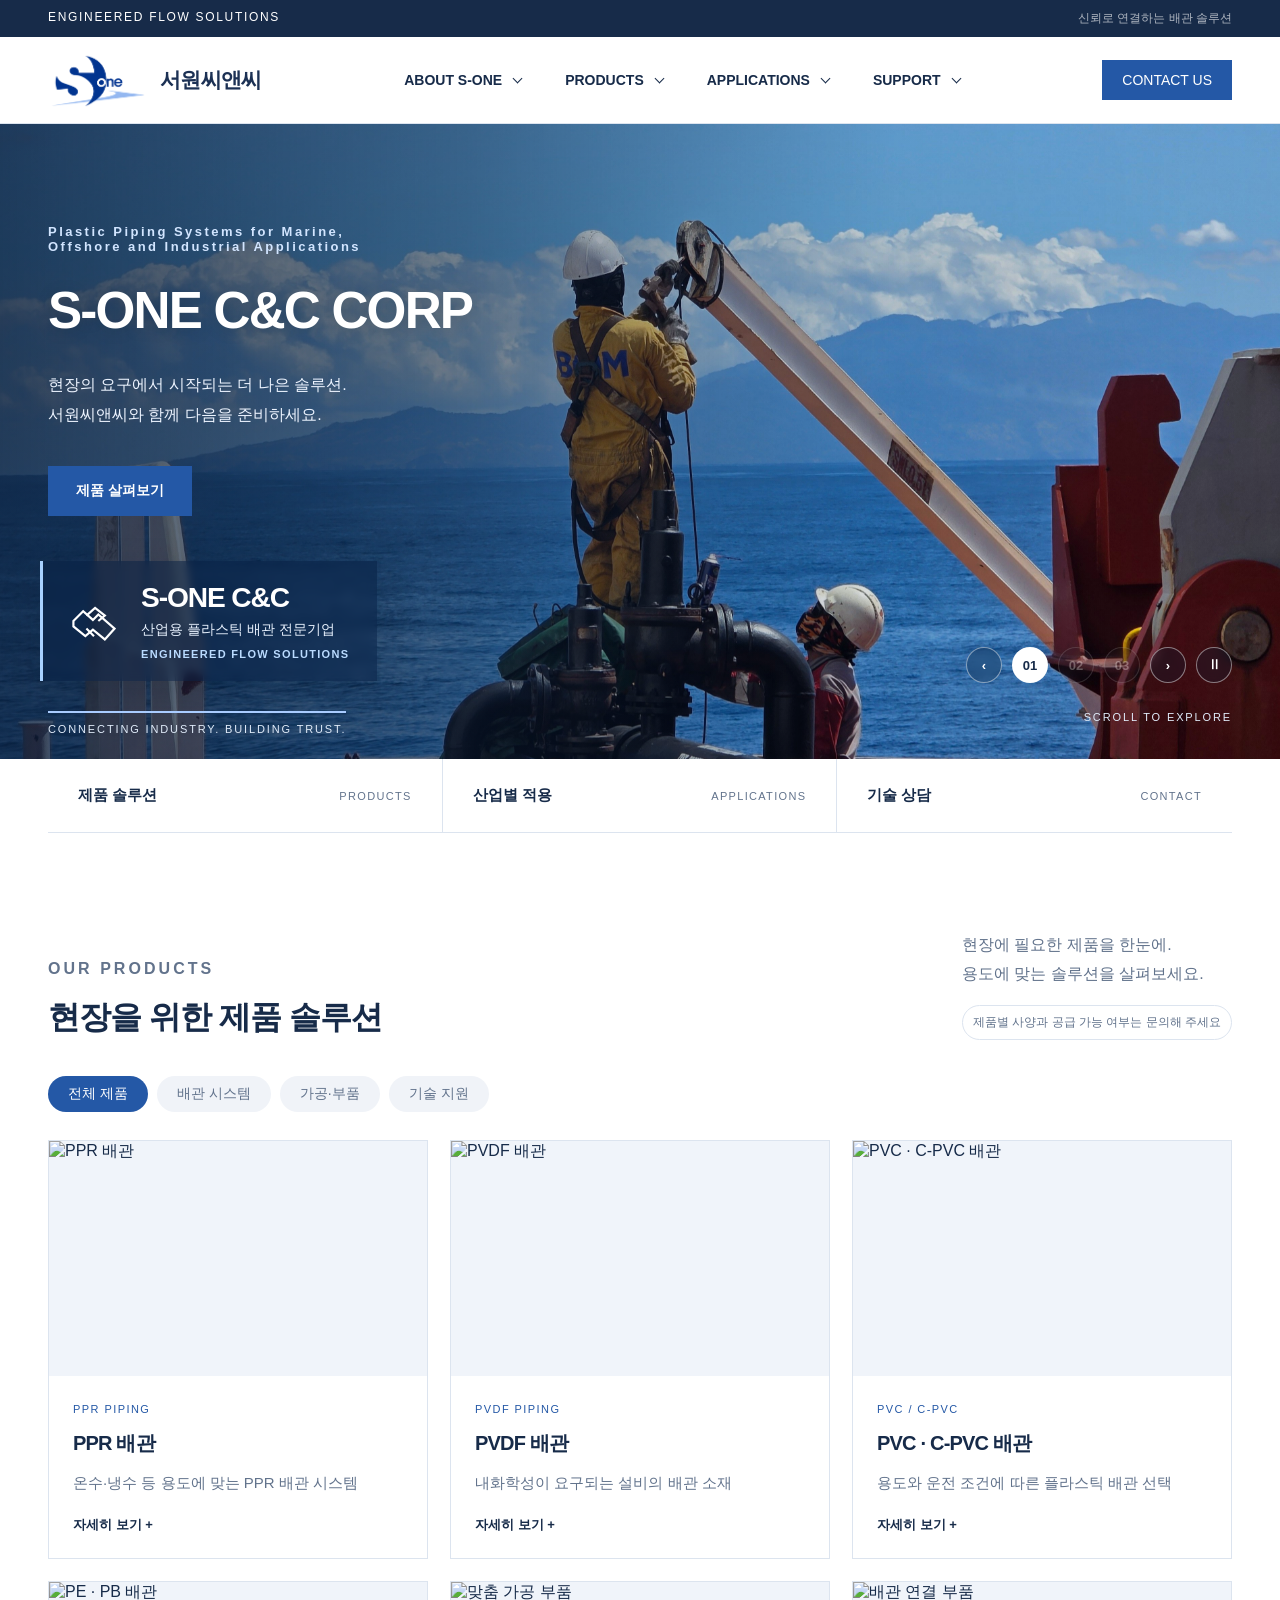
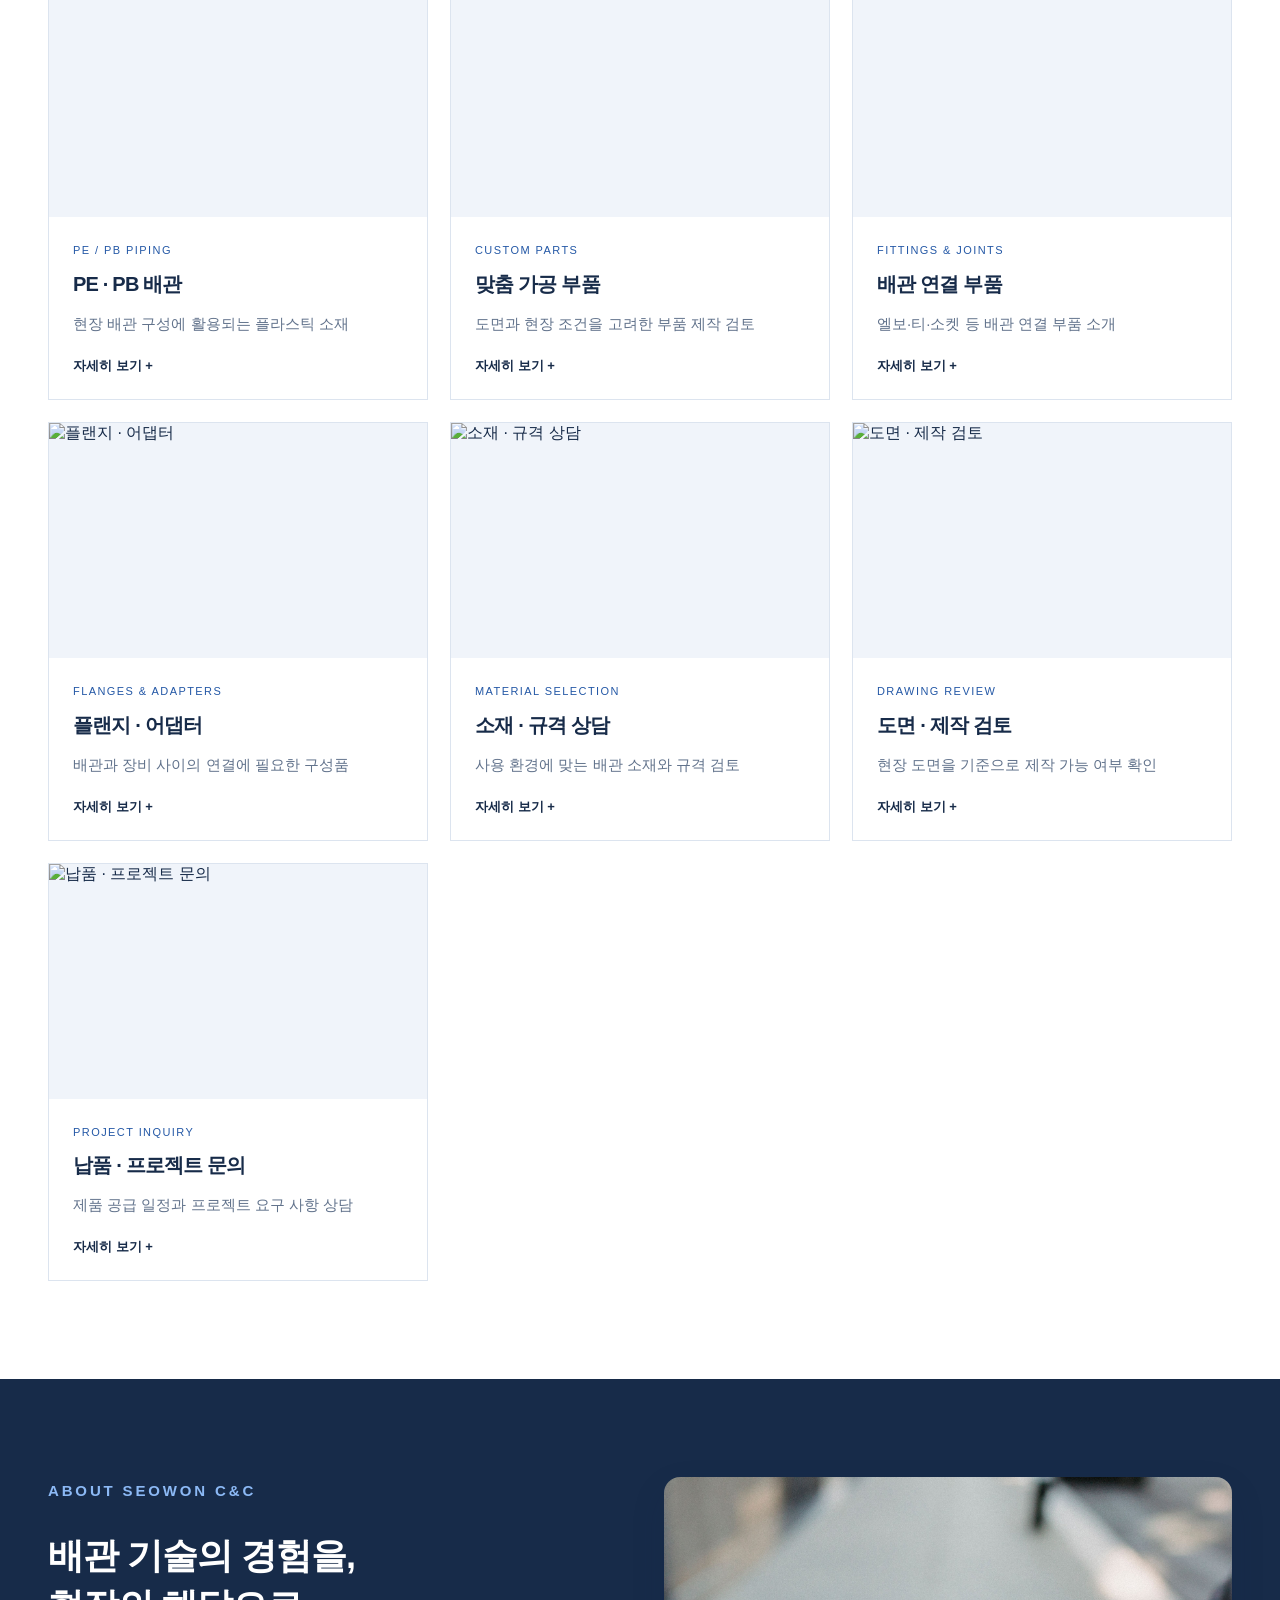
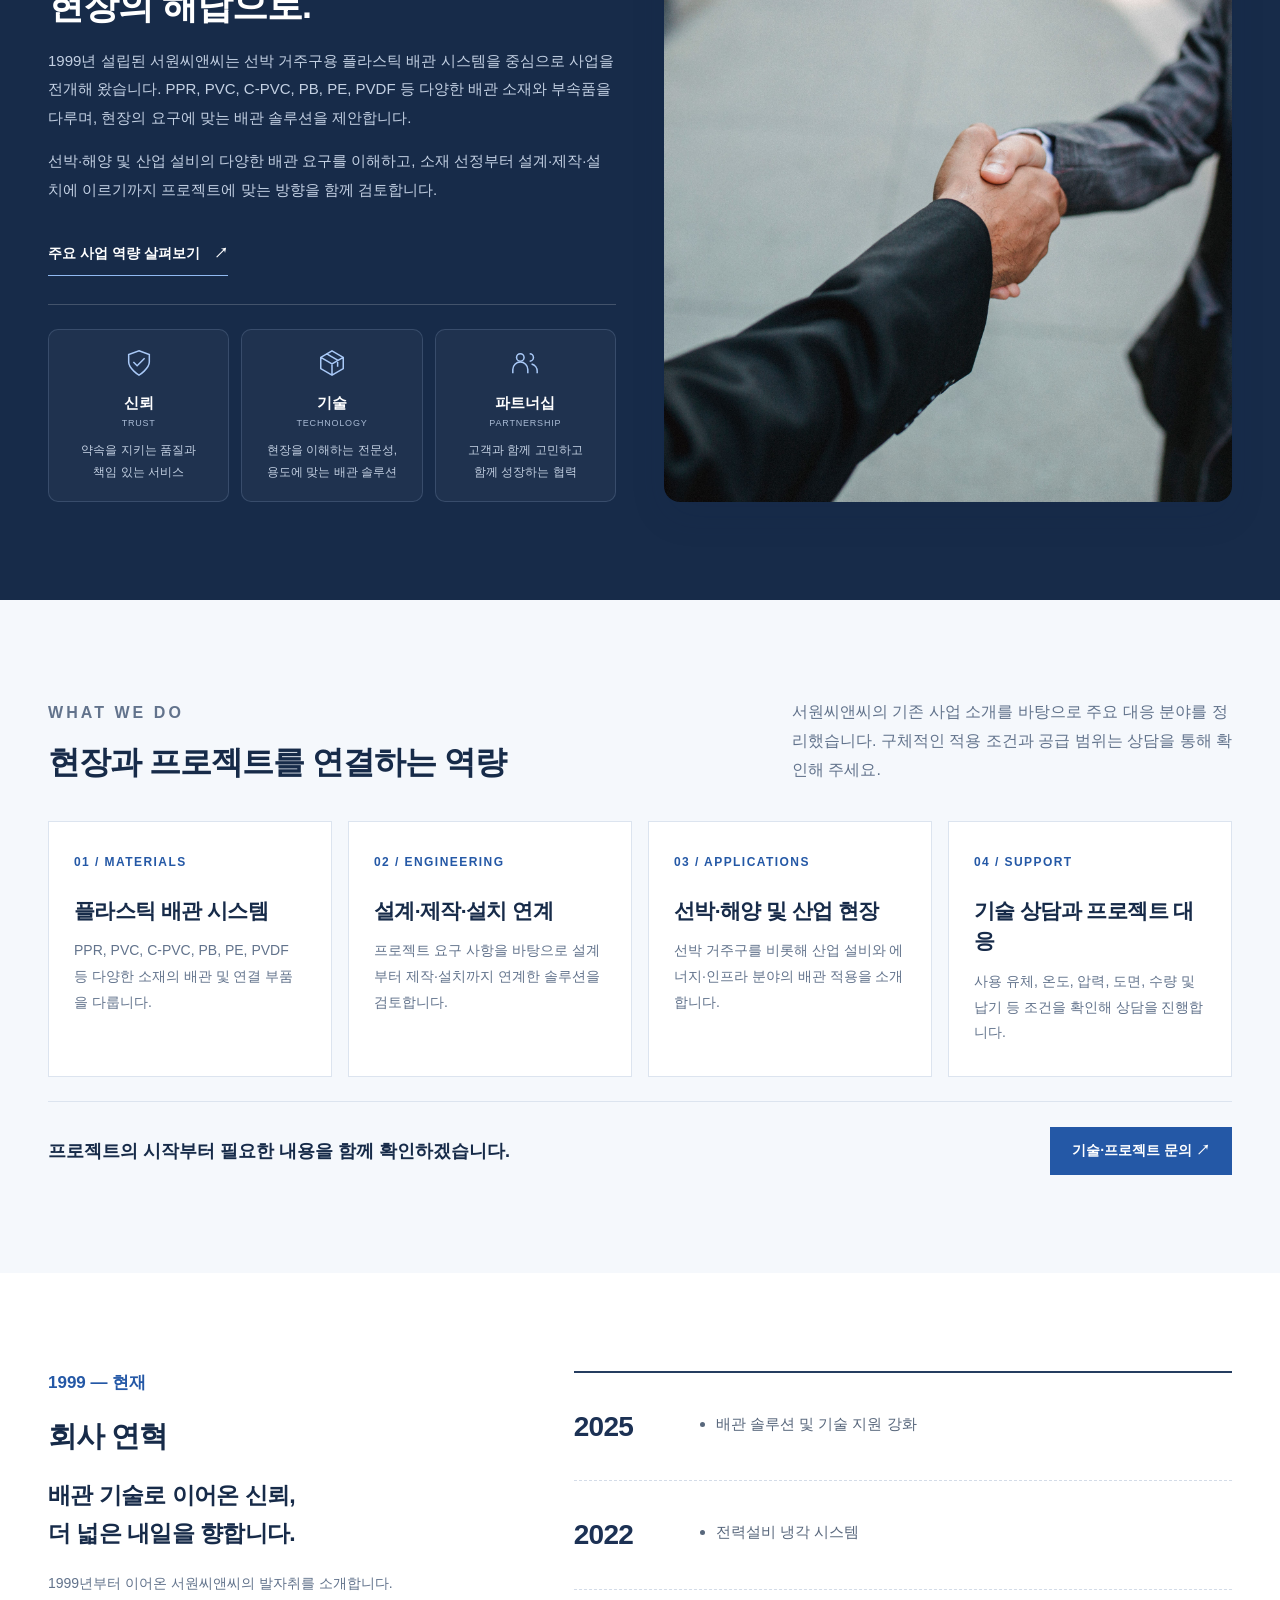
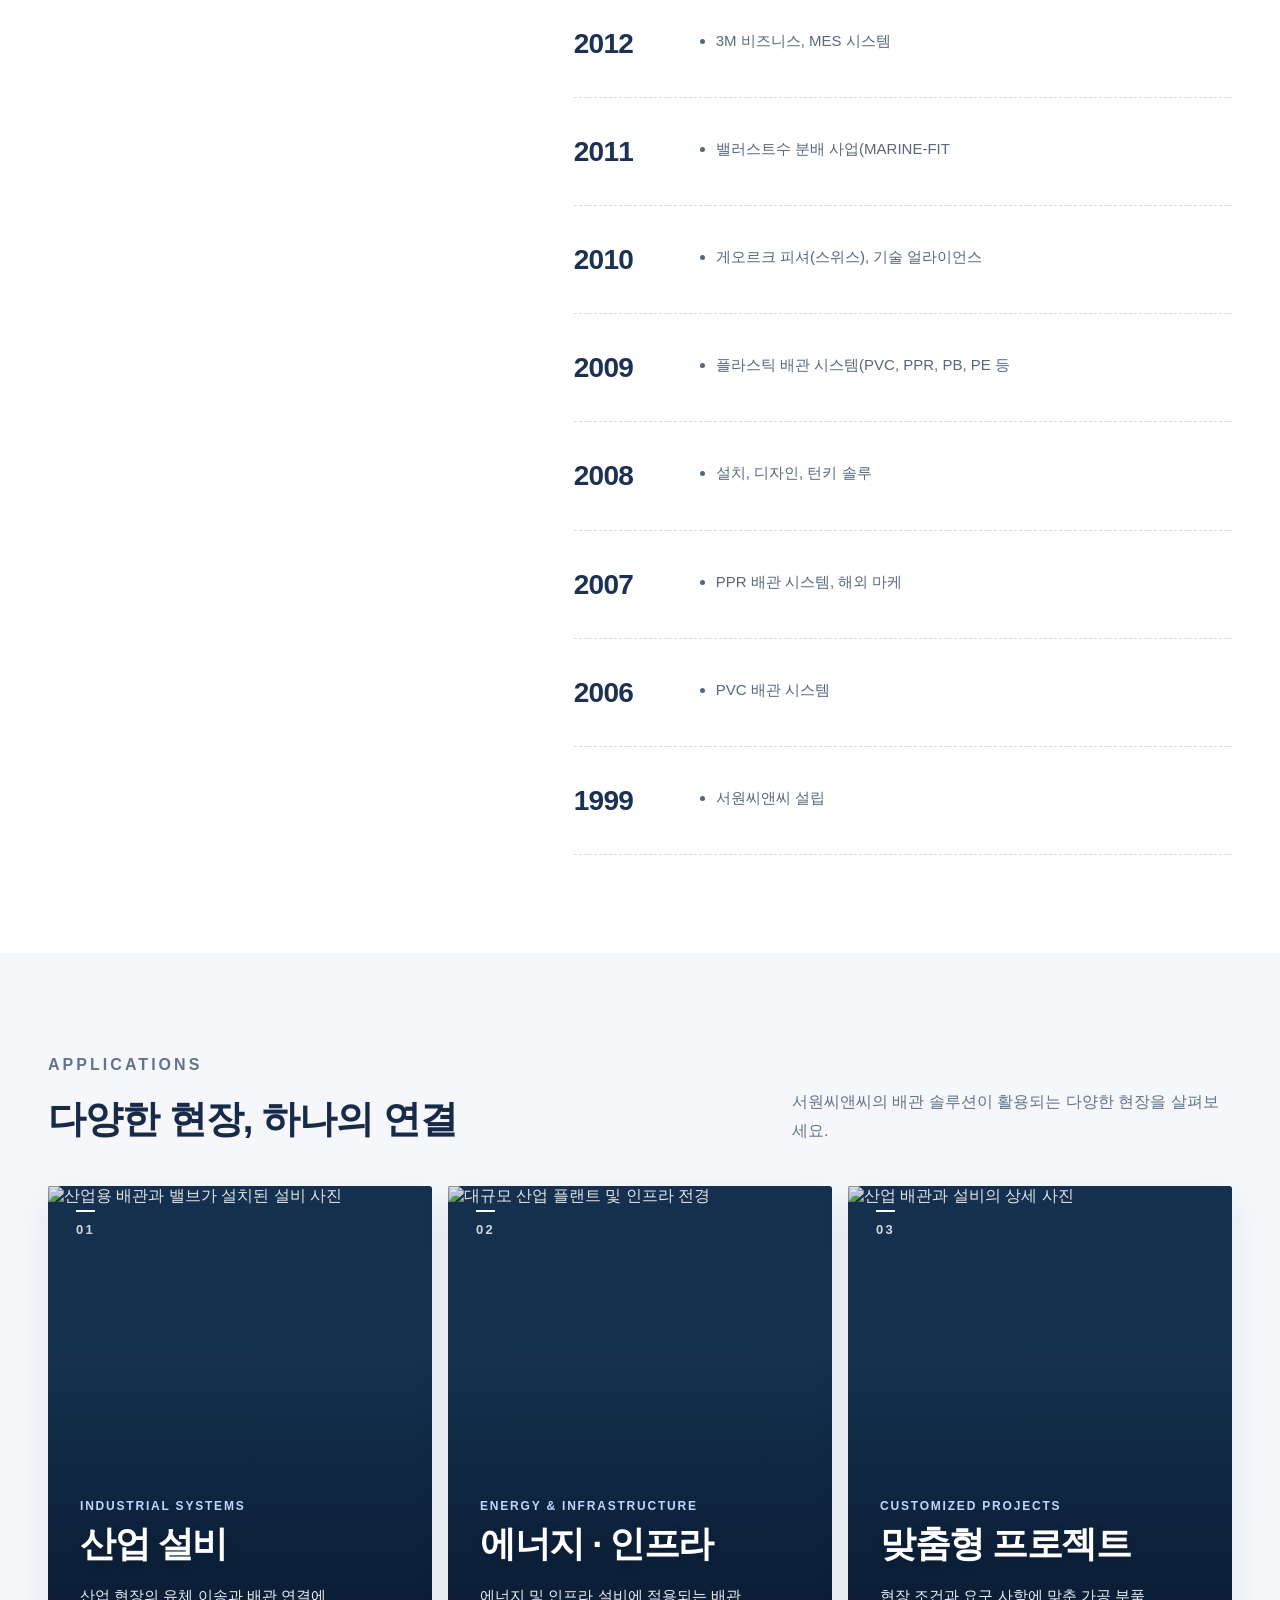
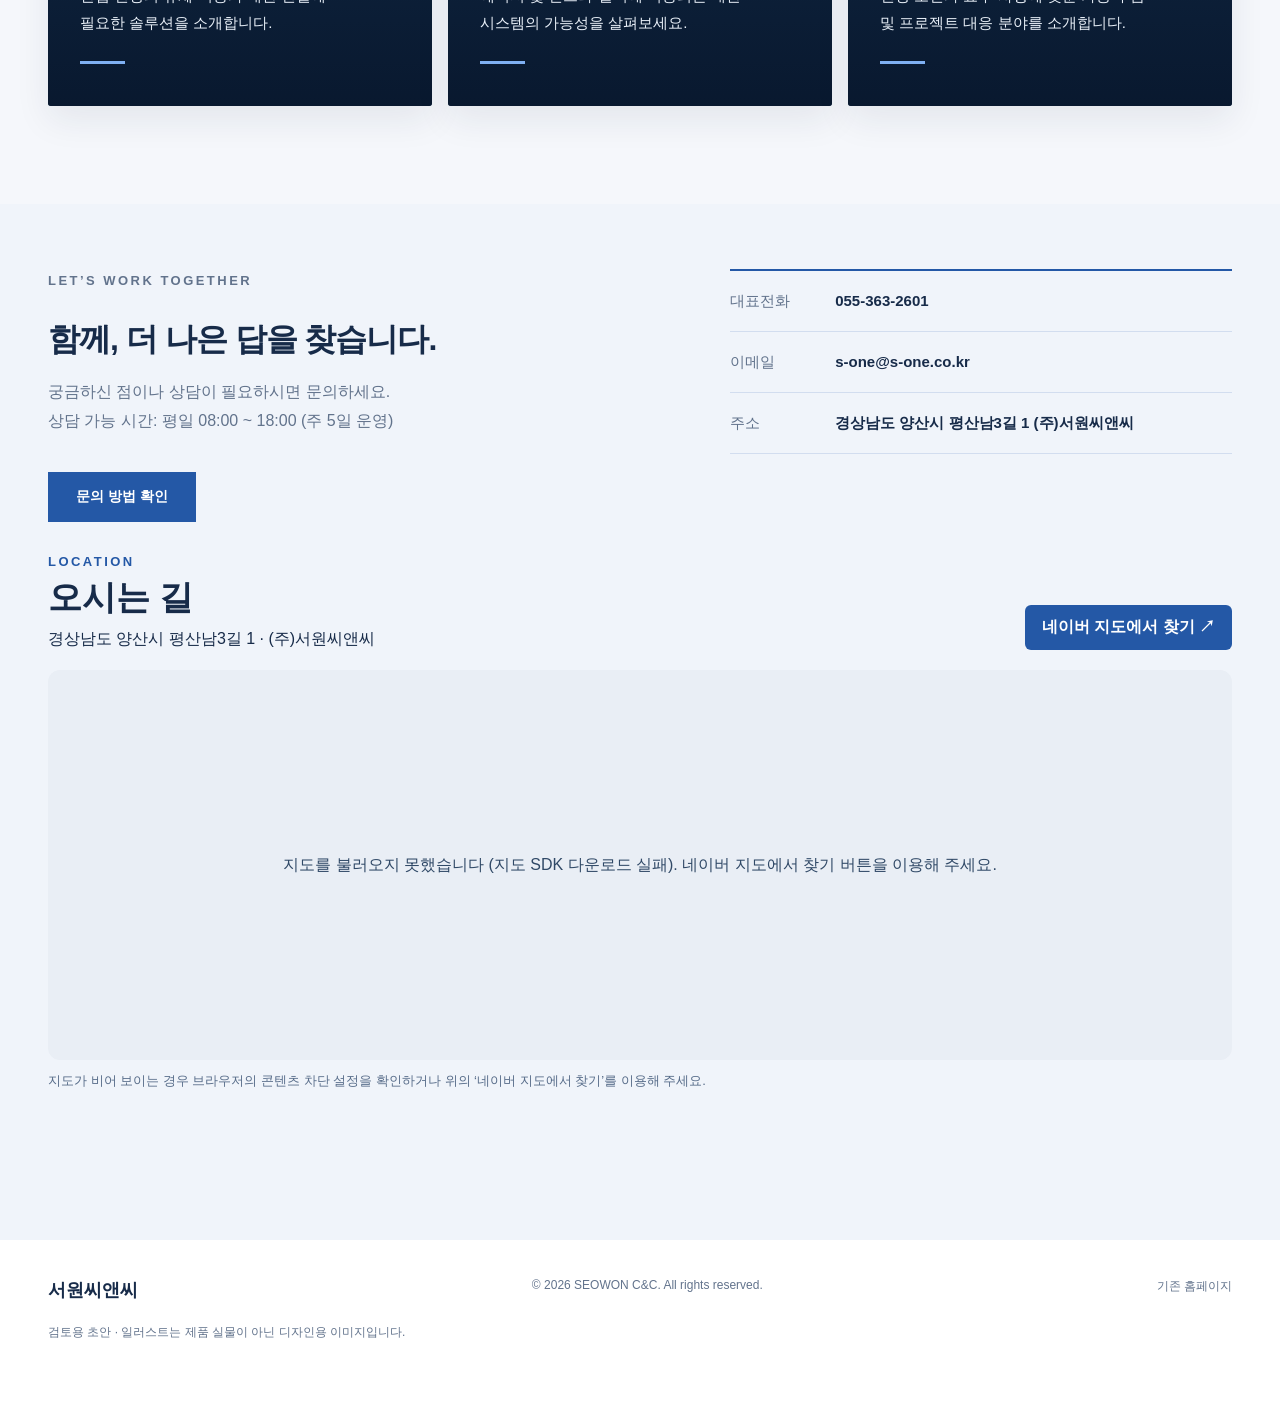
==== index.html @ 26927795 "Refresh CSS cache after hero alignment" ====
<!doctype html>
<html lang="ko">

<head>
  <meta charset="utf-8">
  <meta name="viewport" content="width=device-width,initial-scale=1">
  <meta name="description" content="서원씨앤씨 홈페이지 디자인 초안">
  <title>서원씨앤씨 | 산업을 잇는 더 나은 기술</title>
  <link rel="stylesheet" href="./css/style.css?v=20261120-align-bottom">
</head>

<body>
  <div class="topline">
    <div class="wrap"><span>ENGINEERED FLOW SOLUTIONS</span><span>신뢰로 연결하는 배관 솔루션</span></div>
  </div>
  <header>
    <div class="wrap nav"><a class="brand" href="#" aria-label="서원씨앤씨 홈"><img class="brand-logo" src="./sone-logo.png"
          alt="서원씨앤씨 로고" width="100" height="58"><span><span data-text="company"></span></span></a>
      <nav id="nav" aria-label="주 메뉴">
        <div class="nav-group">
          <button class="nav-trigger" aria-expanded="false" aria-controls="sub-company">ABOUT S-ONE<span class="chevron"
              aria-hidden="true"></span></button>
          <div class="submenu" id="sub-company" hidden>
            <a href="#about">회사 소개</a>
            <a href="#company-values">핵심 가치</a>
            <a href="#company-history">회사 연혁</a>
          </div>
        </div>
        <div class="nav-group">
          <button class="nav-trigger" aria-expanded="false" aria-controls="sub-products">PRODUCTS<span class="chevron"
              aria-hidden="true"></span></button>
          <div class="submenu" id="sub-products" hidden>
            <a href="#products" data-product-filter="all">전체 제품</a>
            <a href="#products" data-product-filter="piping">배관 시스템</a>
            <a href="#products" data-product-filter="parts">가공 제품 · 부품</a>
            <a href="#products" data-product-filter="support">기술 상담 · 지원</a>
          </div>
        </div>
        <div class="nav-group">
          <button class="nav-trigger" aria-expanded="false" aria-controls="sub-markets">APPLICATIONS<span class="chevron"
              aria-hidden="true"></span></button>
          <div class="submenu" id="sub-markets" hidden>
            <a href="#market-1">산업 설비</a>
            <a href="#market-2">에너지 · 인프라</a>
            <a href="#market-3">맞춤형 프로젝트</a>
          </div>
        </div>
        <div class="nav-group">
          <button class="nav-trigger" aria-expanded="false" aria-controls="sub-service">SUPPORT<span class="chevron"
              aria-hidden="true"></span></button>
          <div class="submenu" id="sub-service" hidden>
            <a href="#contact">제품 문의</a>
            <a href="#contact-info">연락처 · 주소</a>
          </div>
        </div>
      </nav><a class="contact" href="#contact">CONTACT US</a><button class="menu" aria-expanded="false"
        aria-controls="nav">메뉴</button>
    </div>
  </header>
  <main>
    <section class="hero"><div class="hero-slides" aria-hidden="true"><img class="heroart hero-slide is-active" id="heroImage" alt="" fetchpriority="high"><img class="heroart hero-slide" id="heroImage2" alt=""><img class="heroart hero-slide" id="heroImage3" alt=""></div>
      <div class="heroshade"></div>
      <div class="wrap">
        <p class="eyebrow" data-text="eyebrow"></p>
        <h1 data-text="headline"></h1>
        <p class="desc" data-text="intro"></p><a class="cta" href="#products">제품 살펴보기</a>
      </div>
      <div class="hero-feature" aria-live="polite">
        <div class="hero-feature-icon" aria-hidden="true">
          <svg class="hero-icon hero-icon-0" viewBox="0 0 48 48" fill="none" stroke="currentColor" stroke-width="2"><path d="M5 24l9-9 9 8 5-5 15 13-9 10-11-9-7 6L5 29Z"/><path d="m17 19 8-7 9 7-6 5m-11 7 7 7"/></svg>
          <svg class="hero-icon hero-icon-1" viewBox="0 0 48 48" fill="none" stroke="currentColor" stroke-width="2"><path d="M4 30h40l-7 10H12L4 30Zm9-1V18h21v11M18 18V9h12v9M8 41h32M5 44c4-3 8-3 12 0 4-3 8-3 12 0 4-3 8-3 12 0"/></svg>
          <svg class="hero-icon hero-icon-2" viewBox="0 0 48 48" fill="none" stroke="currentColor" stroke-width="2"><path d="M5 41h38M8 41V24l10 7V17l11 8V12l11 9v20M13 10V5h5v5M28 9V4h5v5M13 35h4m6 0h4m6 0h4"/></svg>
        </div>
        <div class="hero-feature-copy">
          <strong id="heroFeatureTitle">S-ONE C&amp;C</strong>
          <span id="heroFeatureSubtitle">산업용 플라스틱 배관 전문기업</span>
          <small id="heroFeatureEnglish">ENGINEERED FLOW SOLUTIONS</small>
        </div>
      </div>
      <div class="hero-controls" aria-label="메인 사진 전환"><button class="hero-prev" type="button" aria-label="이전 사진">‹</button><button class="hero-dot is-active" type="button" aria-label="첫 번째 사진" aria-pressed="true">01</button><button class="hero-dot" type="button" aria-label="두 번째 사진" aria-pressed="false">02</button><button class="hero-dot" type="button" aria-label="세 번째 사진" aria-pressed="false">03</button><button class="hero-next" type="button" aria-label="다음 사진">›</button><button class="hero-pause" type="button" aria-label="자동 전환 일시정지" aria-pressed="false">Ⅱ</button></div>
      <div class="herobottom"><span>CONNECTING INDUSTRY. BUILDING TRUST.</span><span>SCROLL TO EXPLORE</span></div>
    </section>
    <div class="wrap">
      <div class="quick"><a href="#products">제품 솔루션 <small>PRODUCTS</small></a><a href="#markets">산업별 적용
          <small>APPLICATIONS</small></a><a href="#contact">기술 상담 <small>CONTACT</small></a></div>
    </div>
    <section id="products" class="section">
      <div class="wrap">
        <div class="heading">
          <div>
            <p class="eyebrow">OUR PRODUCTS</p>
            <h2 data-text="productHeading"></h2>
          </div>
          <p>현장에 필요한 제품을 한눈에.<br>용도에 맞는 솔루션을 살펴보세요.<br><span class="draft-tag">제품별 사양과 공급 가능 여부는 문의해 주세요</span></p>
        </div>
        <div class="filters" aria-label="제품 분류"><button class="active" data-filter="all">전체 제품</button><button
            data-filter="piping">배관 시스템</button><button data-filter="parts">가공·부품</button><button
            data-filter="support">기술 지원</button></div>
        <div class="products" id="productList"></div>
      </div>
    </section>
    <section id="about" class="section about">
      <div class="wrap aboutgrid">
        <div>
          <p class="eyebrow">ABOUT SEOWON C&amp;C</p>
          <h2 data-text="aboutHeading"></h2>
          <p data-text="aboutText"></p>
          <p class="about-detail">선박·해양 및 산업 설비의 다양한 배관 요구를 이해하고, 소재 선정부터 설계·제작·설치에 이르기까지 프로젝트에 맞는 방향을 함께 검토합니다.</p>
          <a class="about-link" href="#company-capabilities">주요 사업 역량 살펴보기 <span aria-hidden="true">↗</span></a>
          <div class="values" id="company-values" aria-label="핵심 가치">
            <div class="value-card">
              <svg viewBox="0 0 32 32" fill="none" stroke="currentColor" stroke-width="1.6" aria-hidden="true"><path d="M16 3 27 7v8c0 7-11 14-11 14S5 22 5 15V7Z"/><path d="m10 15 4 4 8-8"/></svg>
              <b>신뢰</b><small>TRUST</small><p>약속을 지키는 품질과<br>책임 있는 서비스</p>
            </div>
            <div class="value-card">
              <svg viewBox="0 0 32 32" fill="none" stroke="currentColor" stroke-width="1.6" aria-hidden="true"><path d="m16 3 12 7v12l-12 7-12-7V10Z M4 10l12 7 12-7 M16 17v12 M10 6l12 7v7"/></svg>
              <b>기술</b><small>TECHNOLOGY</small><p>현장을 이해하는 전문성,<br>용도에 맞는 배관 솔루션</p>
            </div>
            <div class="value-card">
              <svg viewBox="0 0 32 32" fill="none" stroke="currentColor" stroke-width="1.6" aria-hidden="true"><circle cx="11" cy="10" r="4"/><path d="M3 27v-4a8 8 0 0 1 16 0v4 M21 6a4 4 0 0 1 0 8 M23 17a8 8 0 0 1 6 8v2"/></svg>
              <b>파트너십</b><small>PARTNERSHIP</small><p>고객과 함께 고민하고<br>함께 성장하는 협력</p>
            </div>
          </div>
        </div><img class="aboutart" id="aboutImage" alt="악수로 표현한 신뢰와 파트너십" loading="lazy" decoding="async">
      </div>
    </section>
    <section id="company-capabilities" class="section capabilities" aria-labelledby="capabilities-title">
      <div class="wrap">
        <div class="heading">
          <div><p class="eyebrow">WHAT WE DO</p><h2 id="capabilities-title">현장과 프로젝트를 연결하는 역량</h2></div>
          <p>서원씨앤씨의 기존 사업 소개를 바탕으로 주요 대응 분야를 정리했습니다. 구체적인 적용 조건과 공급 범위는 상담을 통해 확인해 주세요.</p>
        </div>
        <div class="capability-grid">
          <article class="capability-card"><span class="capability-num">01 / MATERIALS</span><h3>플라스틱 배관 시스템</h3><p>PPR, PVC, C-PVC, PB, PE, PVDF 등 다양한 소재의 배관 및 연결 부품을 다룹니다.</p></article>
          <article class="capability-card"><span class="capability-num">02 / ENGINEERING</span><h3>설계·제작·설치 연계</h3><p>프로젝트 요구 사항을 바탕으로 설계부터 제작·설치까지 연계한 솔루션을 검토합니다.</p></article>
          <article class="capability-card"><span class="capability-num">03 / APPLICATIONS</span><h3>선박·해양 및 산업 현장</h3><p>선박 거주구를 비롯해 산업 설비와 에너지·인프라 분야의 배관 적용을 소개합니다.</p></article>
          <article class="capability-card"><span class="capability-num">04 / SUPPORT</span><h3>기술 상담과 프로젝트 대응</h3><p>사용 유체, 온도, 압력, 도면, 수량 및 납기 등 조건을 확인해 상담을 진행합니다.</p></article>
        </div>
        <div class="capability-bottom"><p>프로젝트의 시작부터 필요한 내용을 함께 확인하겠습니다.</p><a href="#contact">기술·프로젝트 문의 <span aria-hidden="true">↗</span></a></div>
      </div>
    </section>
    <section id="company-history" class="section company-history" aria-labelledby="history-title">
      <div class="wrap history-grid">
        <div class="history-intro">
          <p class="history-period">1999 — 현재</p>
          <h2 id="history-title">회사 연혁</h2>
          <p class="history-message">배관 기술로 이어온 신뢰,<br>더 넓은 내일을 향합니다.</p>
          <p class="history-description">1999년부터 이어온 서원씨앤씨의 발자취를 소개합니다.</p>
        </div>
        <dl class="history-list">
          <!-- 편집 방법: dt 안의 연도와 li 안의 내용을 수정하세요. 아래 '예시' 항목은 실제 연혁이 아니며 확인 후 교체하세요. -->
          <div class="history-row">
            <dt>2025</dt>
            <dd><ul><li>배관 솔루션 및 기술 지원 강화</li></ul></dd>
          </div>
          <div class="history-row">
            <dt>2022</dt>
            <dd><ul><li>전력설비 냉각 시스템</li></ul></dd>
          </div>
          <div class="history-row">
            <dt>2012</dt>
            <dd><ul><li>3M 비즈니스, MES 시스템</li></ul></dd>
          </div>
          <div class="history-row">
            <dt>2011</dt>
            <dd><ul><li>밸러스트수 분배 사업(MARINE-FIT</li></ul></dd>
          </div>
          <div class="history-row">
            <dt>2010</dt>
            <dd><ul><li>게오르크 피셔(스위스), 기술 얼라이언스</li></ul></dd>
          </div>
          <div class="history-row">
            <dt>2009</dt>
            <dd><ul><li>플라스틱 배관 시스템(PVC, PPR, PB, PE 등</li></ul></dd>
          </div>
          <div class="history-row">
            <dt>2008</dt>
            <dd><ul><li>설치, 디자인, 턴키 솔루</li></ul></dd>
          </div>
          <div class="history-row">
            <dt>2007</dt>
            <dd><ul><li>PPR 배관 시스템, 해외 마케</li></ul></dd>
          </div>
          <div class="history-row">
            <dt>2006</dt>
            <dd><ul><li>PVC 배관 시스템</li></ul></dd>
          </div>
          <div class="history-row">
            <dt>1999</dt>
            <dd><ul><li>서원씨앤씨 설립</li></ul></dd>
          </div>
        </dl>
      </div>
    </section>
    <section id="markets" class="section">
      <div class="wrap">
        <div class="heading">
          <div>
            <p class="eyebrow">APPLICATIONS</p>
            <h2>다양한 현장, 하나의 연결</h2>
          </div>
          <p>서원씨앤씨의 배관 솔루션이 활용되는 다양한 현장을 살펴보세요.</p>
        </div>
        <div class="markets" id="marketList"></div>
      </div>
    </section>
    <section id="contact" class="contactband">
      <div class="wrap contactgrid">
        <div>
          <p class="eyebrow">LET’S WORK TOGETHER</p>
          <h2 data-text="contactHeading"></h2>
          <p data-text="contactText"></p><button class="cta" id="inquiry">문의 방법 확인</button>
        </div>
        <div class="contactinfo" id="contact-info">
          <div class="inforow"><span>대표전화</span><strong data-text="phone"></strong></div>
          <div class="inforow"><span>이메일</span><strong data-text="email"></strong></div>
          <div class="inforow"><span>주소</span><strong data-text="address"></strong></div>
        </div>
      </div>
      <div class="wrap contact-map-section" aria-labelledby="contact-map-title">
        <div class="contact-map-heading"><div><p class="eyebrow">LOCATION</p><h3 id="contact-map-title">오시는 길</h3><p>경상남도 양산시 평산남3길 1 · (주)서원씨앤씨</p></div><a class="contact-map-link" href="https://map.naver.com/p/search/%EC%84%9C%EC%9B%90%EC%94%A8%EC%95%A4%EC%94%A8" target="_blank" rel="noopener noreferrer">네이버 지도에서 찾기 ↗</a></div>
        <div id="soneNaverMap" class="contact-map-canvas" role="region" aria-label="서원씨앤씨 위치 지도">
          <div class="contact-map-placeholder" id="soneMapStatus">네이버 지도 API 연결 준비 중입니다. 지도 이용 전 네이버 클라우드 Client ID와 회사 위치 좌표를 설정해 주세요.</div>
        </div>
        <p style="font-size:13px;margin-top:12px;color:#576c89;">지도가 비어 보이는 경우 브라우저의 콘텐츠 차단 설정을 확인하거나 위의 ‘네이버 지도에서 찾기’를 이용해 주세요.</p>
      </div>
    </section>
  </main>
  <footer>
    <div class="wrap">
      <div class="footerrow"><strong data-text="company"></strong><span>© <span id="year"></span> SEOWON C&amp;C. All
          rights reserved.</span><a href="http://www.s-one.co.kr/" target="_blank" rel="noopener">기존 홈페이지</a></div>
      <div class="footnote">검토용 초안 · 일러스트는 제품 실물이 아닌 디자인용 이미지입니다.</div>
    </div>
  </footer>
  <dialog id="detail"><button class="close" id="closeDetail">닫기</button>
    <p class="eyebrow" id="detailLabel"></p>
    <h2 id="detailTitle"></h2>
    <p id="detailText"></p><button class="cta" id="detailContact">문의 정보 보기</button>
  </dialog>
  <script src="./data/site-data.js?v=20261120-company" defer></script>
  <script src="./js/main.js?v=20261120-marine-power" defer></script>
<script src="./js/naver-map-config.js?v=1" defer></script>
  <script src="./js/naver-map.js?v=3" defer></script>
</body>

</html>
---- css/style.css ----
:root {
      --accent: #2458a6;
      --ink: #172b49;
      --muted: #62738c;
      --line: #dce4ef;
      --pale: #f0f4fa
    }

    * {
      box-sizing: border-box
    }

    html {
      scroll-behavior: smooth;
      scroll-padding-top: 110px
    }

    body {
      margin: 0;
      font-family: "Pretendard", "Noto Sans KR", "Malgun Gothic", sans-serif;
      color: var(--ink);
      background: #fff
    }

    button,
    input,
    textarea,
    select {
      font: inherit
    }

    button,
    a,
    input {
      -webkit-tap-highlight-color: transparent
    }

    button,
    a {
      cursor: pointer
    }

    a {
      color: inherit;
      text-decoration: none
    }

    button {
      border: 0
    }

    button:focus-visible,
    a:focus-visible {
      outline: 3px solid #e6ac42;
      outline-offset: 4px
    }

    .wrap {
      max-width: 1320px;
      margin: auto;
      padding: 0 48px
    }

    .topline {
      font-size: 12px;
      letter-spacing: .14em;
      background: var(--ink);
      color: #fff;
      padding: 10px 0
    }

    .topline .wrap {
      display: flex;
      justify-content: space-between
    }

    .topline span:last-child {
      opacity: .65;
      letter-spacing: 0
    }

    header {
      position: sticky;
      top: 0;
      z-index: 10;
      background: #fffffff5;
      border-bottom: 1px solid var(--line);
      backdrop-filter: blur(12px)
    }

    .nav {
      height: 86px;
      display: flex;
      align-items: center;
      justify-content: space-between;
      gap: 30px
    }

    .brand {
      display: flex;
      align-items: center;
      gap: 12px;
      font-size: 23px;
      font-weight: 800;
      letter-spacing: -1px
    }

    .mark {
      width: 39px;
      height: 39px;
      background: var(--accent);
      color: white;
      display: grid;
      place-items: center;
      font-size: 31px;
      font-style: italic;
      clip-path: polygon(18% 0, 100% 0, 82% 100%, 0 100%)
    }

    .brand small {
      display: block;
      font-size: 10px;
      letter-spacing: 3px;
      margin-top: 3px;
      color: var(--muted)
    }

    nav {
      display: flex;
      gap: 32px;
      font-size: 15px;
      font-weight: 600
    }

    .nav .contact {
      padding: 12px 20px;
      background: var(--accent);
      color: white
    }

    .menu {
      display: none
    }

    .hero {
      position: relative;
      overflow: hidden;
      background: #edf2fa;
      min-height: 635px
    }

    .hero .wrap {
      position: relative;
      z-index: 2;
      padding-top: 100px;
      padding-bottom: 95px
    }

    .eyebrow {
      font-size: 13px;
      letter-spacing: .19em;
      font-weight: 700;
      color: var(--accent);
      margin: 0 0 25px;
      white-space: pre-line
    }

    .hero h1 {
      font-size: clamp(40px, 4.6vw, 64px);
      line-height: 1.26;
      letter-spacing: -3px;
      max-width: 650px;
      margin: 0 0 26px;
      white-space: pre-line
    }

    .hero p.desc {
      line-height: 1.9;
      color: #536781;
      font-size: 17px;
      max-width: 430px;
      white-space: pre-line
    }

    .cta {
      display: inline-block;
      padding: 16px 28px;
      background: var(--accent);
      color: white;
      font-size: 15px;
      font-weight: 600;
      margin-top: 20px
    }

    .heroart {
      position: absolute;
      right: -5%;
      top: 0;
      width: 66%;
      height: 100%;
      object-fit: cover;
      opacity: 1
    }

    .heroshade {
      position: absolute;
      inset: 0;
      background: linear-gradient(90deg, #edf2fa 0%, #edf2faf5 31%, #edf2fa00 65%)
    }

    .herobottom {
      position: absolute;
      bottom: 24px;
      left: 48px;
      right: 48px;
      display: flex;
      justify-content: space-between;
      font-size: 11px;
      letter-spacing: .17em;
      color: #637b9a
    }

    .herobottom span:first-child {
      border-top: 2px solid var(--accent);
      padding-top: 10px
    }

    .quick {
      display: grid;
      grid-template-columns: repeat(3, 1fr);
      border-bottom: 1px solid var(--line)
    }

    .quick a {
      padding: 27px 30px;
      border-right: 1px solid var(--line);
      display: flex;
      justify-content: space-between;
      align-items: center;
      font-weight: 600
    }

    .quick a:last-child {
      border: 0
    }

    .quick small {
      font-size: 11px;
      letter-spacing: .12em;
      color: var(--muted);
      font-weight: 400
    }

    .section {
      padding: 98px 0
    }

    .heading {
      display: flex;
      justify-content: space-between;
      align-items: end;
      gap: 30px;
      margin-bottom: 36px
    }

    h2 {
      font-size: 38px;
      letter-spacing: -1.8px;
      margin: 0;
      line-height: 1.4
    }

    .heading p {
      font-size: 16px;
      line-height: 1.8;
      color: var(--muted);
      margin: 0;
      max-width: 440px
    }

    .heading .eyebrow {
      margin-bottom: 12px
    }

    .draft-tag {
      font-size: 12px;
      border: 1px solid var(--line);
      border-radius: 50px;
      padding: 6px 10px;
      color: var(--muted);
      display: inline-block;
      margin-top: 16px
    }

    .filters {
      display: flex;
      gap: 9px;
      flex-wrap: wrap;
      margin-bottom: 28px
    }

    .filters button {
      padding: 9px 20px;
      background: #f0f3f8;
      border-radius: 30px;
      font-size: 14px;
      color: var(--muted)
    }

    .filters button.active {
      background: var(--accent);
      color: white
    }

    .products {
      display: grid;
      grid-template-columns: repeat(3, 1fr);
      gap: 24px
    }

    .product {
      border: 1px solid var(--line);
      background: white;
      text-align: left;
      padding: 0;
      color: var(--ink);
      transition: transform .2s, box-shadow .2s
    }

    .product:hover {
      transform: translateY(-5px);
      box-shadow: 0 15px 30px #132d3410
    }

    .product img {
      width: 100%;
      height: 220px;
      object-fit: cover;
      background: var(--pale)
    }

    .product .body {
      padding: 26px
    }

    .product .type {
      font-size: 11px;
      letter-spacing: .13em;
      color: var(--accent);
      margin: 0 0 10px
    }

    .product h3 {
      font-size: 23px;
      letter-spacing: -.8px;
      margin: 0 0 12px
    }

    .product p {
      font-size: 15px;
      color: var(--muted);
      line-height: 1.8;
      margin: 0
    }

    .product .more {
      display: block;
      margin-top: 25px;
      font-size: 13px;
      font-weight: 600
    }

    .about {
      background: var(--ink);
      color: white;
      overflow: hidden
    }

    .aboutgrid {
      display: grid;
      grid-template-columns: 1fr 1fr;
      gap: 80px;
      align-items: center
    }

    .about .eyebrow {
      color: #8cb9f5
    }

    .about h2 {
      font-size: 43px;
      white-space: pre-line
    }

    .about p {
      color: #c3d0e3;
      line-height: 1.95;
      font-size: 16px
    }

    .aboutart {
      height: 360px;
      width: 100%;
      object-fit: cover
    }

    .values {
      display: flex;
      gap: 28px;
      border-top: 1px solid #ffffff30;
      margin-top: 28px;
      padding-top: 24px
    }

    .values b {
      font-size: 14px
    }

    .values small {
      display: block;
      color: #a8bad4;
      font-size: 12px;
      margin-top: 8px
    }

    .markets {
      display: grid;
      grid-template-columns: repeat(3, 1fr);
      gap: 1px;
      background: var(--line);
      border: 1px solid var(--line)
    }

    .market {
      background: #fff;
      padding: 34px
    }

    .market .symbol {
      color: var(--accent);
      font-size: 37px;
      margin-bottom: 25px
    }

    .market h3 {
      font-size: 21px;
      margin: 0 0 14px
    }

    .market p {
      font-size: 15px;
      line-height: 1.8;
      color: var(--muted);
      margin: 0
    }

    .contactband {
      background: var(--pale);
      padding: 65px 0
    }

    .contactgrid {
      display: grid;
      grid-template-columns: 1.2fr 1fr;
      gap: 80px
    }

    .contactgrid p {
      line-height: 1.8;
      color: var(--muted);
      white-space: pre-line;
    }

    .contactinfo {
      border-top: 2px solid var(--accent)
    }

    .inforow {
      display: grid;
      grid-template-columns: 90px 1fr;
      gap: 15px;
      border-bottom: 1px solid #d2ddef;
      padding: 18px 0;
      font-size: 15px;
      line-height: 1.6;
      word-break: break-word
    }

    .inforow span {
      color: var(--muted)
    }

    footer {
      padding: 38px 0 85px;
      font-size: 12px;
      color: var(--muted)
    }

    .footerrow {
      display: flex;
      justify-content: space-between;
      gap: 24px
    }

    .footerrow strong {
      font-size: 18px;
      color: var(--ink)
    }

    .footnote {
      margin-top: 20px;
      line-height: 1.8;
      font-size: 12px
    }

    dialog {
      max-width: 600px;
      width: calc(100% - 40px);
      border: 0;
      padding: 40px;
      color: var(--ink);
      box-shadow: 0 20px 70px #0004
    }

    dialog::backdrop {
      background: #10282db3
    }

    dialog h2 {
      font-size: 29px
    }

    dialog p {
      line-height: 1.8;
      white-space: pre-line;
      color: var(--muted)
    }

    dialog .close {
      float: right;
      padding: 8px 12px;
      background: var(--pale)
    }

    dialog .cta {
      border: 0
    }

    @media(max-width:1000px) {
      .wrap {
        padding-left: 28px;
        padding-right: 28px
      }

      nav {
        gap: 18px
      }

      .brand {
        font-size: 20px
      }

      .heroart {
        width: 78%;
        right: -20%;
        opacity: .65
      }

      .hero h1 {
        font-size: 52px
      }

      .aboutgrid {
        gap: 35px
      }

      .products {
        gap: 14px
      }

      .product .body {
        padding: 20px
      }

      .contactgrid {
        gap: 40px
      }
    }

    @media(max-width:720px) {
      .topline .wrap span:last-child {
        display: none
      }

      .nav {
        height: 74px
      }

      .nav .contact {
        display: none
      }

      .menu {
        display: block;
        background: none;
        font-size: 15px;
        padding: 8px
      }

      nav {
        display: none;
        position: absolute;
        top: 74px;
        left: 0;
        right: 0;
        background: white;
        flex-direction: column;
        padding: 24px 28px;
        border-bottom: 1px solid var(--line)
      }

      nav.open {
        display: flex
      }

      .hero {
        min-height: 670px
      }

      .hero .wrap {
        padding-top: 62px
      }

      .hero h1 {
        font-size: 43px;
        letter-spacing: -2px
      }

      .heroart {
        width: 110%;
        height: 60%;
        top: auto;
        bottom: 0;
        right: -30%;
        opacity: .65
      }

      .heroshade {
        background: linear-gradient(180deg, #edf2fa 0%, #edf2fadb 50%, #edf2fa10 100%)
      }

      .hero p.desc {
        font-size: 15px;
        max-width: 310px
      }

      .herobottom {
        left: 28px;
        right: 28px
      }

      .herobottom span:last-child {
        display: none
      }

      .quick a {
        padding: 22px 10px;
        font-size: 13px;
        text-align: center;
        justify-content: center
      }

      .quick small {
        display: none
      }

      .section {
        padding: 65px 0
      }

      .heading {
        display: block
      }

      .heading p {
        margin-top: 18px;
        font-size: 15px
      }

      h2 {
        font-size: 30px
      }

      .products,
      .markets,
      .aboutgrid,
      .contactgrid {
        grid-template-columns: 1fr
      }

      .product {
        display: grid;
        grid-template-columns: 38% 1fr
      }

      .product img {
        height: 100%;
        min-height: 210px
      }

      .product h3 {
        font-size: 21px
      }

      .product .more {
        margin-top: 15px
      }

      .about h2 {
        font-size: 34px
      }

      .aboutart {
        height: 260px
      }

      .aboutgrid {
        gap: 30px
      }

      .market {
        padding: 28px
      }

      .market .symbol {
        float: right;
        margin: 0
      }

      .contactgrid {
        gap: 24px
      }

      .footerrow {
        flex-direction: column
      }

      .values {
        gap: 20px
      }

      .hero .cta {
        margin-top: 12px
      }
    }

    @media(prefers-reduced-motion:reduce) {
      html {
        scroll-behavior: auto
      }

      * {
        transition: none !important
      }
    }

    /* 상단 메뉴와 하위 항목 */
    #nav {
      gap: 4px;
      align-items: center
    }

    .nav-group {
      position: relative
    }

    .nav-trigger {
      display: flex;
      align-items: center;
      gap: 12px;
      padding: 18px 20px;
      background: transparent;
      color: var(--ink);
      font-size: 16px;
      font-weight: 600;
      white-space: nowrap
    }

    .nav-trigger:hover,
    .nav-trigger[aria-expanded="true"] {
      background: var(--accent);
      color: white
    }

    .chevron {
      width: 7px;
      height: 7px;
      border-right: 1.5px solid currentColor;
      border-bottom: 1.5px solid currentColor;
      transform: rotate(45deg);
      margin-top: -4px
    }

    .nav-trigger[aria-expanded="true"] .chevron {
      transform: rotate(225deg);
      margin-top: 4px
    }

    .submenu {
      position: absolute;
      top: 100%;
      left: 0;
      min-width: 260px;
      padding: 12px 0 20px;
      background: #f2f5fa;
      border-top: 4px solid var(--accent);
      border-radius: 0 0 0 30px;
      box-shadow: 0 16px 35px #102c3220;
      z-index: 30
    }

    .submenu[hidden] {
      display: none
    }

    .submenu a {
      display: block;
      padding: 17px 26px;
      font-size: 16px;
      line-height: 1.5;
      font-weight: 400;
      white-space: nowrap
    }

    .submenu a:hover,
    .submenu a:focus-visible {
      color: var(--accent);
      background: #e2ecfb
    }

    .nav-group:last-child .submenu {
      left: auto;
      right: 0
    }

    #company-values,
    #contact-info,
    .market {
      scroll-margin-top: 120px
    }

    @media(min-width:721px) and (max-width:1050px) {
      .nav {
        gap: 12px
      }

      .nav-trigger {
        padding: 18px 10px;
        font-size: 15px;
        gap: 8px
      }

      .nav .contact {
        padding: 12px
      }
    }

    @media(max-width:720px) {
      #nav {
        align-items: stretch;
        gap: 0;
        padding: 14px 20px;
        max-height: calc(100dvh - 90px);
        overflow-y: auto;
        box-shadow: 0 14px 20px #172b4910
      }

      .nav-group {
        width: 100%;
        border-bottom: 1px solid var(--line)
      }

      .nav-trigger {
        width: 100%;
        justify-content: space-between;
        padding: 17px 12px;
        font-size: 16px
      }

      .submenu,
      .nav-group:last-child .submenu {
        position: static;
        min-width: 0;
        width: 100%;
        padding: 6px 0 12px;
        border-radius: 0;
        box-shadow: none;
        border-top: 2px solid var(--accent)
      }

      .submenu a {
        padding: 14px 23px;
        white-space: normal
      }
    }

    /* 회사 로고: 원본 비율 유지 */
    .brand {
      flex-shrink: 0;
      white-space: nowrap;
      gap: 10px
    }

    .brand-logo {
      display: block;
      width: 100px;
      height: 58px;
      object-fit: contain;
      flex-shrink: 0
    }

    @media(max-width:1050px) {
      .brand-logo {
        width: 78px;
        height: 48px
      }

      .brand {
        gap: 8px
      }
    }

    @media(max-width:720px) {
      .brand-logo {
        width: 82px;
        height: 50px
      }
    }

    /* Blue palette and more compact typography */
    .brand {
      font-size: 20px
    }

    .hero h1 {
      font-size: clamp(34px, 4vw, 54px);
      letter-spacing: -1.8px
    }

    .hero p.desc {
      font-size: 16px
    }

    h2 {
      font-size: 32px;
      letter-spacing: -1px
    }

    .about h2 {
      font-size: 36px
    }

    .product h3 {
      font-size: 20px
    }

    .market h3 {
      font-size: 19px
    }

    .nav-trigger,
    .submenu a {
      font-size: 14px
    }

    .submenu a {
      padding: 14px 24px
    }

    .cta,
    .nav .contact {
      font-size: 14px
    }

    .quick a {
      font-size: 15px
    }

    .about p {
      font-size: 15px;
      line-height: 1.9
    }

    dialog h2 {
      font-size: 25px
    }

    @media(max-width:1000px) {
      .hero h1 {
        font-size: 44px
      }

      .brand {
        font-size: 19px
      }
    }

    @media(max-width:720px) {
      .hero h1 {
        font-size: 35px;
        letter-spacing: -1px
      }

      h2 {
        font-size: 27px
      }

      .about h2 {
        font-size: 29px
      }

      .product h3 {
        font-size: 19px
      }

      .nav-trigger {
        font-size: 14px
      }

      .quick a {
        font-size: 13px
      }
    }
  /* Balanced company wordmark */
.brand { gap: 12px; }
.brand > span { display: flex; flex-direction: column; align-items: flex-start; gap: 6px; }
.brand [data-text="company"] { font-size: 21px; font-weight: 700; line-height: 1.15; letter-spacing: -.7px; color: #1c3154; }
.brand small { margin: 0; font-size: 10px; font-weight: 500; line-height: 1.2; letter-spacing: 1.5px; color: #697b94; }
@media (max-width: 720px) {
  .brand { gap: 9px; }
  .brand > span { gap: 5px; }
  .brand [data-text="company"] { font-size: 19px; }
  .brand small { font-size: 9px; letter-spacing: 1.2px; }
}
/* Company history: introduction and chronological rows */
.company-history { background: #fff; }
.history-grid { display: grid; grid-template-columns: .9fr 1.3fr; gap: 70px; align-items: start; }
.history-period { margin: 0 0 22px; color: var(--accent); font-size: 17px; font-weight: 700; }
.history-intro h2 { margin: 0 0 20px; font-size: 29px; }
.history-message { margin: 0; font-size: 23px; font-weight: 600; line-height: 1.65; letter-spacing: -.6px; color: var(--ink); }
.history-description { margin: 18px 0 0; font-size: 14px; line-height: 1.8; color: var(--muted); }
.history-list { margin: 0; border-top: 2px solid #253d60; }
.history-row { display: grid; grid-template-columns: 100px 1fr; gap: 24px; padding: 34px 0; border-bottom: 1px dashed #d4dce8; }
.history-row dt { font-size: 28px; line-height: 1.4; font-weight: 700; letter-spacing: -.7px; color: #1c3154; }
.history-row dd { margin: 0; }
.history-row ul { margin: 3px 0 0; padding-left: 18px; color: #58677c; font-size: 15px; line-height: 1.9; }
.history-row li + li { margin-top: 8px; }
@media(max-width: 900px) { .history-grid { gap: 36px; grid-template-columns: 1fr 1.3fr; } .history-row { grid-template-columns: 76px 1fr; gap: 16px; } }
@media(max-width: 720px) { .history-grid { grid-template-columns: 1fr; gap: 30px; } .history-intro h2 { font-size: 26px; } .history-message { font-size: 21px; } .history-row { padding: 26px 0; } .history-row dt { font-size: 24px; } .history-row ul { font-size: 14px; } }
/* Company introduction photo */
.aboutart { display: block; height: auto; aspect-ratio: 4 / 3; object-fit: cover; object-position: 58% 52%; border-radius: 16px; box-shadow: 0 14px 36px rgba(23,43,73,.10); }
@media(max-width:720px) { .aboutart { height: auto; aspect-ratio: 3 / 2; border-radius: 12px; } }
/* Equal-width introduction and photo, with balanced value cards */
.aboutgrid { grid-template-columns: minmax(0,1fr) minmax(0,1fr); gap: 48px; align-items: stretch; }
.aboutgrid > div { min-width: 0; }
.aboutgrid .aboutart { height: 100%; min-height: 360px; aspect-ratio: auto; object-fit: cover; object-position: 58% 50%; }
#company-values { display: grid; grid-template-columns: repeat(3,minmax(0,1fr)); gap: 12px; margin-top: 28px; padding-top: 24px; }
.value-card { padding: 18px 10px; text-align: center; border: 1px solid rgba(184,208,244,.16); border-radius: 10px; background: rgba(255,255,255,.035); }
.value-card svg { display: block; width: 30px; height: 30px; margin: 0 auto 14px; color: #a9c9f7; }
#company-values b { display: block; font-size: 15px; line-height: 1.4; }
#company-values small { font-size: 9px; letter-spacing: .8px; margin-top: 5px; }
.about #company-values p { margin: 12px 0 0; font-size: 12px; line-height: 1.8; color: #c2cfe1; word-break: keep-all; }
@media(max-width:1000px) { .aboutgrid { gap: 28px; } #company-values { gap: 8px; } .value-card { padding: 16px 8px; } }
@media(max-width:720px) { .aboutgrid { grid-template-columns: minmax(0,1fr); gap: 28px; } .aboutgrid .aboutart { height: auto; min-height: 0; aspect-ratio: 3 / 2; } .about #company-values p { font-size: 11px; } }
/* Full-width panoramic hero */
.hero .heroart { inset: 0; width: 100%; height: 100%; object-fit: cover; object-position: center; opacity: 1; }
.hero .heroshade { background: linear-gradient(90deg, rgba(10,29,55,.76) 0%, rgba(10,29,55,.50) 36%, rgba(10,29,55,.12) 70%, rgba(10,29,55,.04) 100%); }
.hero h1 { color: #fff; text-shadow: 0 2px 16px rgba(0,0,0,.15); }
.hero .eyebrow { color: #d2e5ff; white-space: pre-line; }
.hero p.desc { color: #edf4ff; }
.hero .herobottom { color: #e1ecfa; }
.hero .herobottom span:first-child { border-color: #a9ccff; }
@media(max-width:720px) {
  .hero .heroart { inset: 0; width: 100%; height: 100%; object-position: 62% center; }
  .hero .heroshade { background: linear-gradient(90deg, rgba(10,29,55,.78), rgba(10,29,55,.35)); }
}

/* APPLICATIONS: image-led editorial cards inspired by industrial product galleries. */
#markets .heading { margin-bottom: 32px; }
#markets .markets { display: grid; grid-template-columns: repeat(3, minmax(0, 1fr)); gap: 20px; border: 0; background: transparent; }
#markets .market { position: relative; isolation: isolate; min-height: 430px; padding: 0; overflow: hidden; background: #163453; color: #fff; }
#markets .market-image { position: absolute; inset: 0; width: 100%; height: 100%; object-fit: cover; transition: transform .55s ease; }
#markets .market::after { content: ""; position: absolute; inset: 0; z-index: 0; background: linear-gradient(180deg, rgba(9,24,42,.08) 12%, rgba(9,24,42,.25) 45%, rgba(9,24,42,.88) 100%); }
#markets .market-content { position: absolute; z-index: 1; inset: auto 0 0; padding: 34px 30px; }
#markets .market-kicker { display: block; margin-bottom: 12px; font-size: 12px; font-weight: 700; letter-spacing: .18em; color: #d4e8ff; }
#markets .market h3 { margin: 0 0 12px; color: #fff; font-size: clamp(24px, 2.4vw, 32px); letter-spacing: -.04em; }
#markets .market p { margin: 0; max-width: 32ch; color: #f0f5fa; font-size: 14px; line-height: 1.75; word-break: keep-all; }
#markets .market:hover .market-image { transform: scale(1.045); }
@media (max-width: 1000px) { #markets .markets { grid-template-columns: repeat(2, minmax(0, 1fr)); } #markets .market { min-height: 400px; } }
@media (max-width: 720px) { #markets .markets { grid-template-columns: minmax(0, 1fr); gap: 18px; } #markets .market { min-height: 0; aspect-ratio: 1 / 1; } #markets .market-content { padding: 28px 24px; } #markets .market h3 { font-size: 29px; } }
@media (prefers-reduced-motion: reduce) { #markets .market-image { transition: none; } }

/* APPLICATIONS v2 — bold photographic editorial panels */
#markets { background: #f5f7fb; }
#markets .heading { align-items: end; margin-bottom: 40px; }
#markets .heading h2 { font-size: clamp(30px, 3vw, 44px); }
#markets .markets { grid-template-columns: repeat(3, minmax(0, 1fr)); gap: 16px; }
#markets .market { min-height: 520px; border-radius: 3px; box-shadow: 0 14px 35px rgba(20,40,65,.08); }
#markets .market-image { object-position: center; filter: saturate(.9) contrast(1.06); }
#markets .market::after { background: linear-gradient(180deg, rgba(8,23,45,.12) 0%, rgba(8,23,45,.10) 32%, rgba(8,23,45,.65) 69%, rgba(8,23,45,.95) 100%); }
#markets .market::before { content: "0" counter(application); counter-increment: application; position: absolute; top: 24px; left: 28px; z-index: 1; color: rgba(255,255,255,.8); font-size: 13px; letter-spacing: .18em; font-weight: 700; border-top: 2px solid #fff; padding-top: 10px; }
#markets .markets { counter-reset: application; }
#markets .market-content { padding: 42px 32px; }
#markets .market-kicker { font-size: 12px; letter-spacing: .15em; font-weight: 700; color: #bcd8ff; margin-bottom: 10px; }
#markets .market h3 { font-size: clamp(30px, 2.8vw, 42px); line-height: 1.2; font-weight: 800; margin-bottom: 16px; text-shadow: 0 2px 12px rgba(0,0,0,.15); }
#markets .market p { max-width: 34ch; font-size: 15px; line-height: 1.8; color: #eaf1f9; }
#markets .market-content::after { content: ""; display: block; width: 45px; height: 3px; margin-top: 25px; background: #7fb0f3; }
@media (max-width: 1100px) and (min-width: 721px) {
  #markets .markets { grid-template-columns: repeat(2, minmax(0, 1fr)); }
  #markets .market { min-height: 450px; }
}
@media (max-width: 720px) {
  #markets .heading { margin-bottom: 24px; }
  #markets .markets { grid-template-columns: minmax(0,1fr); gap: 14px; }
  #markets .market { aspect-ratio: auto; min-height: 420px; border-radius: 0; }
  #markets .market-content { padding: 34px 26px; }
  #markets .market h3 { font-size: clamp(32px, 8vw, 42px); }
  #markets .market p { font-size: 14px; }
  #markets .market::before { top: 20px; left: 26px; }
}

/* Keep product filters visually populated with responsive catalog cards. */
#products .products { grid-template-columns: repeat(3, minmax(0, 1fr)); gap: 22px; align-items: stretch; }
#products .product { display: flex; flex-direction: column; min-width: 0; height: 100%; overflow: hidden; }
#products .product img { display: block; width: 100%; height: 235px; min-height: 0; aspect-ratio: auto; object-fit: cover; }
#products .product .body { display: flex; flex: 1; flex-direction: column; padding: 24px; }
#products .product .more { margin-top: auto; padding-top: 20px; }
@media (max-width: 960px) { #products .products { grid-template-columns: repeat(2,minmax(0,1fr)); } }
@media (max-width: 620px) { #products .products { grid-template-columns: minmax(0,1fr); gap: 16px; } #products .product { display: grid; grid-template-columns: 38% minmax(0,1fr); } #products .product img { height: 100%; min-height: 205px; } #products .product .body { padding: 18px; } }

/* SUPPORT location map */
.contact-map-section { padding-top: 32px; padding-bottom: 72px; }
.contact-map-heading { display: flex; align-items: end; justify-content: space-between; gap: 20px; margin-bottom: 20px; }
.contact-map-heading h3 { font-size: clamp(24px, 3vw, 34px); margin: 6px 0 8px; }
.contact-map-heading p { margin: 0; }
.contact-map-link { display: inline-block; flex-shrink: 0; padding: 12px 17px; background: #2458a6; color: #fff; border-radius: 6px; text-decoration: none; font-weight: 700; }
.contact-map-canvas { width: 100%; height: 390px; background: #e9eef5; border-radius: 12px; overflow: hidden; }
.contact-map-placeholder { height: 100%; display: flex; align-items: center; justify-content: center; text-align: center; padding: 28px; color: #304967; line-height: 1.7; }
@media(max-width:720px) { .contact-map-section { padding-top: 24px; padding-bottom: 40px; } .contact-map-heading { flex-direction: column; align-items: start; } .contact-map-canvas { height: 320px; } }

/* Company profile enhancement */
.about-detail { margin-top: 14px; }
.about-link { display:inline-flex;align-items:center;gap:14px;margin-top:14px;padding:12px 0;border-bottom:1px solid #91baf1;color:#fff;font-size:14px;font-weight:700; }
.capabilities { background:#f5f8fc; }
.capability-grid { display:grid;grid-template-columns:repeat(4,minmax(0,1fr));gap:16px; }
.capability-card { background:#fff;border:1px solid #dce4ef;padding:30px 25px;min-height:255px; }
.capability-num { color:#2458a6;font-size:12px;letter-spacing:.12em;font-weight:800; }
.capability-card h3 { margin:26px 0 12px;font-size:21px;line-height:1.45;letter-spacing:-.6px; }
.capability-card p { margin:0;color:#62738c;font-size:14px;line-height:1.85; }
.capability-bottom { margin-top:24px;display:flex;align-items:center;justify-content:space-between;gap:20px;border-top:1px solid #dce4ef;padding-top:25px; }
.capability-bottom p { margin:0;font-weight:700;font-size:18px; }
.capability-bottom a { background:#2458a6;color:white;padding:15px 22px;font-size:14px;font-weight:700; }
@media(max-width:1000px){.capability-grid{grid-template-columns:repeat(2,minmax(0,1fr));}}
@media(max-width:720px){.capability-grid{grid-template-columns:1fr;}.capability-card{min-height:auto;padding:24px;}.capability-card h3{margin-top:15px;}.capability-bottom{align-items:flex-start;flex-direction:column;}.capability-bottom p{font-size:16px;}}

/* Full-width hero slideshow: retain original first image. */
.hero-slides { position:absolute;inset:0;overflow:hidden; }
.hero .hero-slides .hero-slide { position:absolute;inset:0;width:100%;height:100%;object-fit:cover;opacity:0;visibility:hidden;transition:opacity 1.15s ease,visibility 1.15s;transform:scale(1); }
.hero .hero-slides .hero-slide.is-active { opacity:1;visibility:visible;animation:hero-zoom 9s ease-out both; }
@keyframes hero-zoom { from { transform:scale(1); } to { transform:scale(1.055); } }
.hero-controls { position:absolute;z-index:4;right:48px;bottom:76px;display:flex;align-items:center;gap:10px; }
.hero-controls button { border:1px solid rgba(255,255,255,.45);background:rgba(10,29,55,.28);color:#fff;min-width:36px;height:36px;border-radius:20px;font-size:13px;font-weight:700;backdrop-filter:blur(6px); }
.hero-controls button:hover,.hero-controls button:focus-visible,.hero-controls .hero-dot.is-active { background:#fff;color:#172b49; }
.hero-controls button:disabled { opacity:.3;cursor:not-allowed; }
@media(max-width:720px) { .hero-controls { right:20px;bottom:67px;gap:5px; } .hero-controls button { min-width:31px;height:31px;font-size:11px; } }
@media(prefers-reduced-motion:reduce) { .hero .hero-slides .hero-slide { transition:none; } .hero .hero-slides .hero-slide.is-active { animation:none; } }

/* Icon + caption beneath the hero photography; text remains editable HTML. */
.hero-feature { position:absolute;z-index:3;left:max(36px,calc((100vw - 1200px)/2));bottom:78px;display:flex;align-items:center;gap:18px;max-width:min(560px,60vw);padding:20px 28px 21px 22px;background:linear-gradient(90deg,rgba(6,30,66,.92),rgba(8,43,82,.78));border-left:3px solid #a8d1ff;color:#fff;box-shadow:0 16px 40px rgba(3,16,36,.18); }
.hero-feature-icon { width:58px;height:58px;display:grid;place-items:center;flex-shrink:0; }
.hero-feature-icon svg { width:52px;height:52px; }
.hero-feature .hero-icon { display:none; }
.hero-feature[data-slide="0"] .hero-icon-0,.hero-feature[data-slide="1"] .hero-icon-1,.hero-feature[data-slide="2"] .hero-icon-2 { display:block; }
.hero-feature-copy { display:flex;flex-direction:column;gap:4px;min-width:0; }
.hero-feature-copy strong { font-size:clamp(20px,2.2vw,30px);font-weight:800;line-height:1.2;letter-spacing:-.04em; }
.hero-feature-copy span { font-size:14px;color:#eaf3ff;line-height:1.5;word-break:keep-all; }
.hero-feature-copy small { margin-top:4px;font-size:11px;font-weight:700;letter-spacing:.12em;color:#badbff; }
@media(max-width:900px){.hero-feature{left:26px;bottom:112px;max-width:calc(100% - 52px);padding:15px 18px;gap:12px}.hero-feature-icon{width:45px;height:45px}.hero-feature-icon svg{width:42px;height:42px}.hero-controls{bottom:65px}}
@media(max-width:720px){.hero-feature{left:18px;right:18px;bottom:112px;max-width:none;padding:13px 15px;gap:11px}.hero-feature-copy strong{font-size:20px}.hero-feature-copy span{font-size:12px}.hero-feature-copy small{font-size:9px}.hero-feature-icon{width:39px;height:39px}.hero-feature-icon svg{width:37px;height:37px}.hero-controls{bottom:67px}}

/* Make the floating hero feature caption semi-transparent, as requested. */
.hero .hero-feature { background:rgba(6,30,66,.5);backdrop-filter:blur(4px);-webkit-backdrop-filter:blur(4px); }

/* Align bottom strapline with the hero headline's .wrap content edge. */
.hero .herobottom { left:max(48px, calc((100vw - 1320px) / 2 + 48px)); right:max(48px, calc((100vw - 1320px) / 2 + 48px)); z-index:3; }
@media(max-width:1000px) { .hero .herobottom { left:28px; right:28px; } }
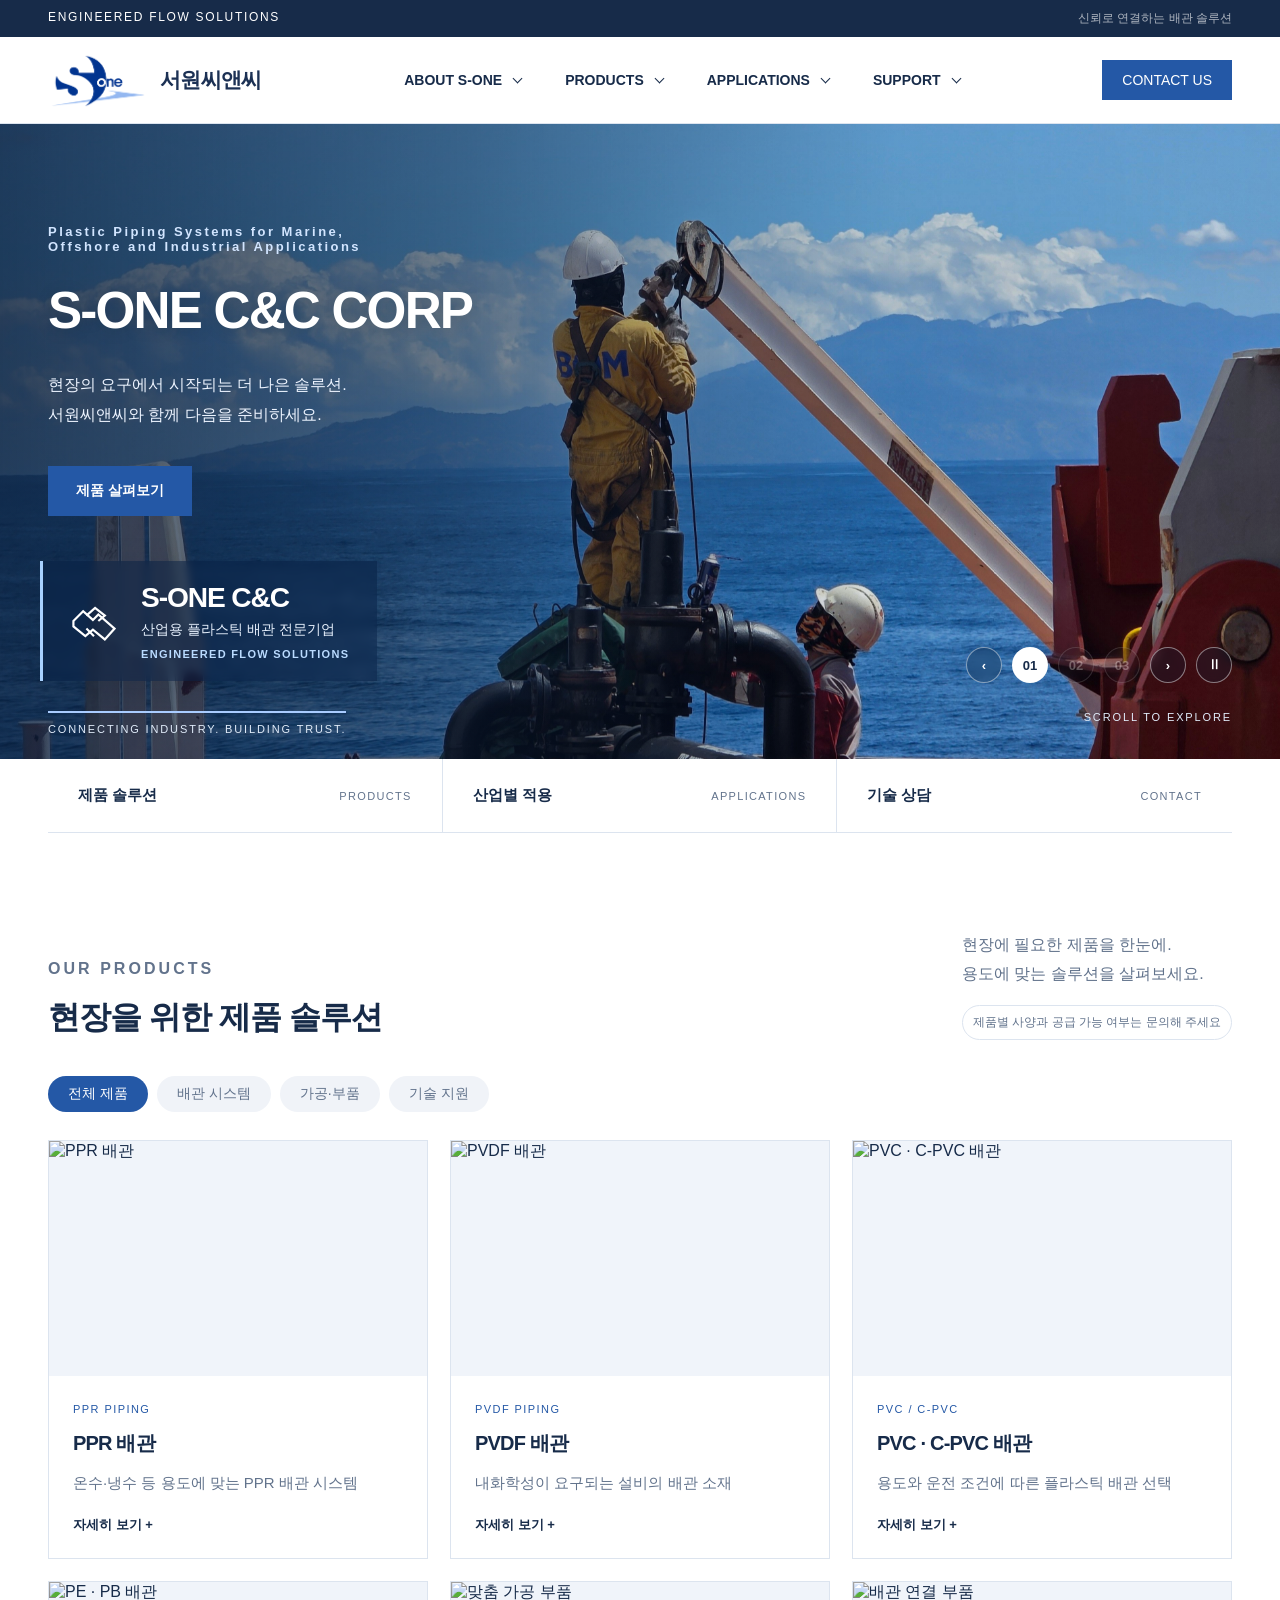
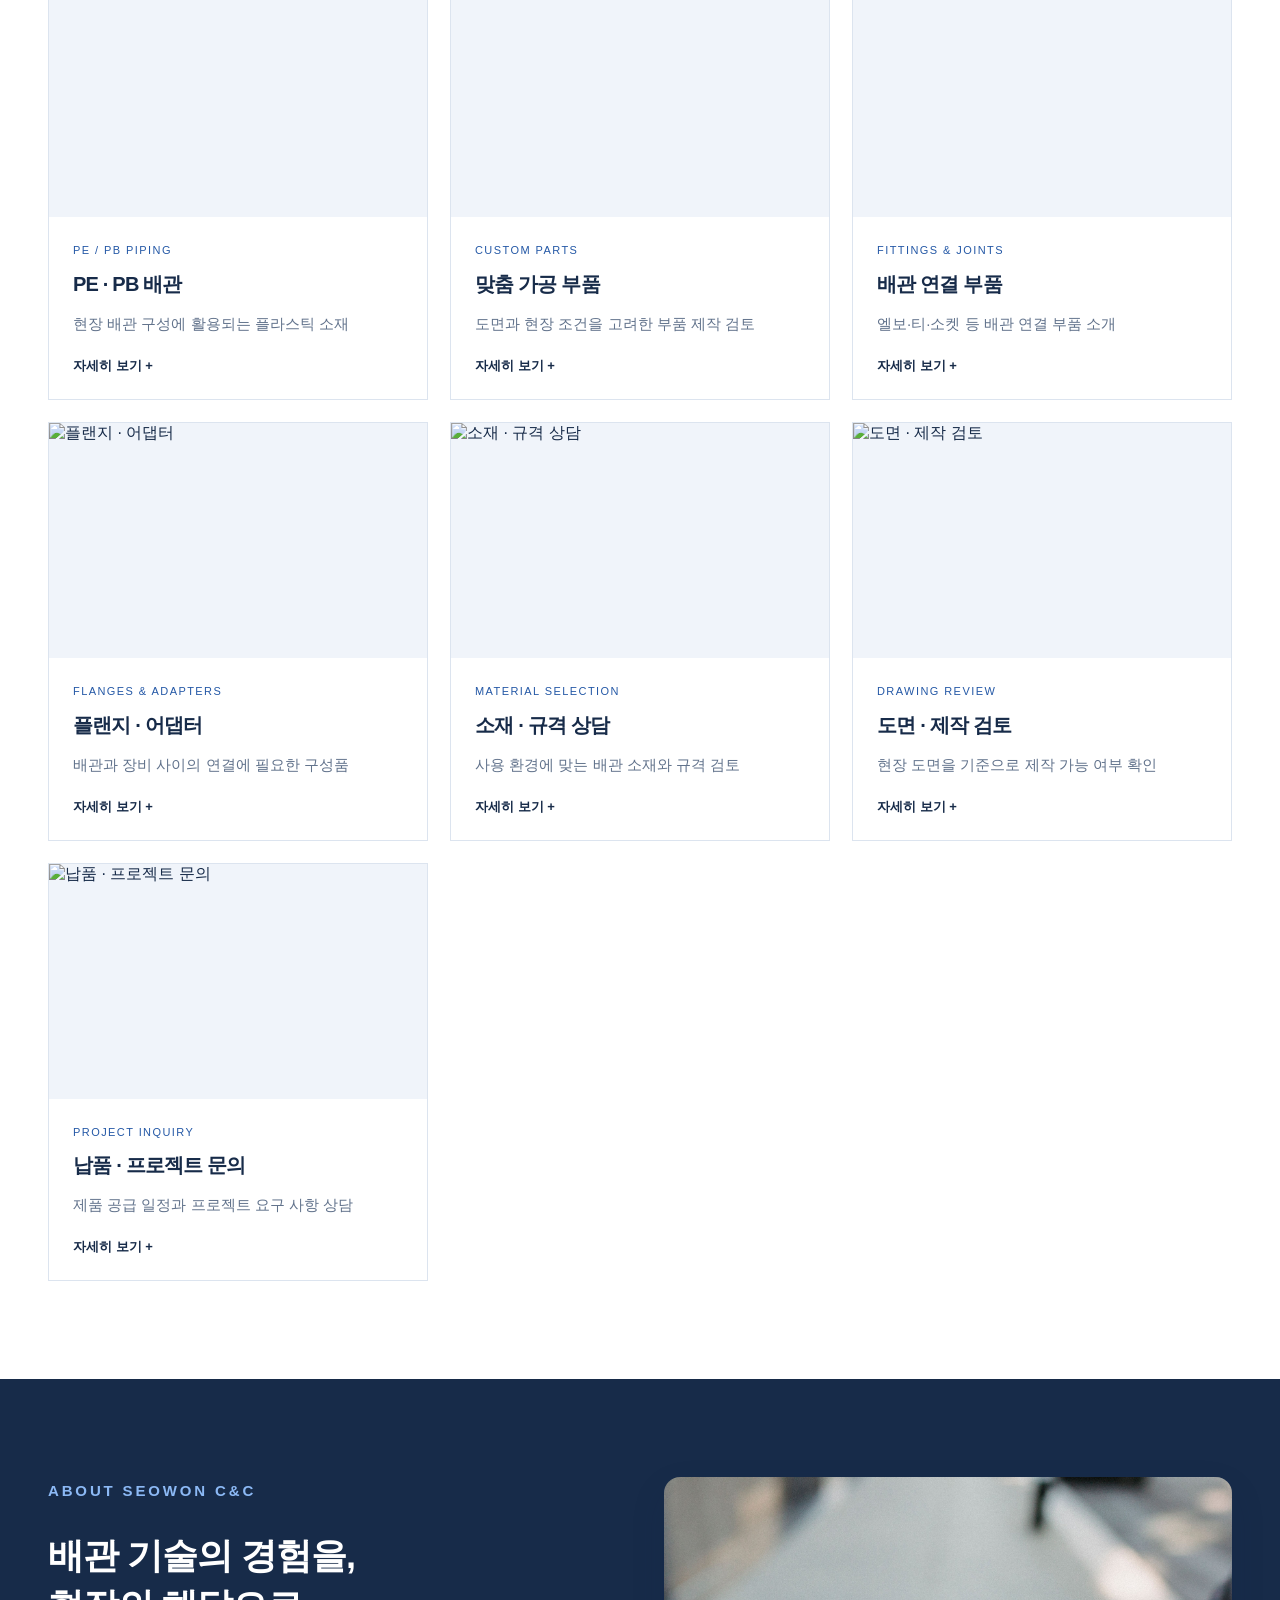
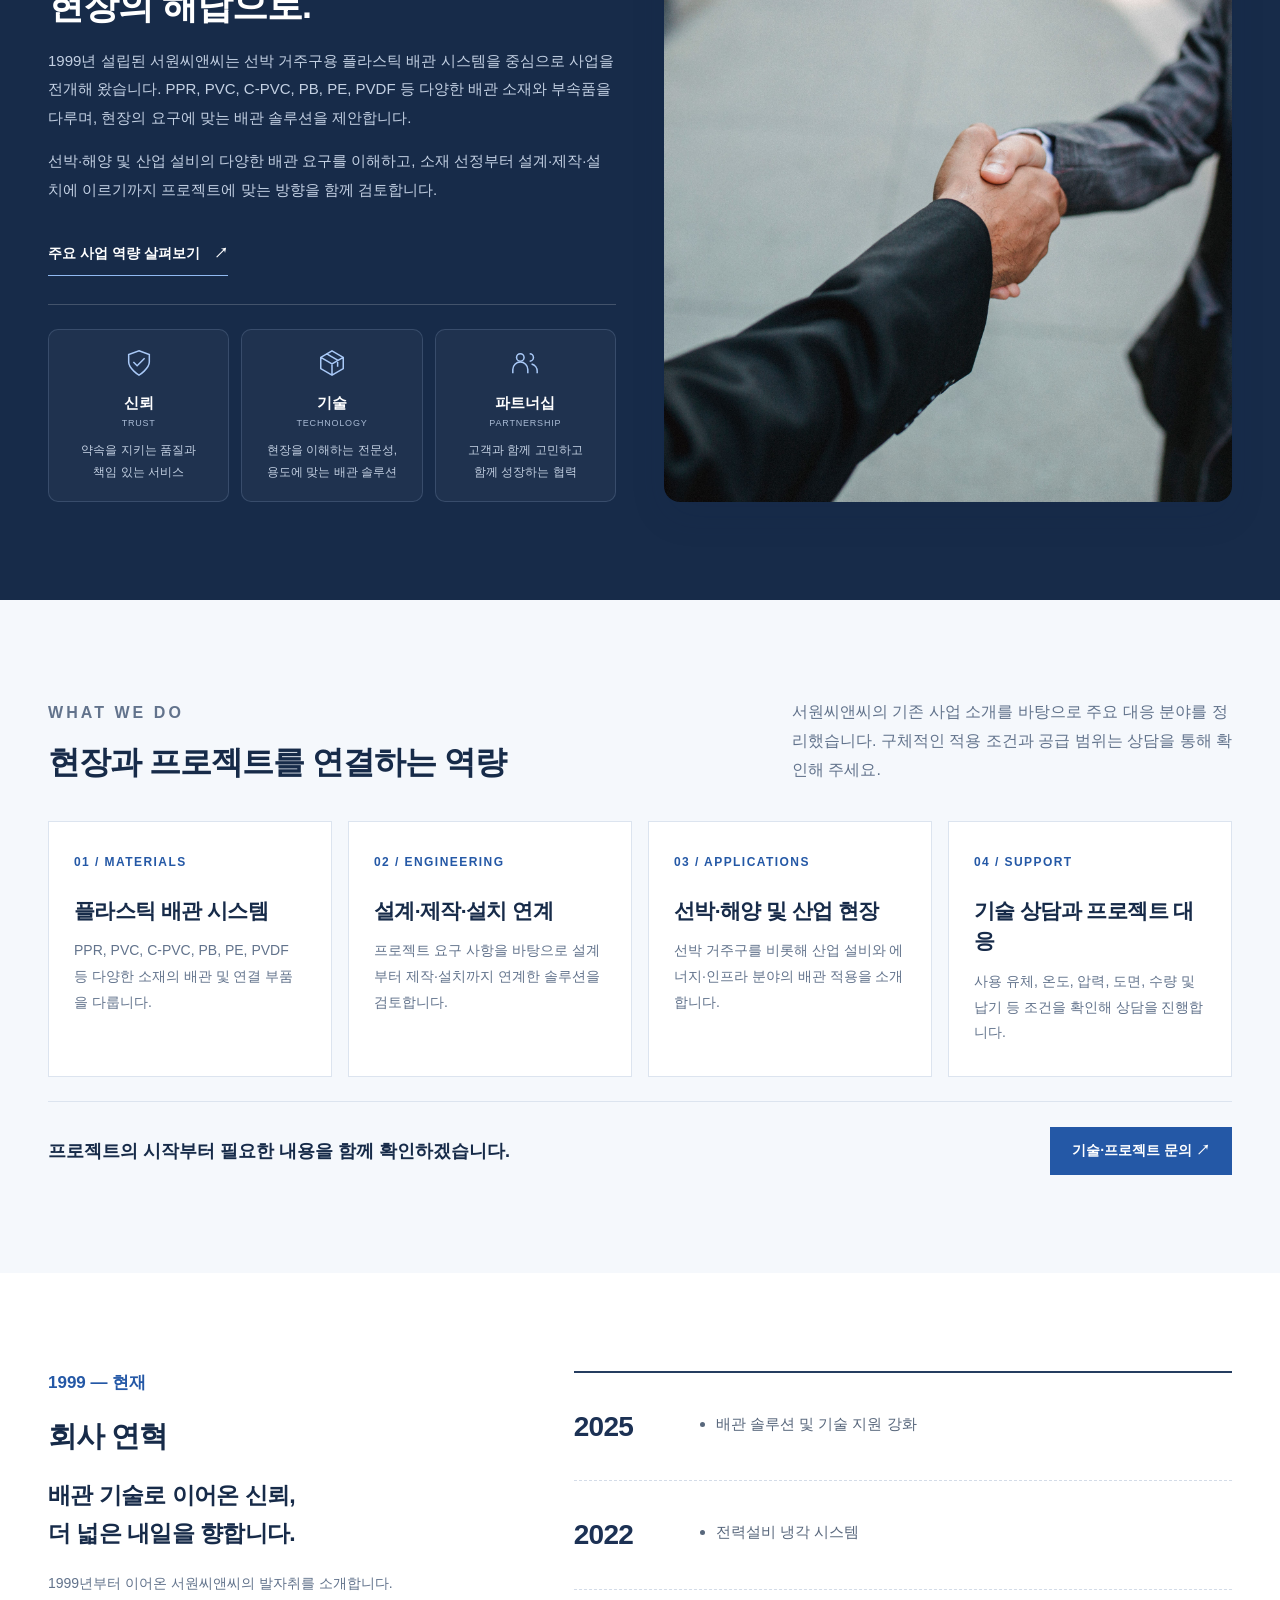
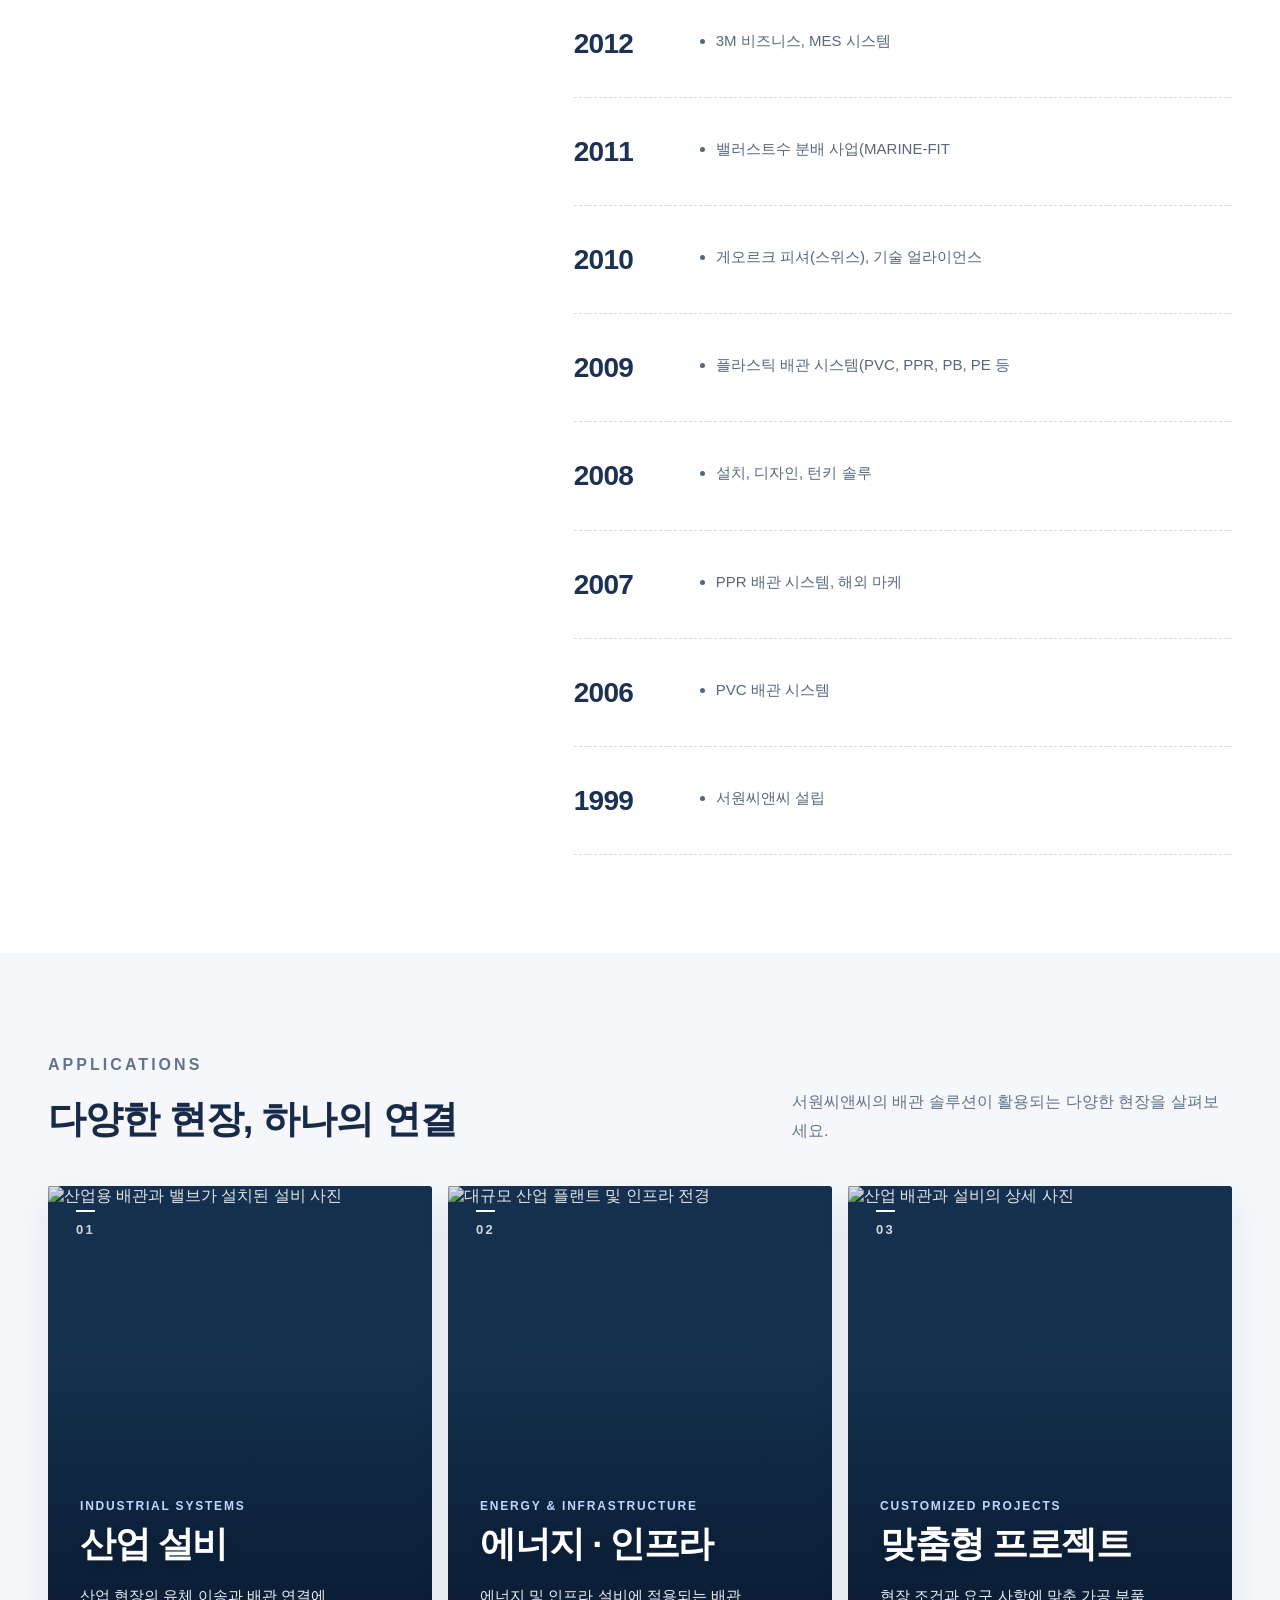
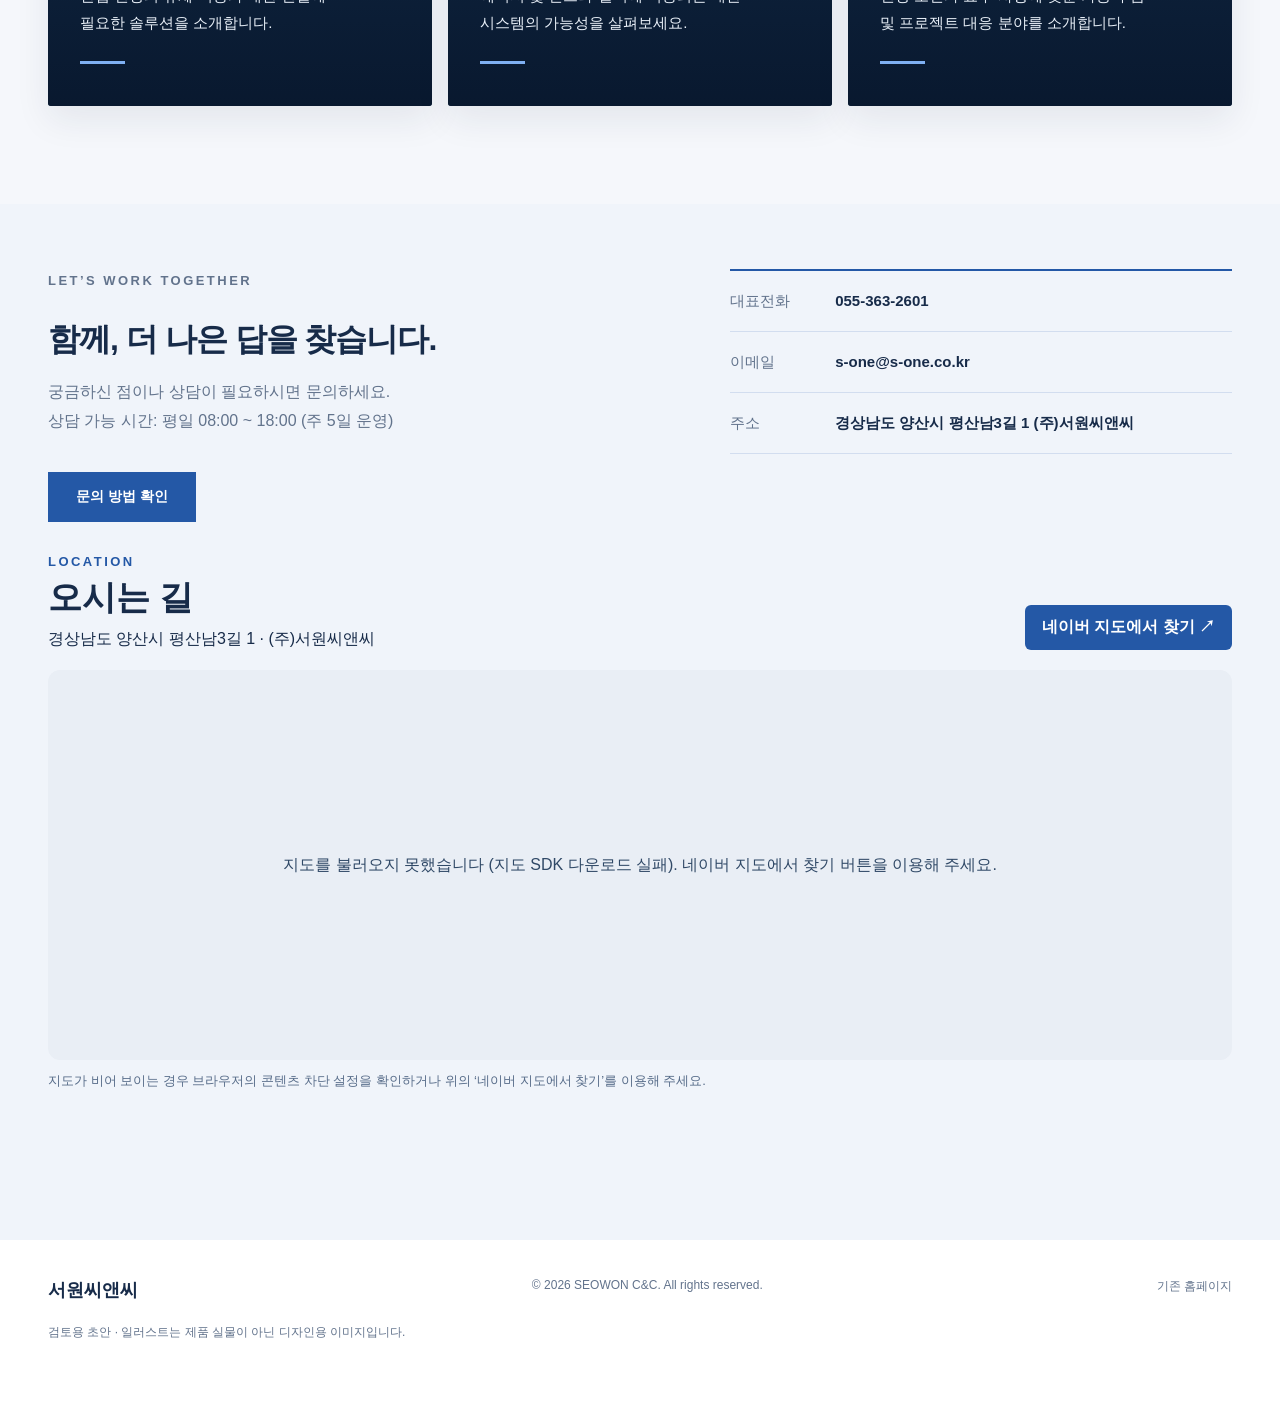
==== commit 4b419415: "Restore technical consultation under Products as before" ====
--- a/index.html
+++ b/index.html
@@ -6,7 +6,7 @@
   <meta name="viewport" content="width=device-width,initial-scale=1">
   <meta name="description" content="서원씨앤씨 홈페이지 디자인 초안">
   <title>서원씨앤씨 | 산업을 잇는 더 나은 기술</title>
-  <link rel="stylesheet" href="./css/style.css?v=20261120-align-bottom">
+  <link rel="stylesheet" href="./css/style.css?v=20261120-ppr-tabs">
 </head>
 
 <body>
@@ -236,10 +236,10 @@
   <dialog id="detail"><button class="close" id="closeDetail">닫기</button>
     <p class="eyebrow" id="detailLabel"></p>
     <h2 id="detailTitle"></h2>
-    <p id="detailText"></p><button class="cta" id="detailContact">문의 정보 보기</button>
+    <p id="detailText"></p><div id="pprSpecs" class="ppr-specs" hidden><div class="ppr-tabs" id="pprTabs" role="tablist" aria-label="PPR 제조사 선택"></div><div id="pprSpecContent" class="ppr-spec-content" role="tabpanel"></div><p class="ppr-spec-note">제조사 제품군의 참고 사양입니다. 실제 취급·납품 가능 모델, 압력·온도별 허용 조건 및 선급 승인 범위는 문의 시 확인해 주세요.</p></div><button class="cta" id="detailContact">문의 정보 보기</button>
   </dialog>
-  <script src="./data/site-data.js?v=20261120-company" defer></script>
-  <script src="./js/main.js?v=20261120-marine-power" defer></script>
+  <script src="./data/site-data.js?v=20261120-ppr-tabs" defer></script>
+  <script src="./js/main.js?v=20261120-ppr-tabs" defer></script>
 <script src="./js/naver-map-config.js?v=1" defer></script>
   <script src="./js/naver-map.js?v=3" defer></script>
 </body>
--- a/css/style.css
+++ b/css/style.css
@@ -1194,3 +1194,19 @@
 /* Align bottom strapline with the hero headline's .wrap content edge. */
 .hero .herobottom { left:max(48px, calc((100vw - 1320px) / 2 + 48px)); right:max(48px, calc((100vw - 1320px) / 2 + 48px)); z-index:3; }
 @media(max-width:1000px) { .hero .herobottom { left:28px; right:28px; } }
+
+/* PPR manufacturer comparison in existing product detail dialog. */
+#detail:has(.ppr-specs:not([hidden])) { width:min(760px,calc(100% - 32px));max-height:calc(100dvh - 40px);overflow:auto; }
+.ppr-specs[hidden] { display:none; }
+.ppr-specs { margin:22px 0 24px; }
+.ppr-tabs { display:flex;gap:8px;flex-wrap:wrap;margin-bottom:18px; }
+.ppr-tab { background:#edf3fb;color:#243c60;padding:12px 18px;border:1px solid #d7e4f3;font-weight:700;border-radius:5px; }
+.ppr-tab[aria-selected="true"] { background:#2458a6;color:white;border-color:#2458a6; }
+.ppr-spec-content { border:1px solid #dce4ef;padding:20px 22px;background:#f9fbfe; }
+.ppr-spec-content h3 { font-size:20px;margin:0 0 18px; }
+.ppr-spec-table { display:grid;grid-template-columns:minmax(105px,30%) 1fr;margin:0; }
+.ppr-spec-table dt,.ppr-spec-table dd { margin:0;padding:11px 8px;border-bottom:1px solid #dce4ef;font-size:14px;line-height:1.65; }
+.ppr-spec-table dt { color:#526780;font-weight:700; }
+.ppr-spec-source { display:inline-block;margin-top:18px;color:#2458a6;font-weight:700;text-decoration:underline;text-underline-offset:3px; }
+.ppr-spec-note { margin:14px 0 0;font-size:12px;color:#62738c;line-height:1.8; }
+@media(max-width:600px) { .ppr-tab { flex:1;padding:10px 8px;font-size:13px; }.ppr-spec-content { padding:14px; }.ppr-spec-table { grid-template-columns:105px 1fr; }.ppr-spec-table dt,.ppr-spec-table dd { font-size:12px; } }
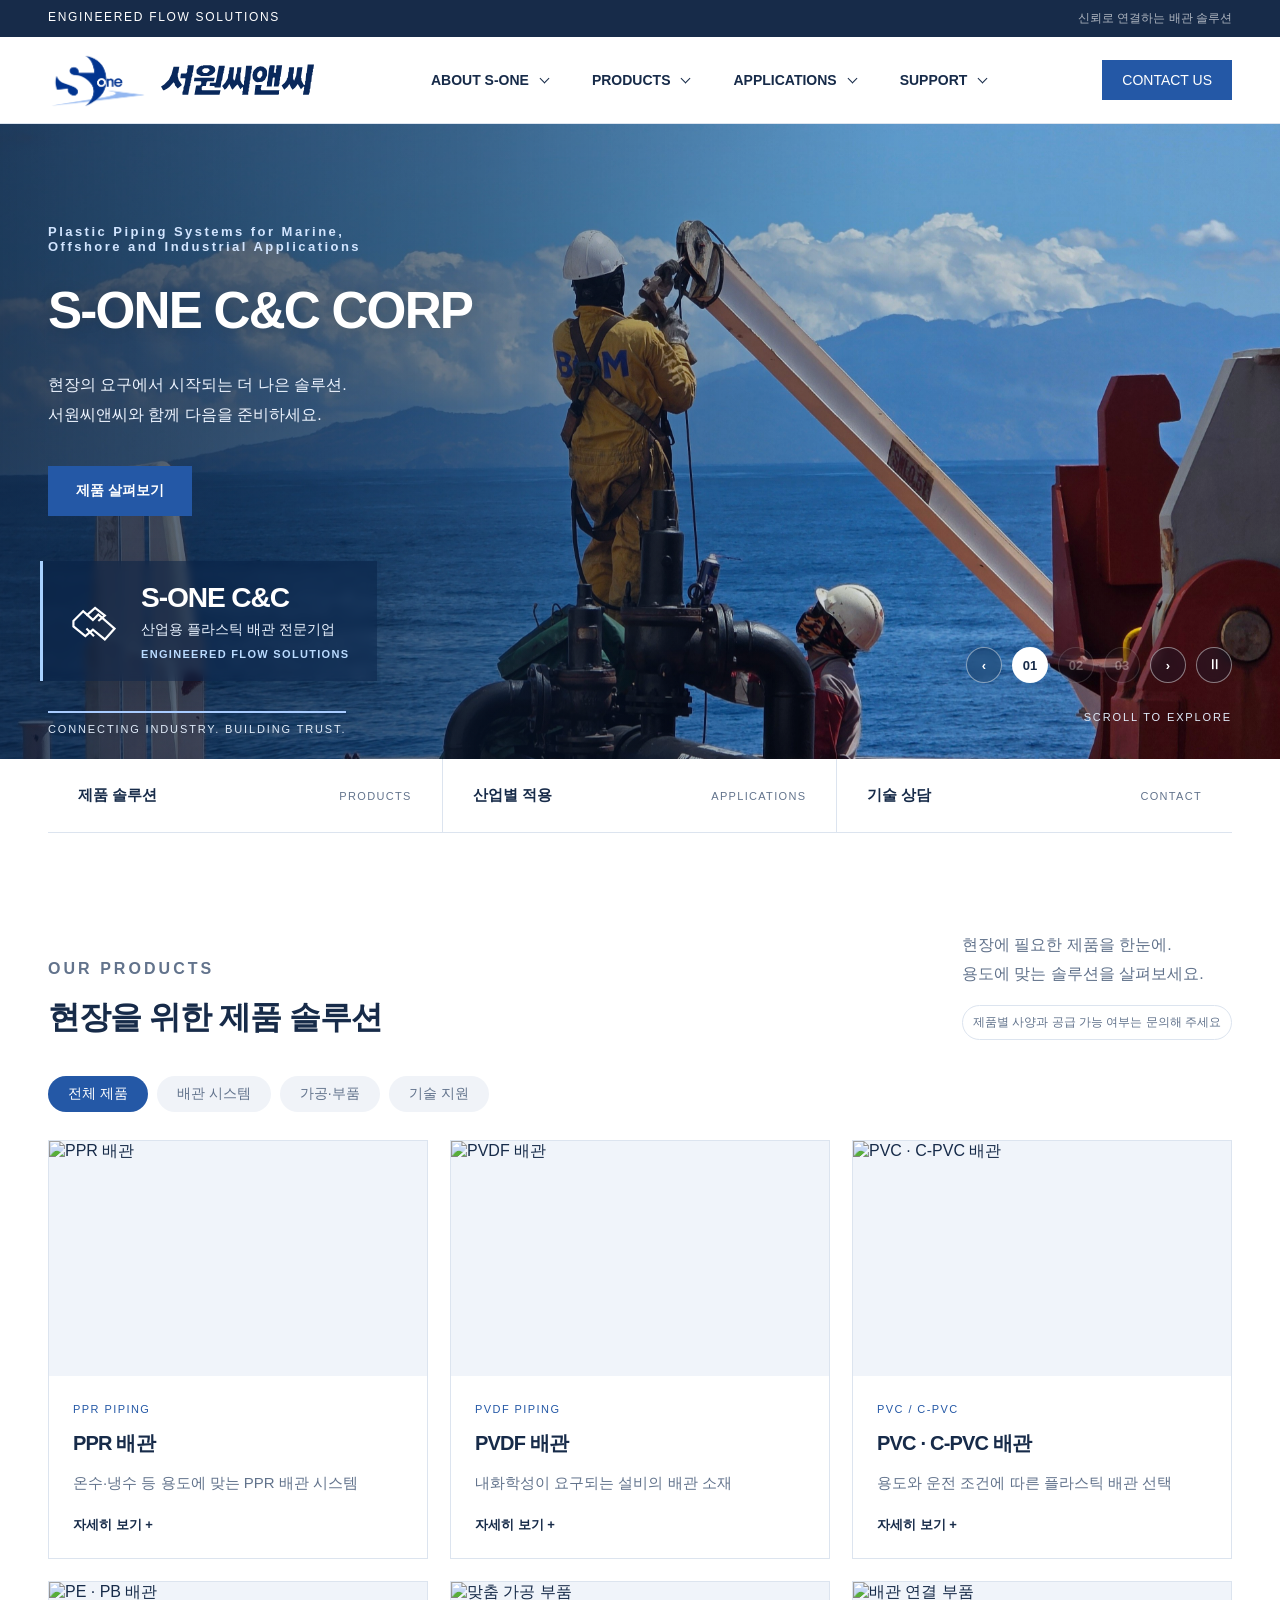
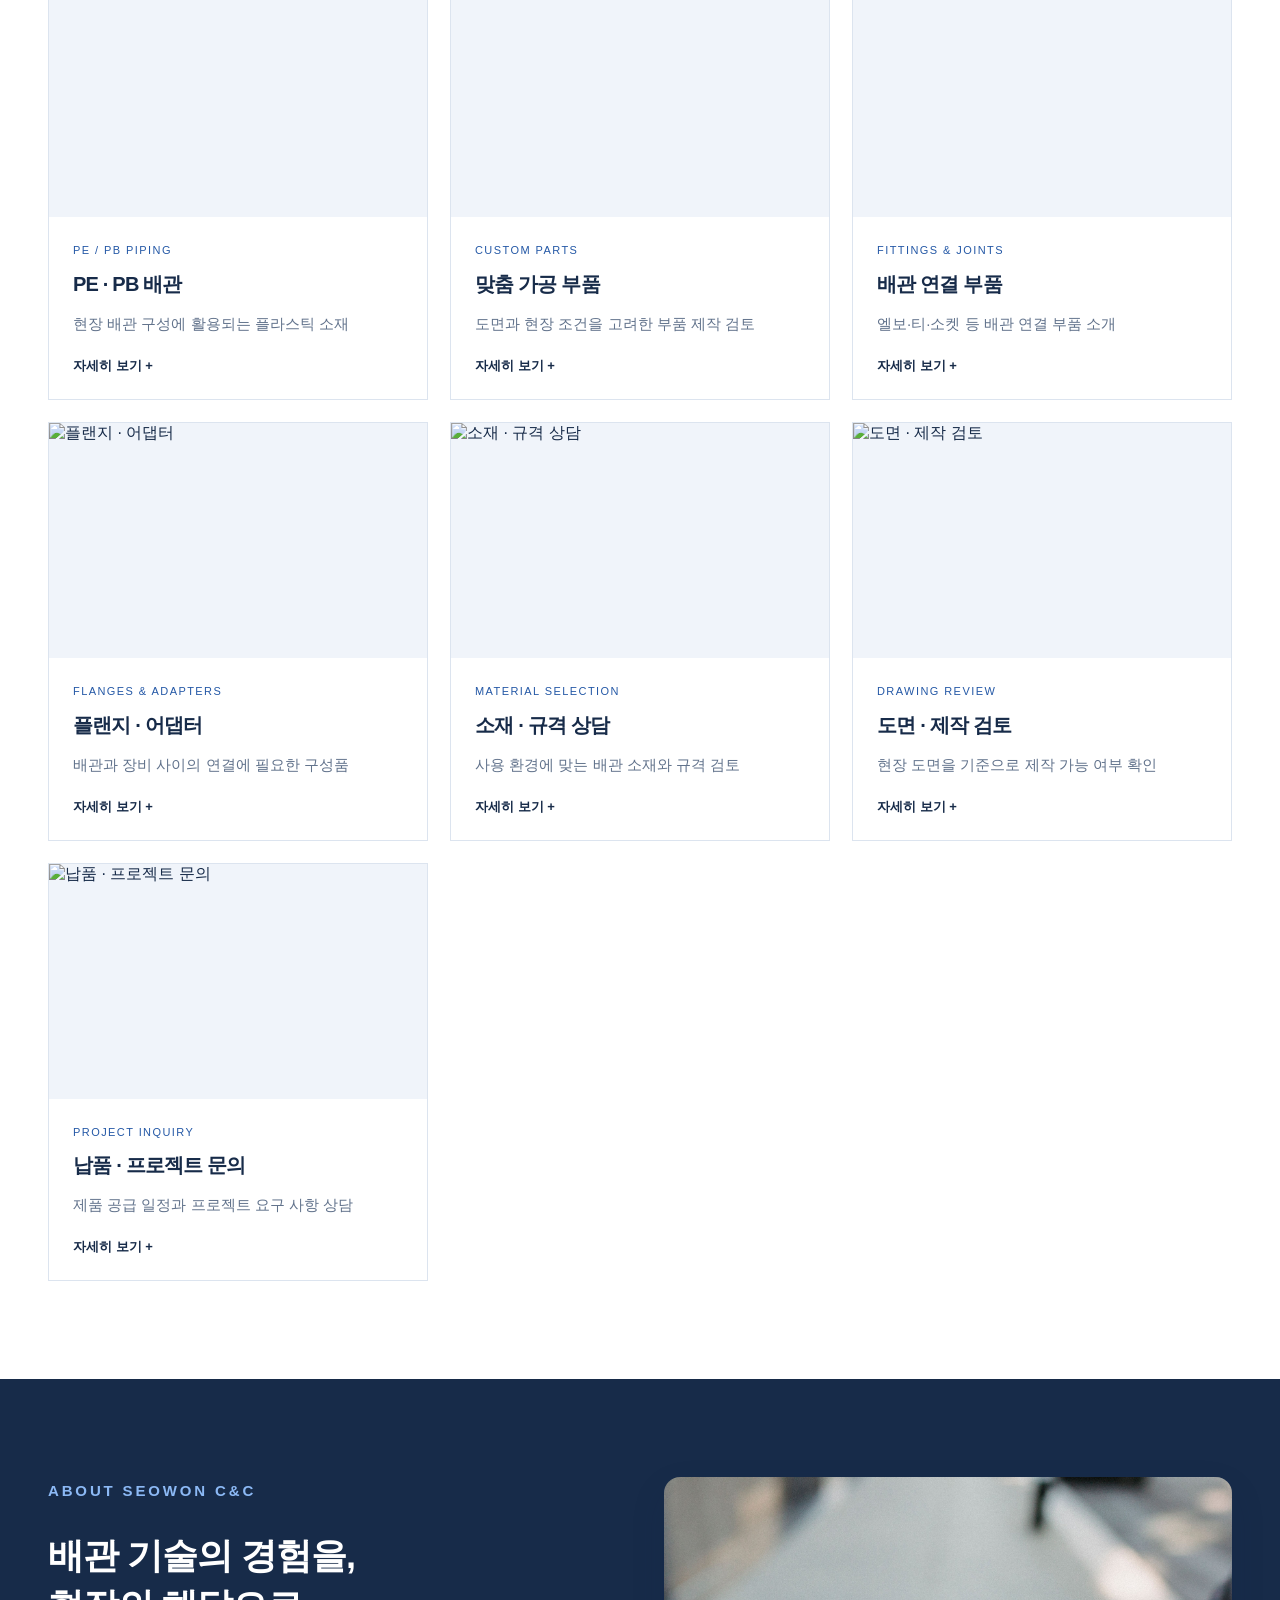
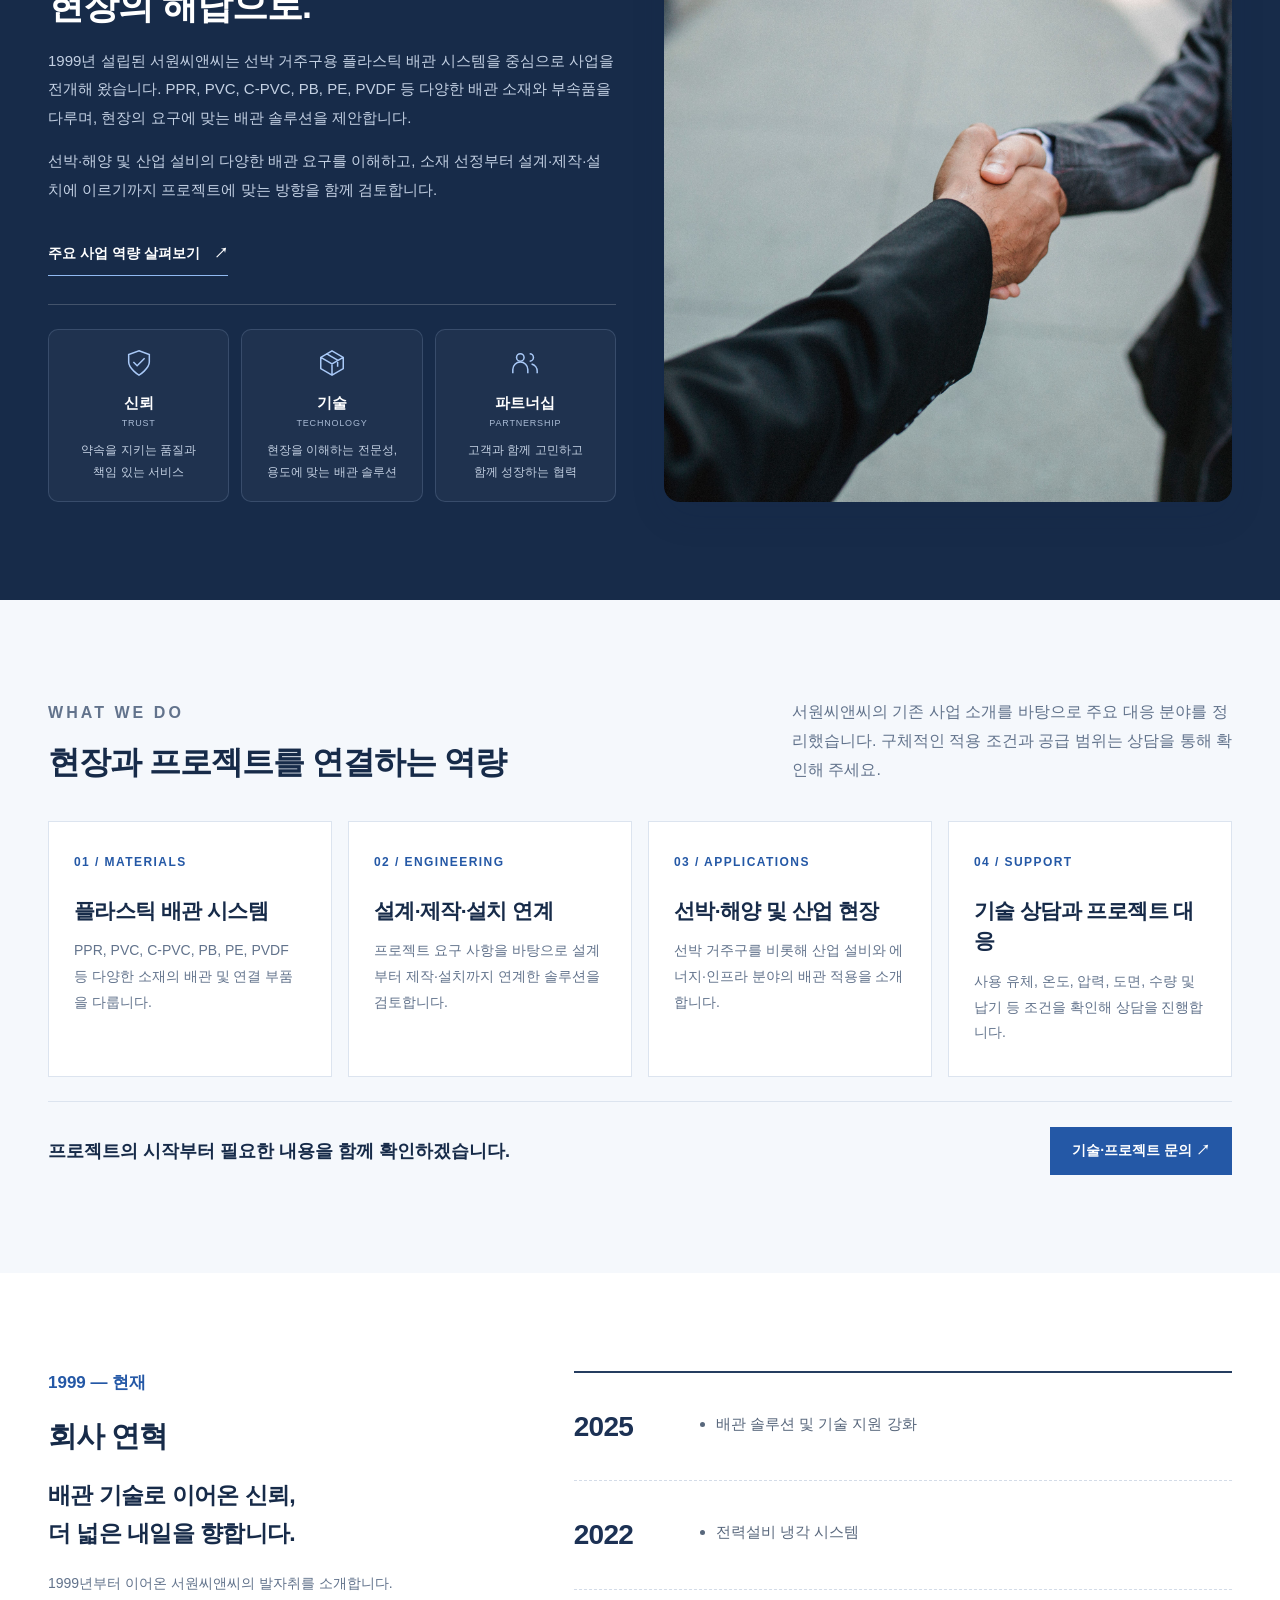
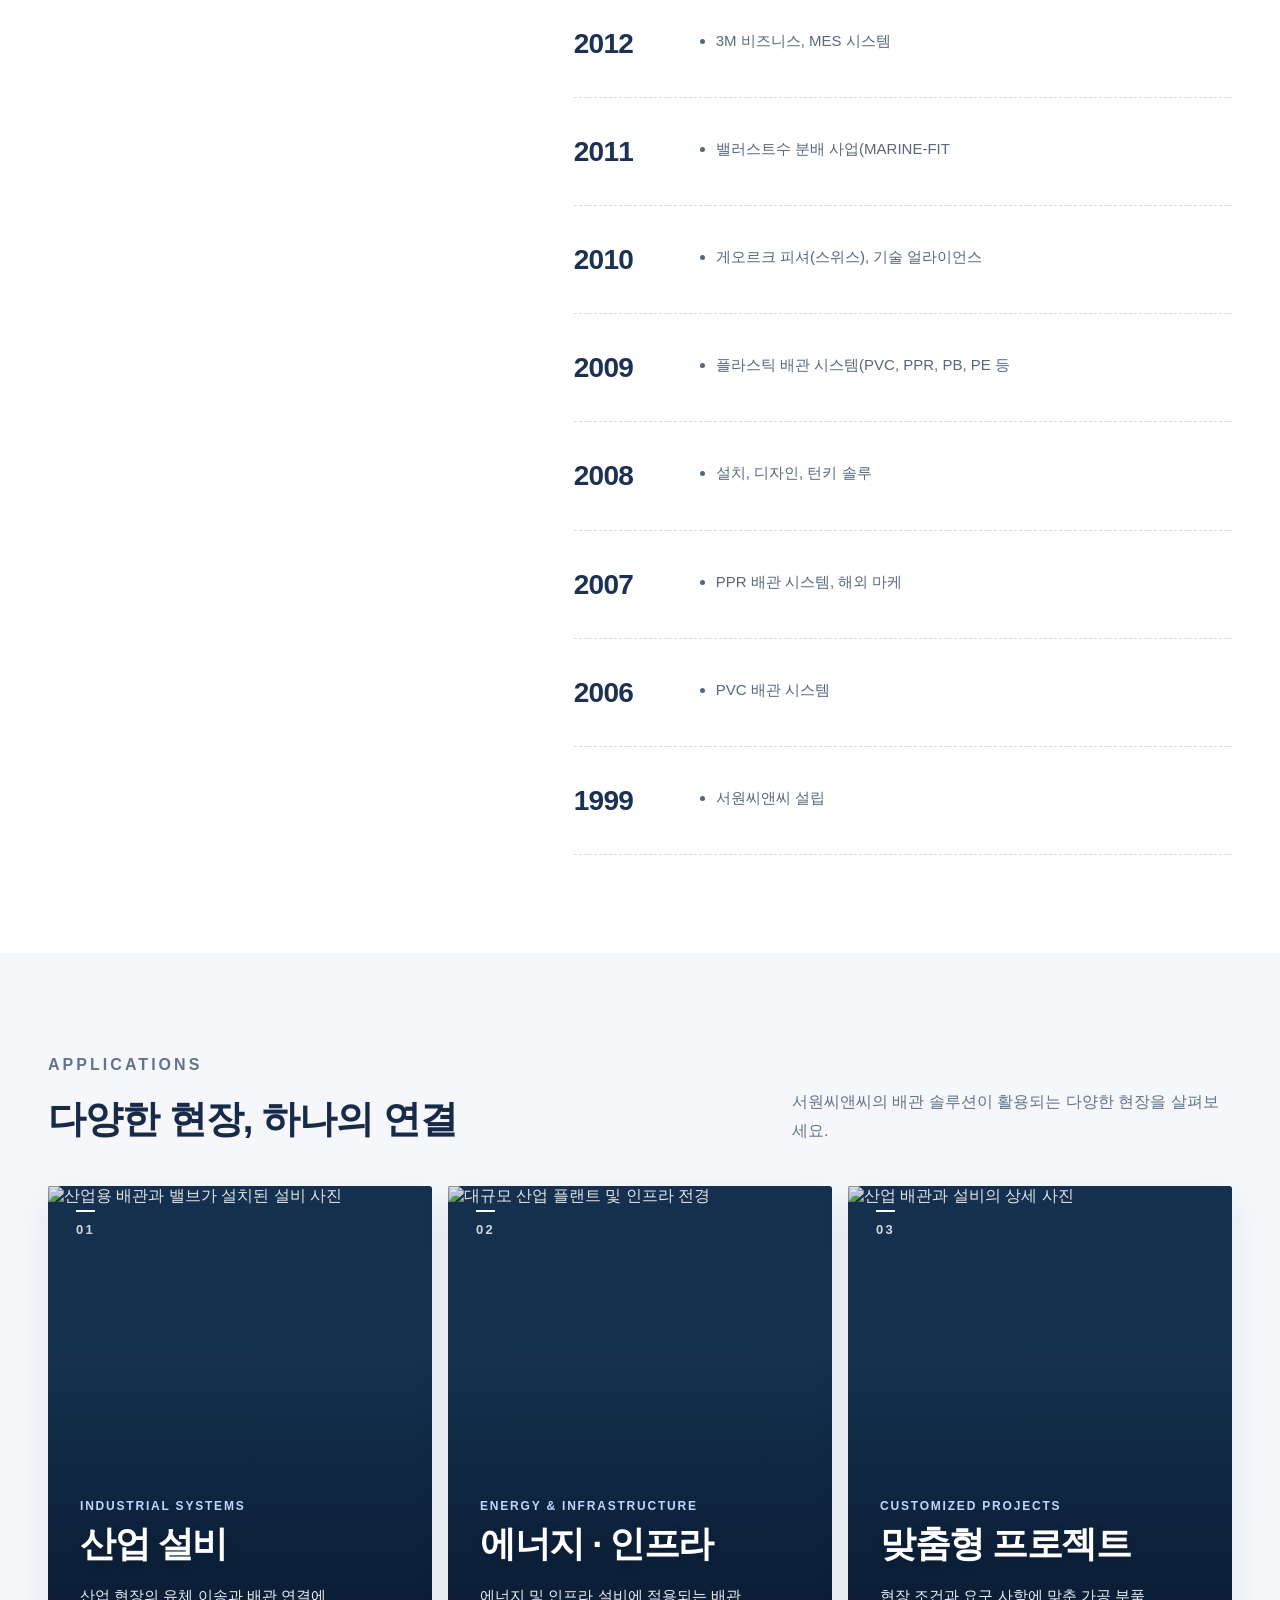
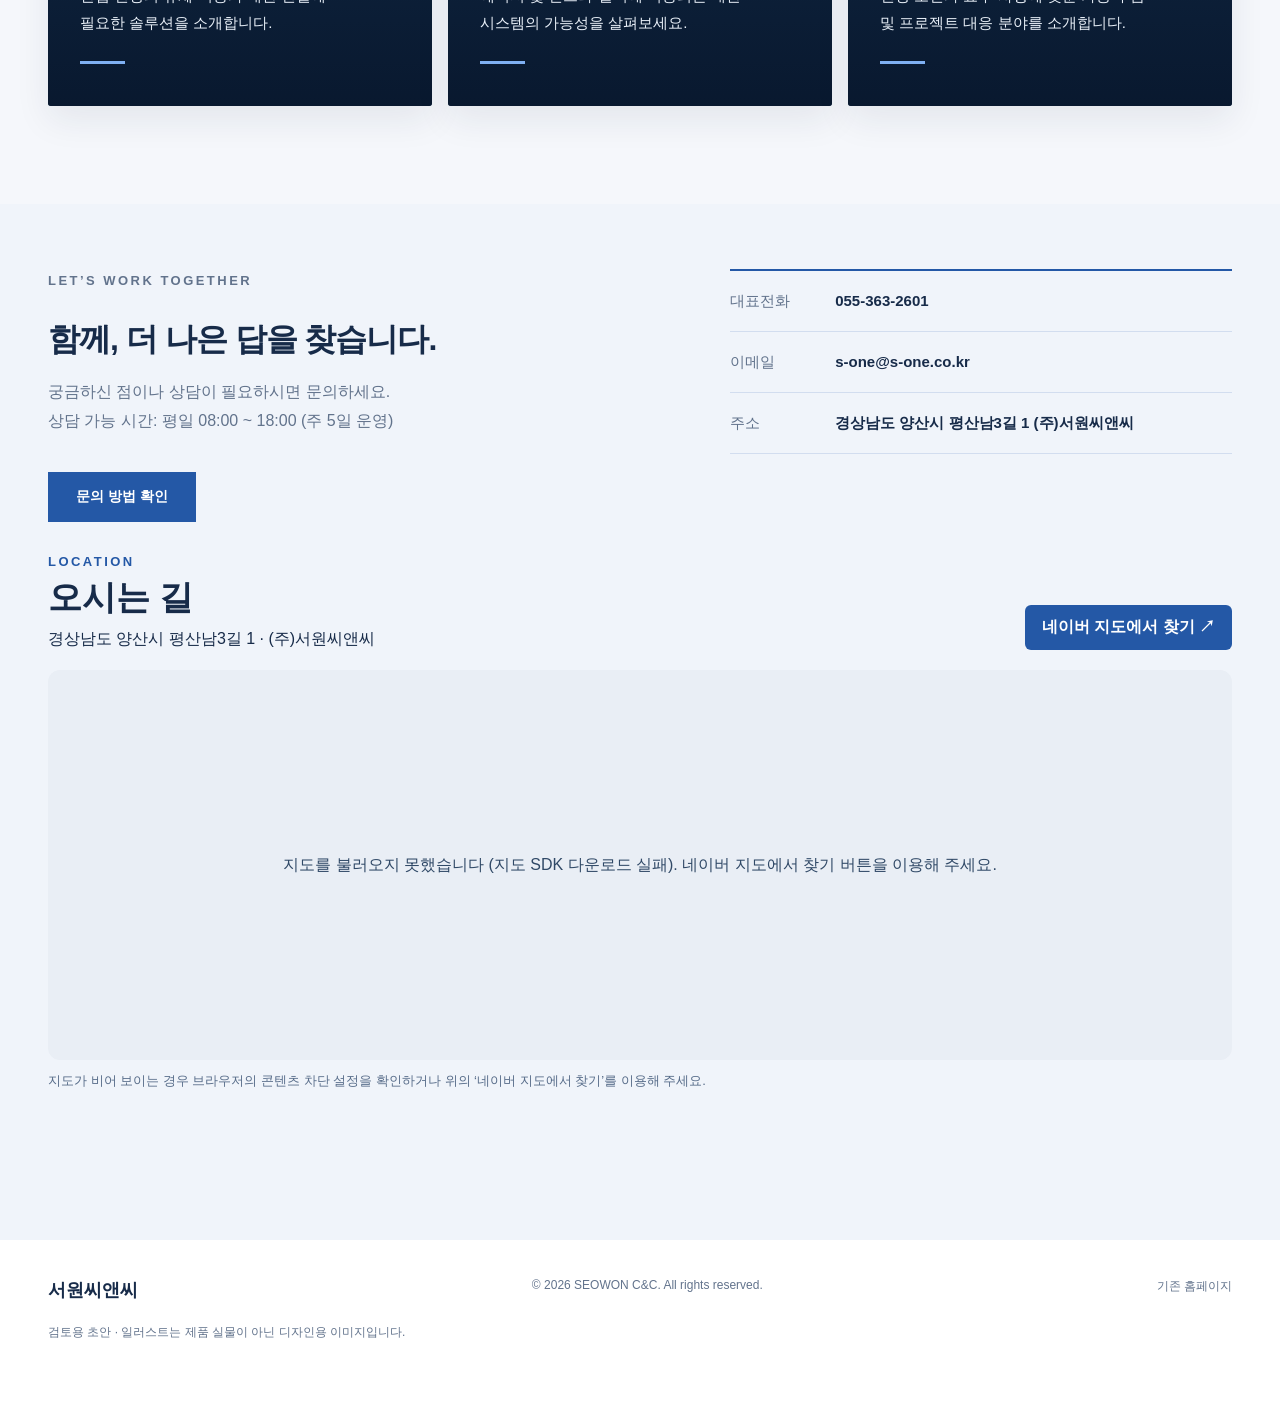
==== commit 14973175: "Use Korean wordmark image alongside unchanged S-one logo" ====
--- a/index.html
+++ b/index.html
@@ -6,7 +6,7 @@
   <meta name="viewport" content="width=device-width,initial-scale=1">
   <meta name="description" content="서원씨앤씨 홈페이지 디자인 초안">
   <title>서원씨앤씨 | 산업을 잇는 더 나은 기술</title>
-  <link rel="stylesheet" href="./css/style.css?v=20261120-ppr-tabs">
+  <link rel="stylesheet" href="./css/style.css?v=wordmark21">
 </head>
 
 <body>
@@ -15,7 +15,7 @@
   </div>
   <header>
     <div class="wrap nav"><a class="brand" href="#" aria-label="서원씨앤씨 홈"><img class="brand-logo" src="./sone-logo.png"
-          alt="서원씨앤씨 로고" width="100" height="58"><span><span data-text="company"></span></span></a>
+          alt="서원씨앤씨 로고" width="100" height="58"><img class="brand-wordmark" src="./image/sone-korean-wordmark.svg" alt="서원씨앤씨" width="155" height="38"></a>
       <nav id="nav" aria-label="주 메뉴">
         <div class="nav-group">
           <button class="nav-trigger" aria-expanded="false" aria-controls="sub-company">ABOUT S-ONE<span class="chevron"
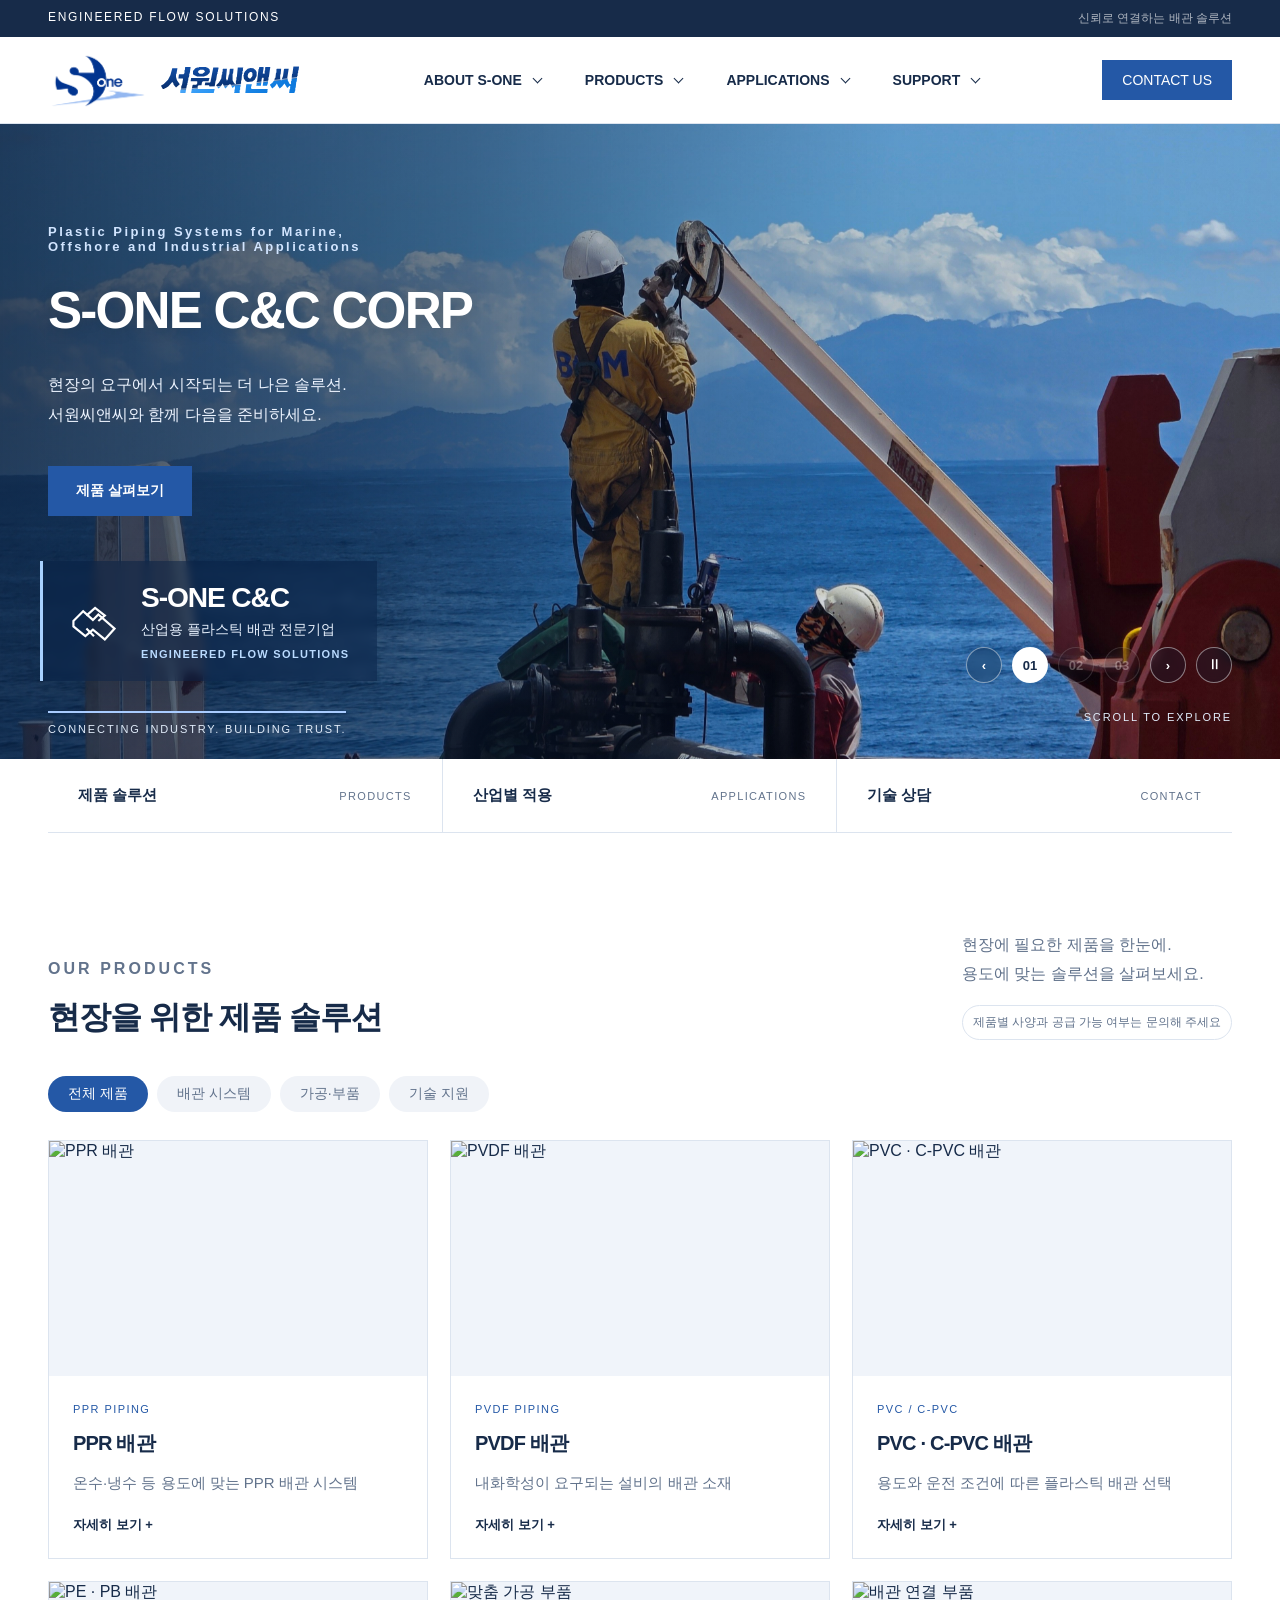
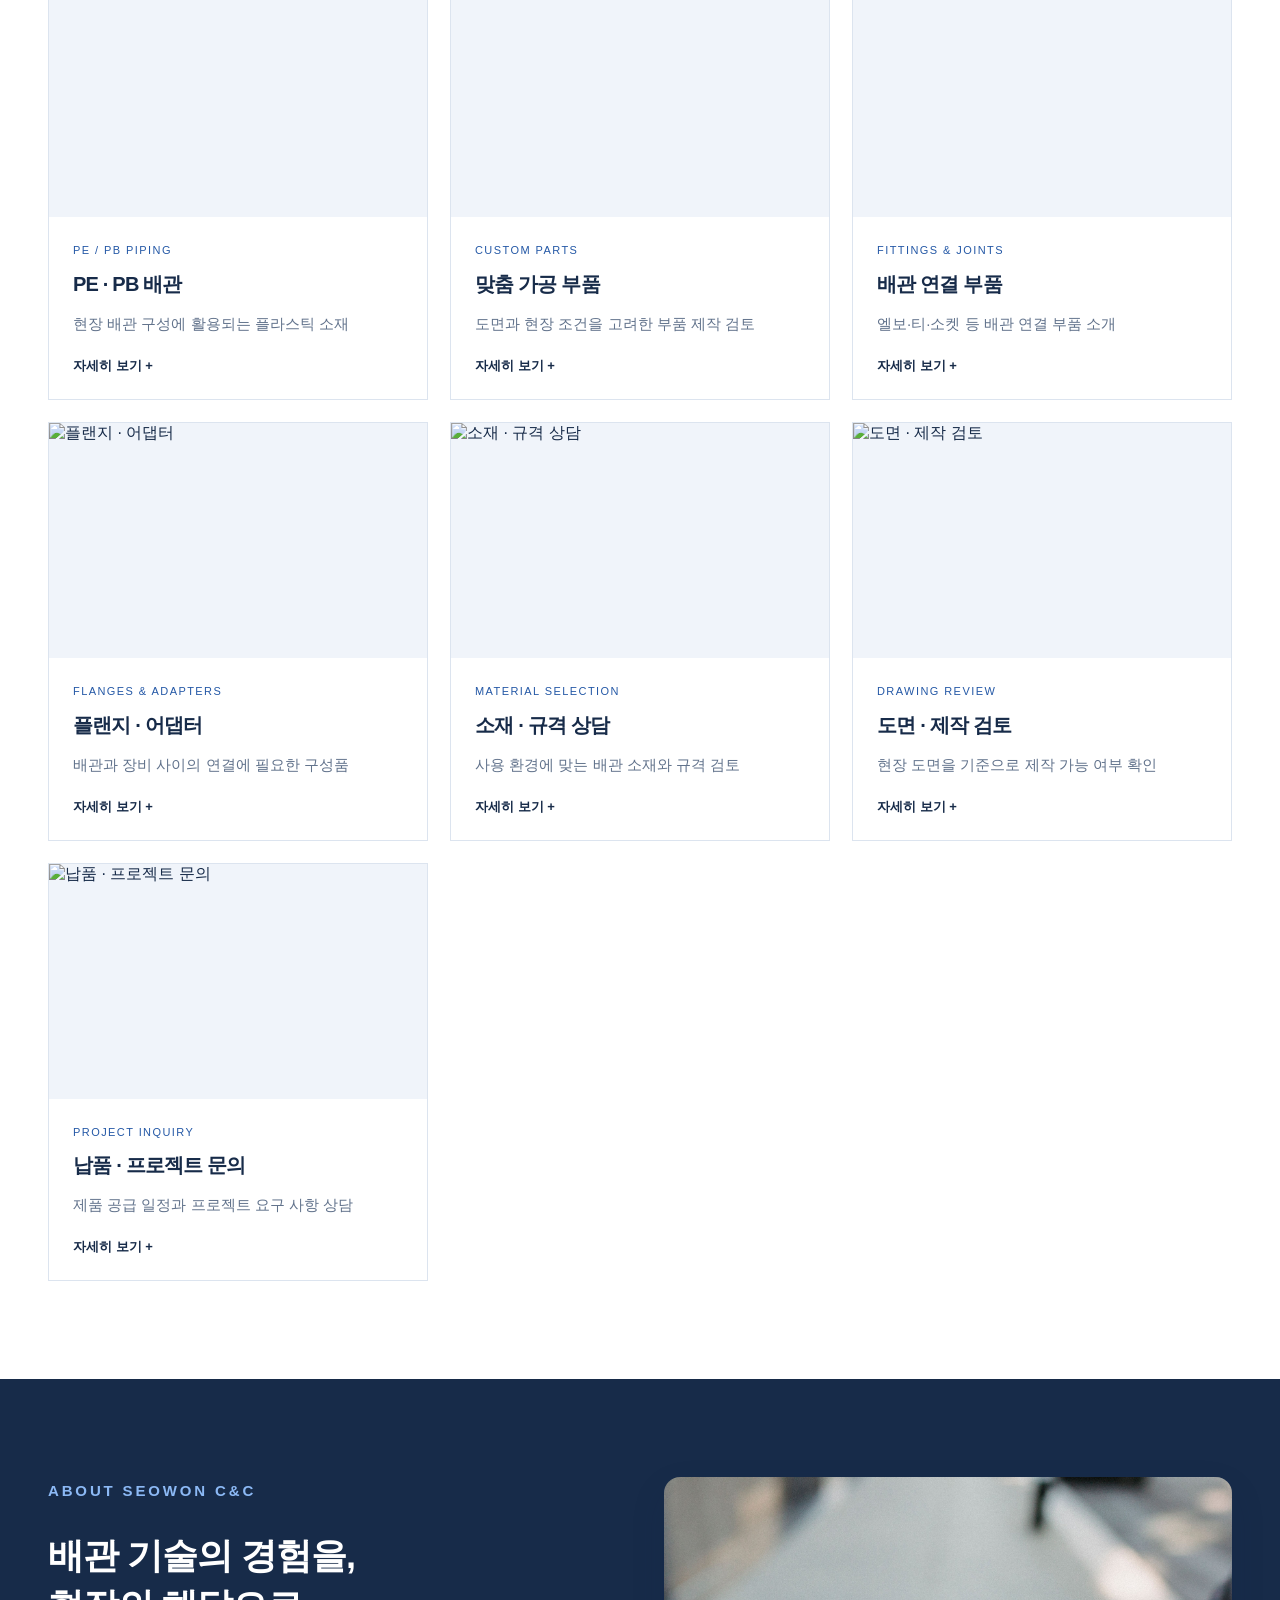
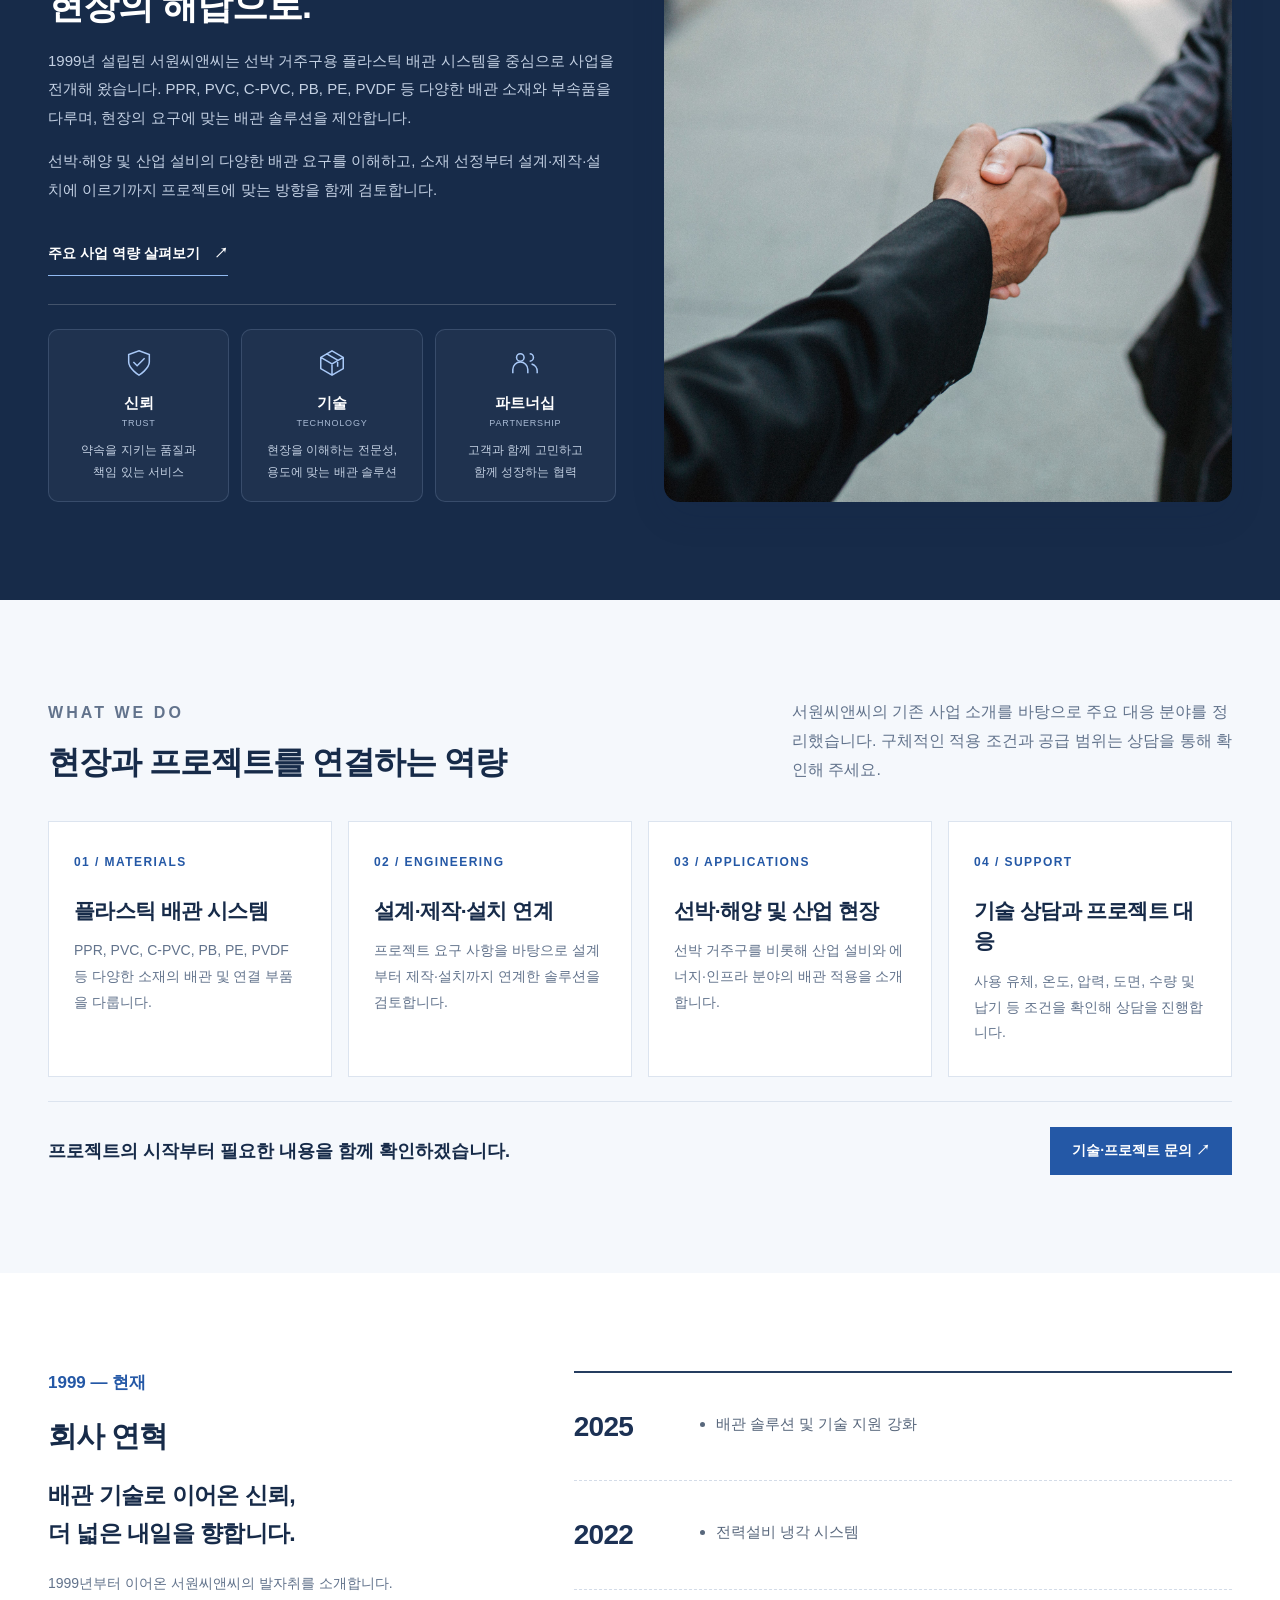
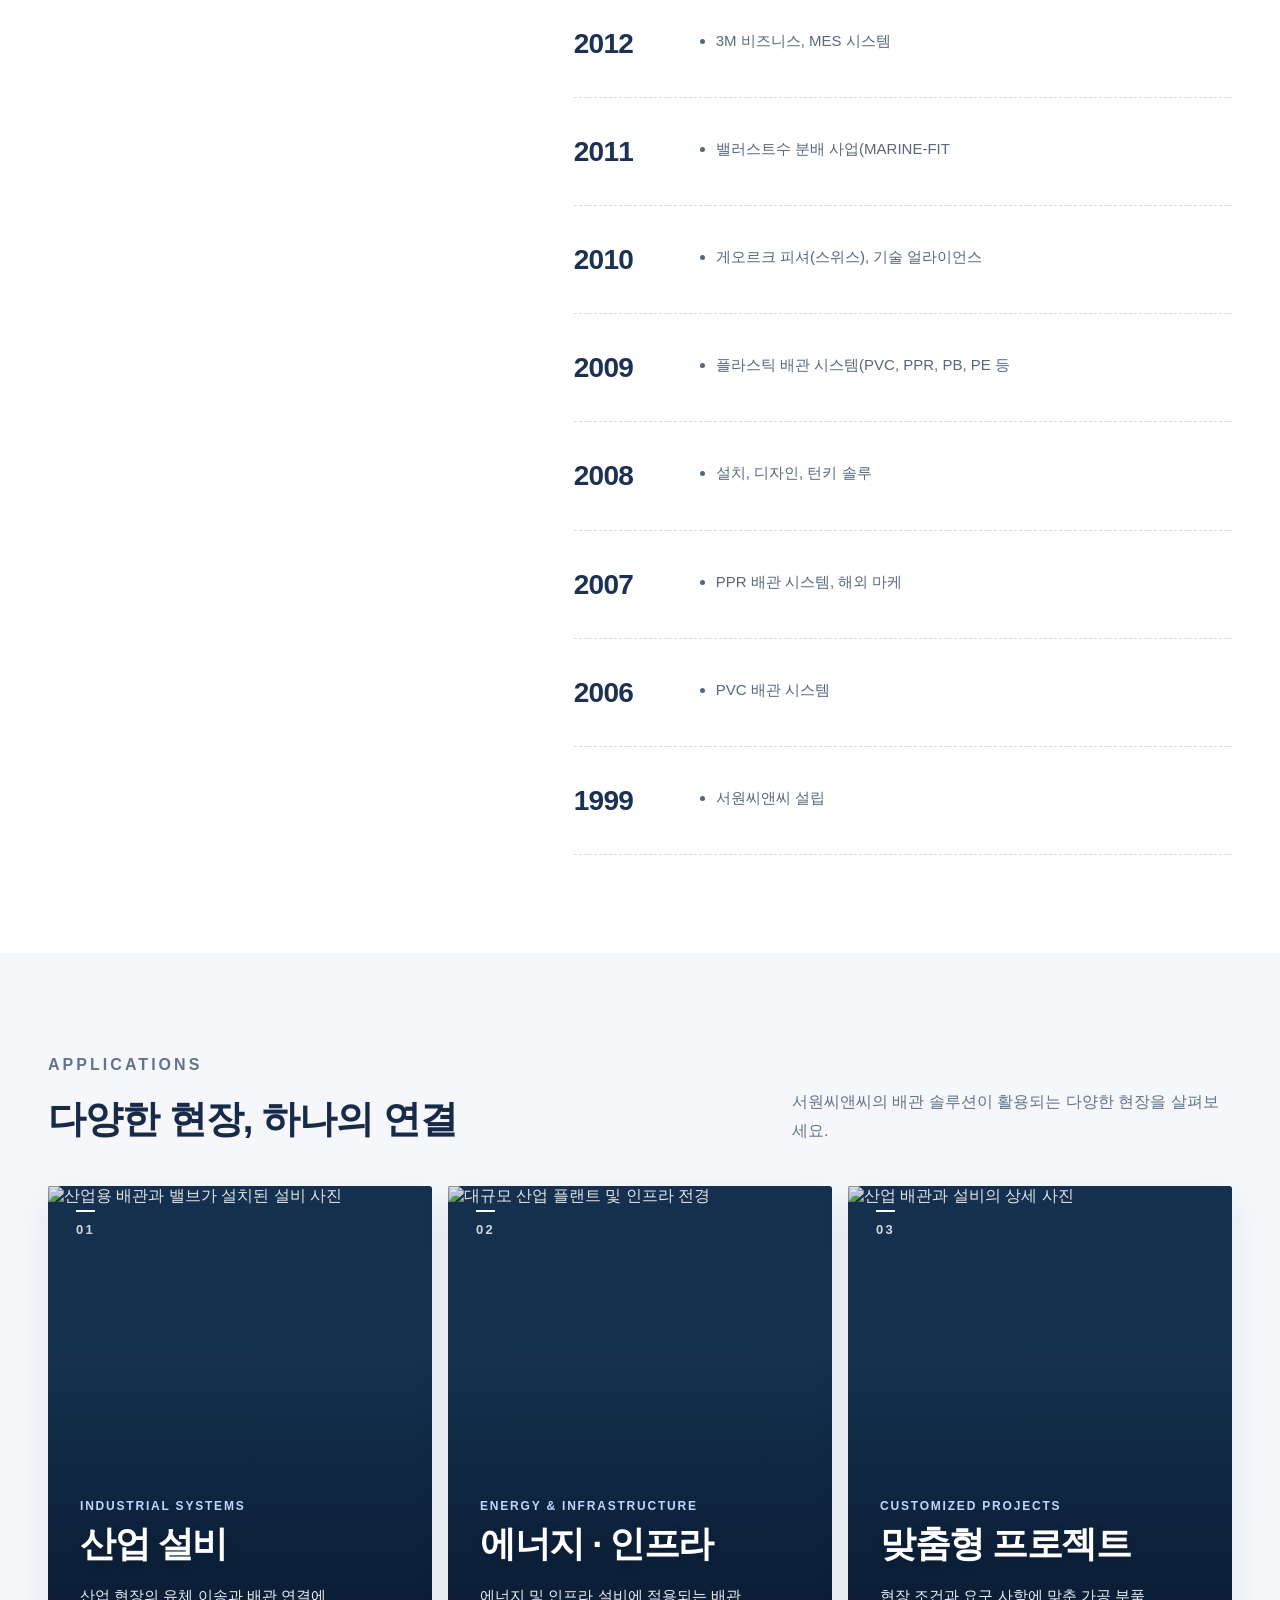
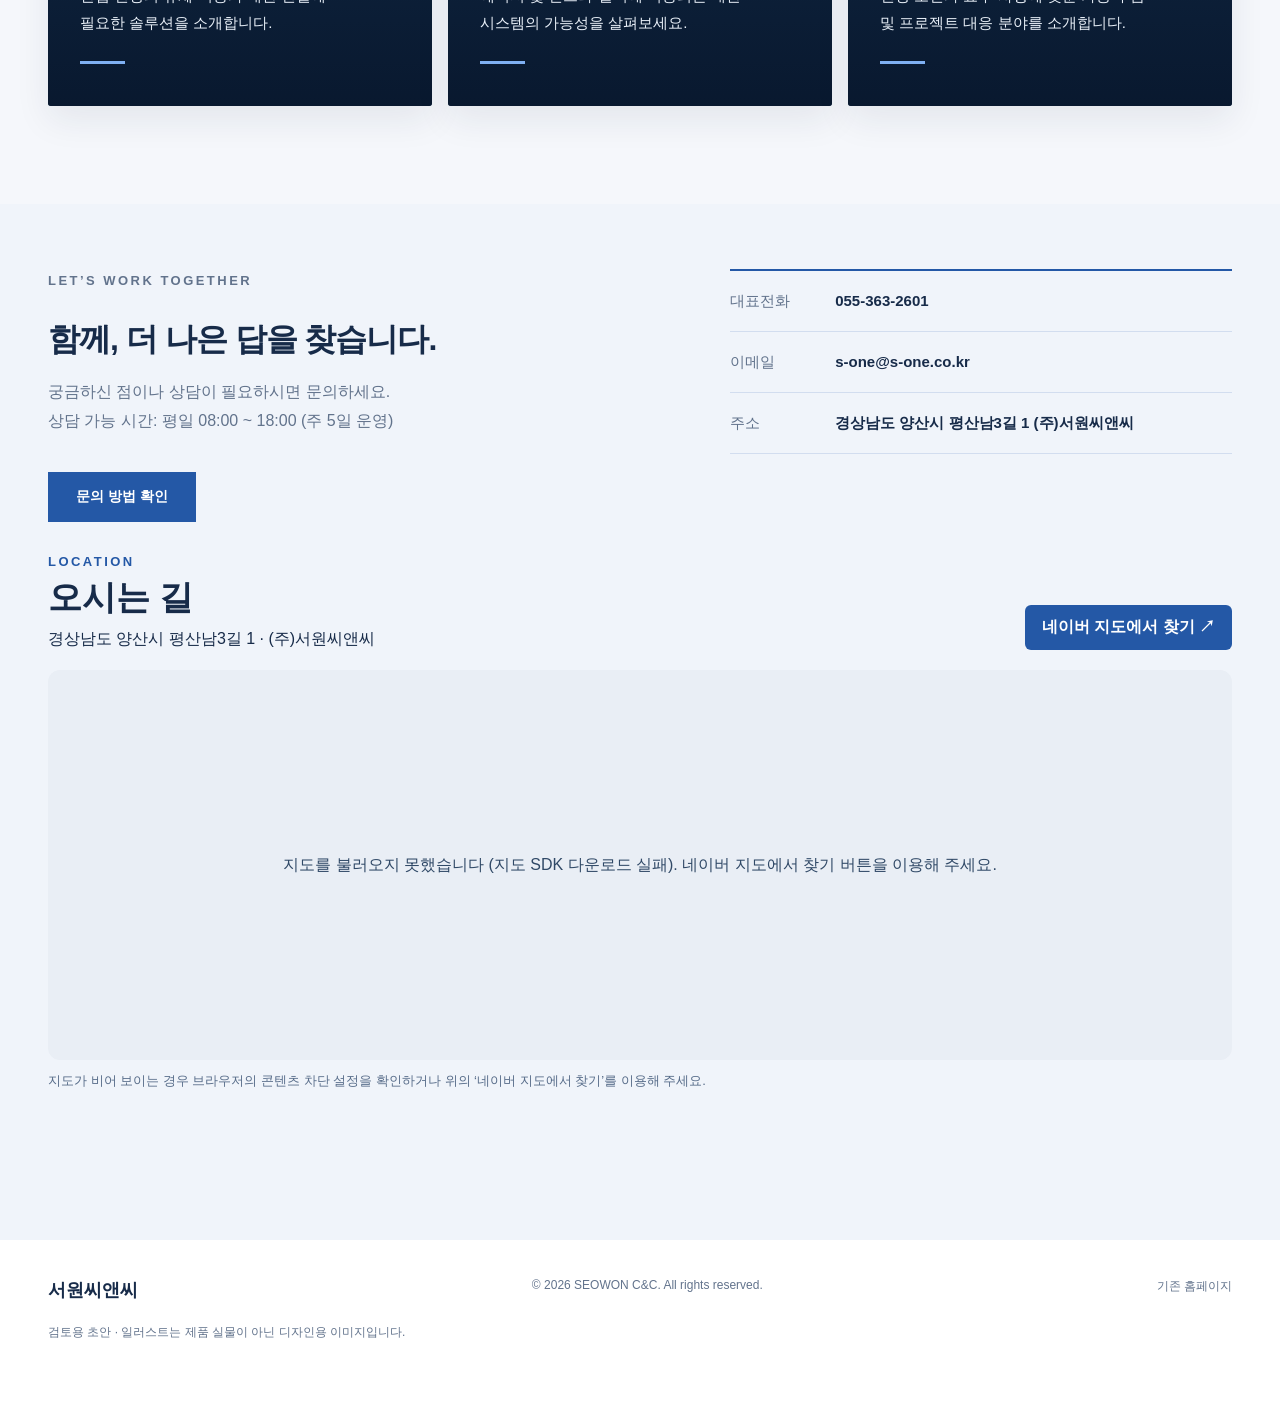
==== commit b33f47b6: "Refine Korean wordmark with curved navy and sky blue wave, slightly smaller" ====
--- a/index.html
+++ b/index.html
@@ -6,7 +6,7 @@
   <meta name="viewport" content="width=device-width,initial-scale=1">
   <meta name="description" content="서원씨앤씨 홈페이지 디자인 초안">
   <title>서원씨앤씨 | 산업을 잇는 더 나은 기술</title>
-  <link rel="stylesheet" href="./css/style.css?v=wordmark21">
+  <link rel="stylesheet" href="./css/style.css?v=wordmark-wave22">
 </head>
 
 <body>
@@ -15,7 +15,7 @@
   </div>
   <header>
     <div class="wrap nav"><a class="brand" href="#" aria-label="서원씨앤씨 홈"><img class="brand-logo" src="./sone-logo.png"
-          alt="서원씨앤씨 로고" width="100" height="58"><img class="brand-wordmark" src="./image/sone-korean-wordmark.svg" alt="서원씨앤씨" width="155" height="38"></a>
+          alt="서원씨앤씨 로고" width="100" height="58"><img class="brand-wordmark" src="./image/sone-korean-wordmark.svg?v=wave22" alt="서원씨앤씨" width="152" height="38"></a>
       <nav id="nav" aria-label="주 메뉴">
         <div class="nav-group">
           <button class="nav-trigger" aria-expanded="false" aria-controls="sub-company">ABOUT S-ONE<span class="chevron"
--- a/css/style.css
+++ b/css/style.css
@@ -1210,3 +1210,8 @@
 .ppr-spec-source { display:inline-block;margin-top:18px;color:#2458a6;font-weight:700;text-decoration:underline;text-underline-offset:3px; }
 .ppr-spec-note { margin:14px 0 0;font-size:12px;color:#62738c;line-height:1.8; }
 @media(max-width:600px) { .ppr-tab { flex:1;padding:10px 8px;font-size:13px; }.ppr-spec-content { padding:14px; }.ppr-spec-table { grid-template-columns:105px 1fr; }.ppr-spec-table dt,.ppr-spec-table dd { font-size:12px; } }
+
+/* Wordmark from the approved Korean-only design. Original sone-logo.png is unchanged. */
+.brand-wordmark { display:block; width:clamp(106px,11vw,152px);height:auto;max-height:42px;object-fit:contain;flex-shrink:0; }
+@media(max-width:1050px) {.brand-wordmark {width:117px;} .brand {gap:8px;} }
+@media(max-width:720px) {.brand-wordmark {width:102px;max-height:34px;} }
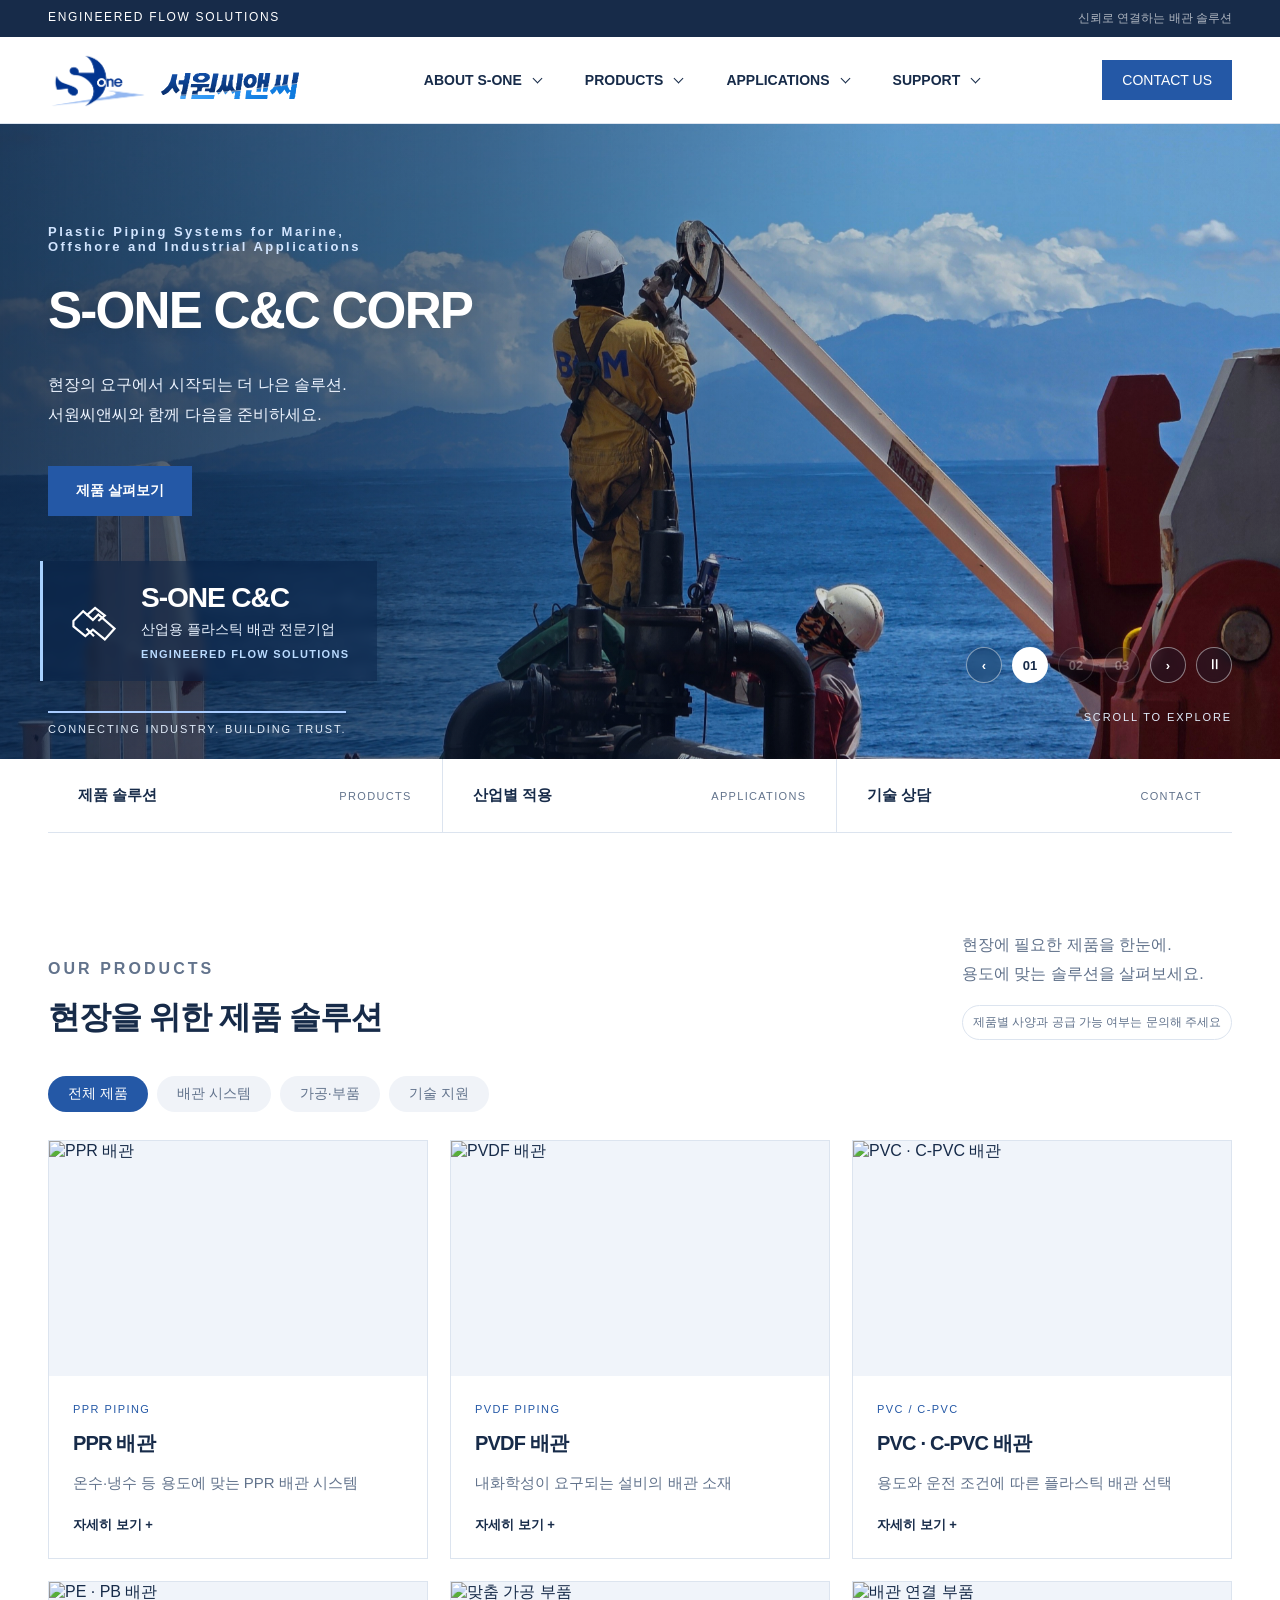
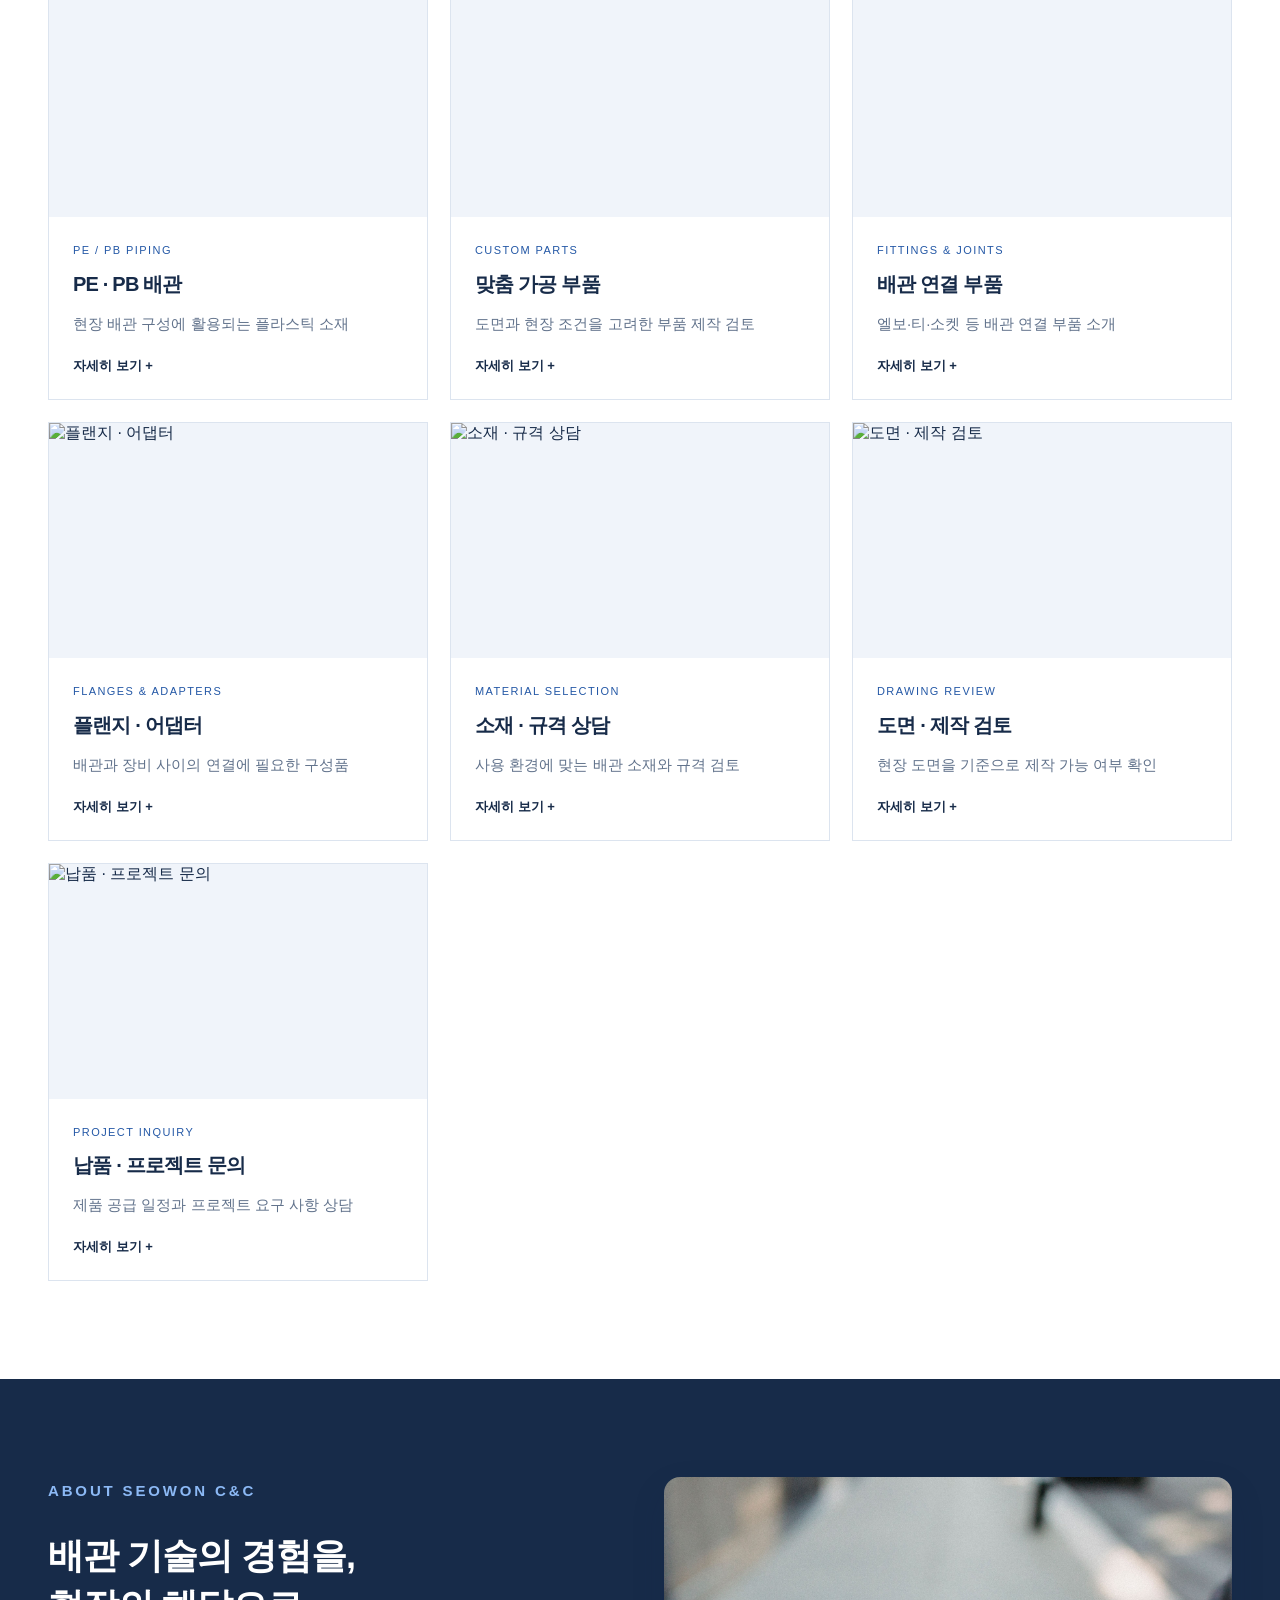
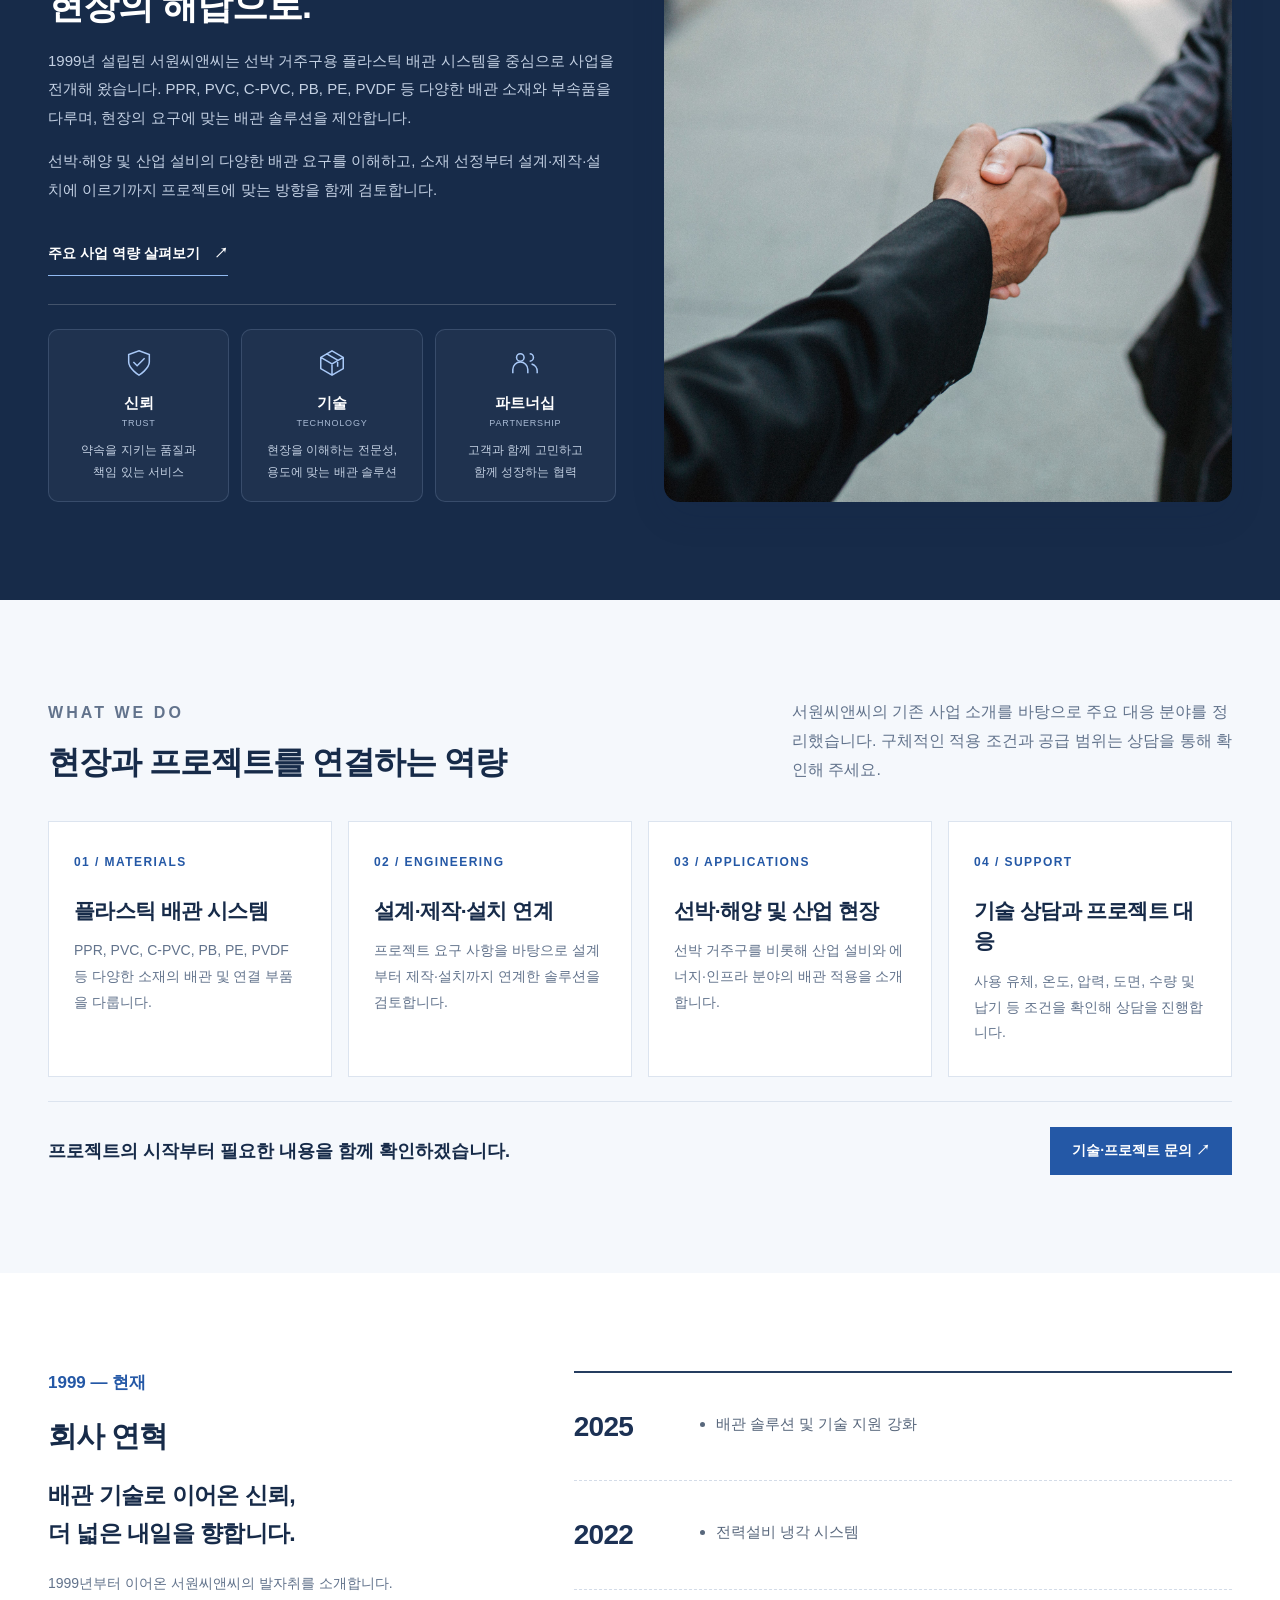
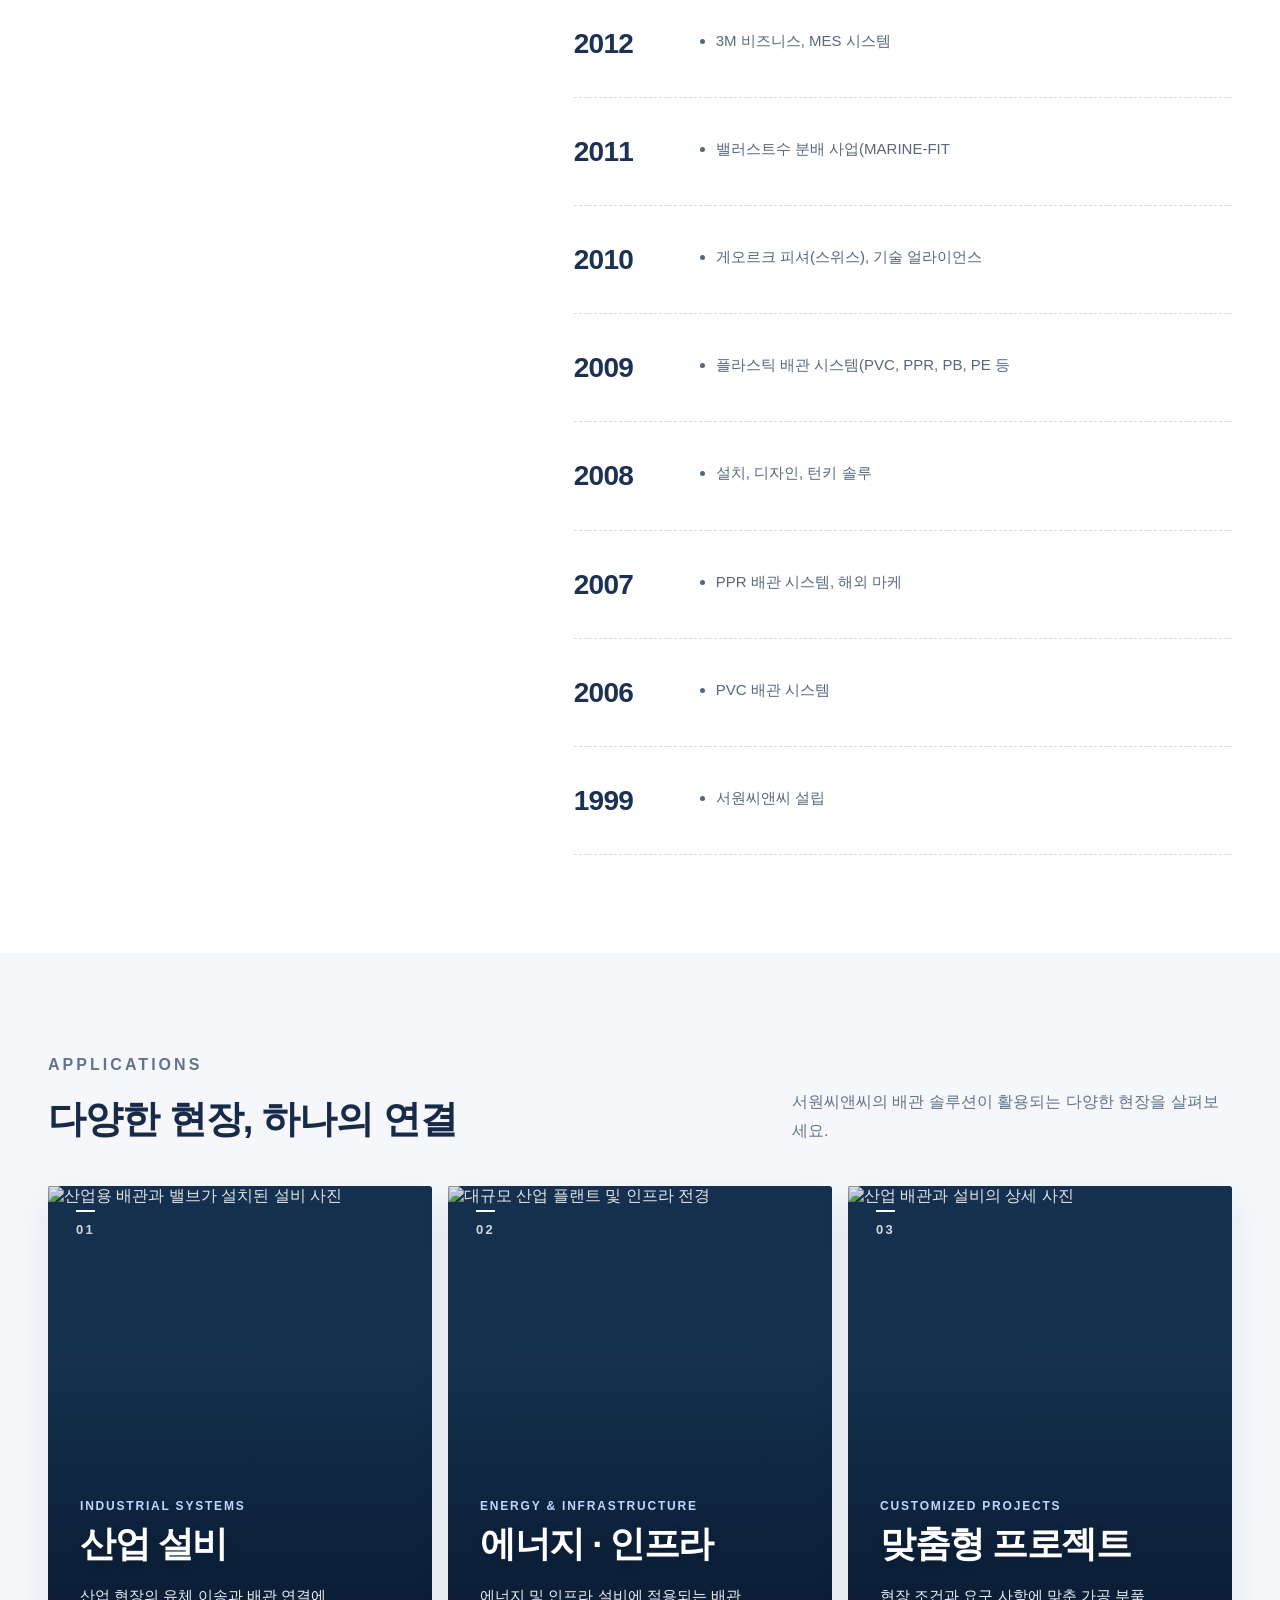
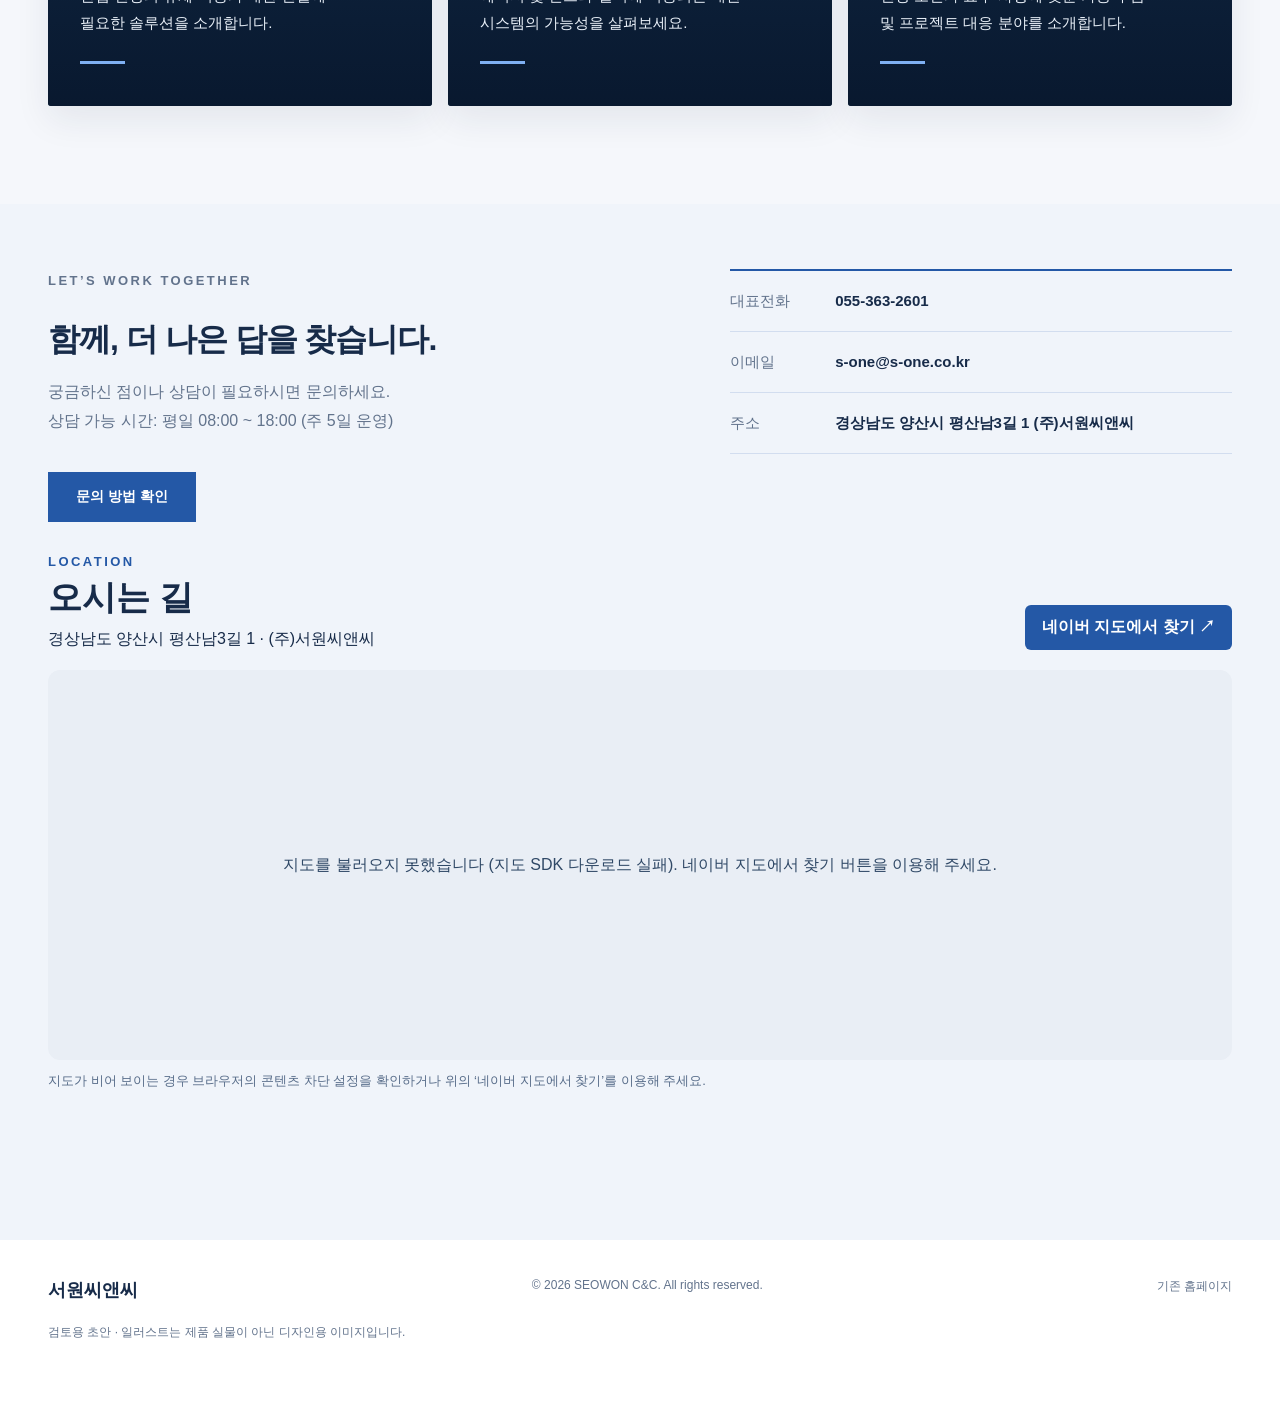
==== commit 0eec604d: "Align Korean wordmark lower without changing logo assets" ====
--- a/index.html
+++ b/index.html
@@ -6,7 +6,7 @@
   <meta name="viewport" content="width=device-width,initial-scale=1">
   <meta name="description" content="서원씨앤씨 홈페이지 디자인 초안">
   <title>서원씨앤씨 | 산업을 잇는 더 나은 기술</title>
-  <link rel="stylesheet" href="./css/style.css?v=wordmark-wave22">
+  <link rel="stylesheet" href="./css/style.css?v=wordmark-align23">
 </head>
 
 <body>
--- a/css/style.css
+++ b/css/style.css
@@ -1215,3 +1215,7 @@
 .brand-wordmark { display:block; width:clamp(106px,11vw,152px);height:auto;max-height:42px;object-fit:contain;flex-shrink:0; }
 @media(max-width:1050px) {.brand-wordmark {width:117px;} .brand {gap:8px;} }
 @media(max-width:720px) {.brand-wordmark {width:102px;max-height:34px;} }
+
+/* Visually align the Korean wordmark baseline with the original S-one logo swoosh. */
+.brand .brand-wordmark { transform:translateY(6px); }
+@media(max-width:720px) { .brand .brand-wordmark { transform:translateY(4px); } }
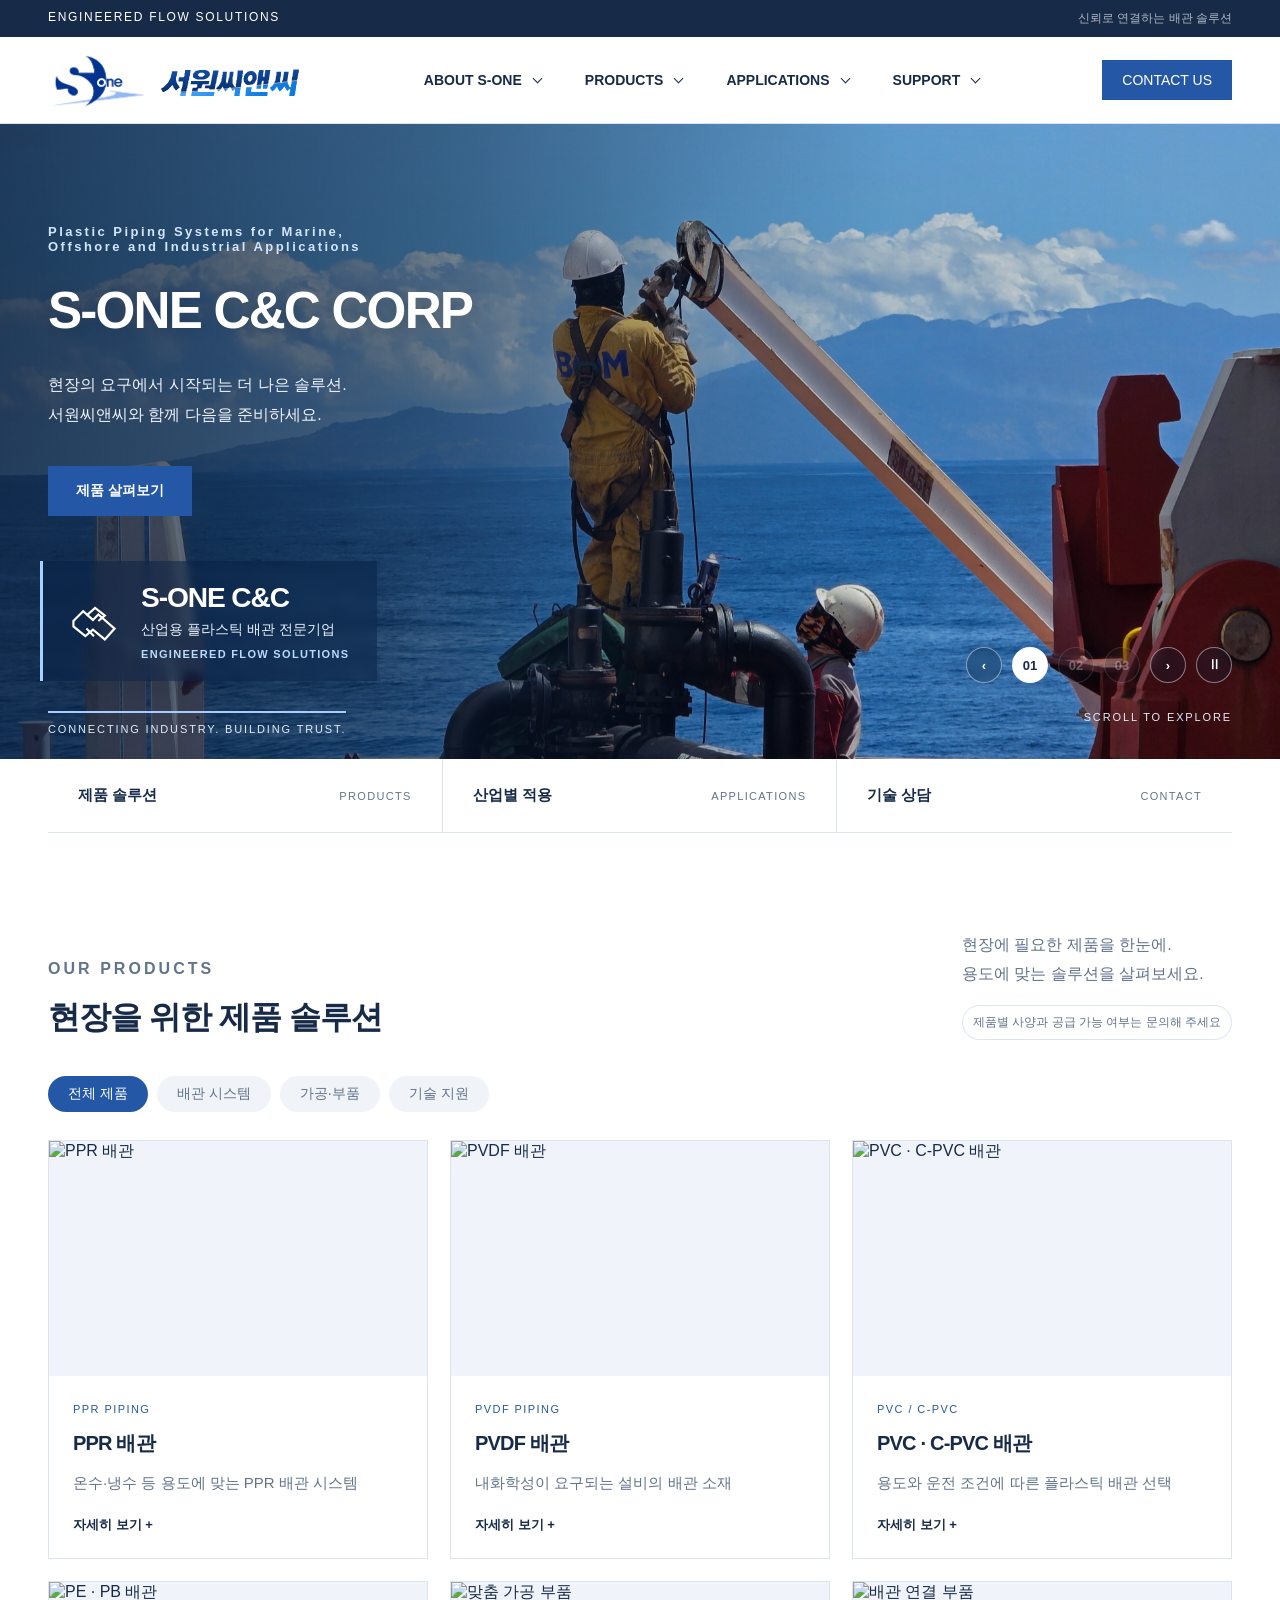
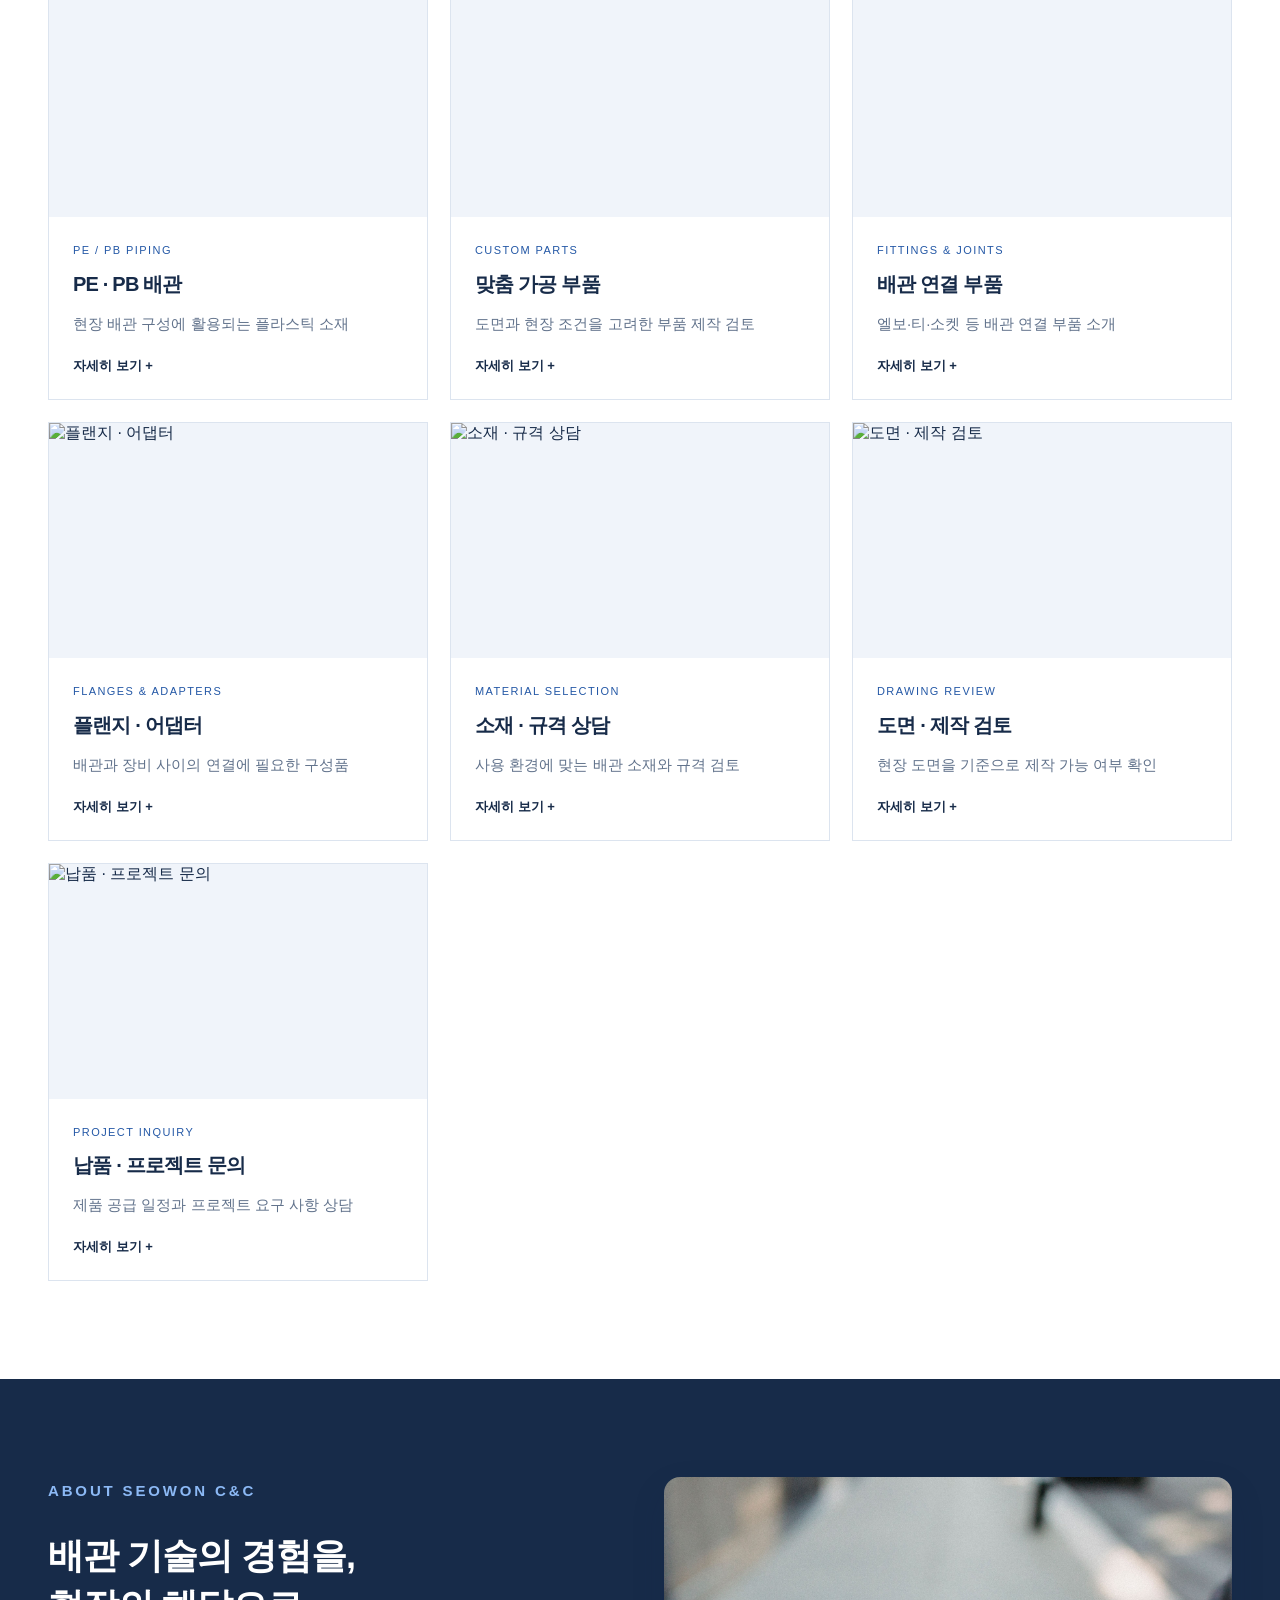
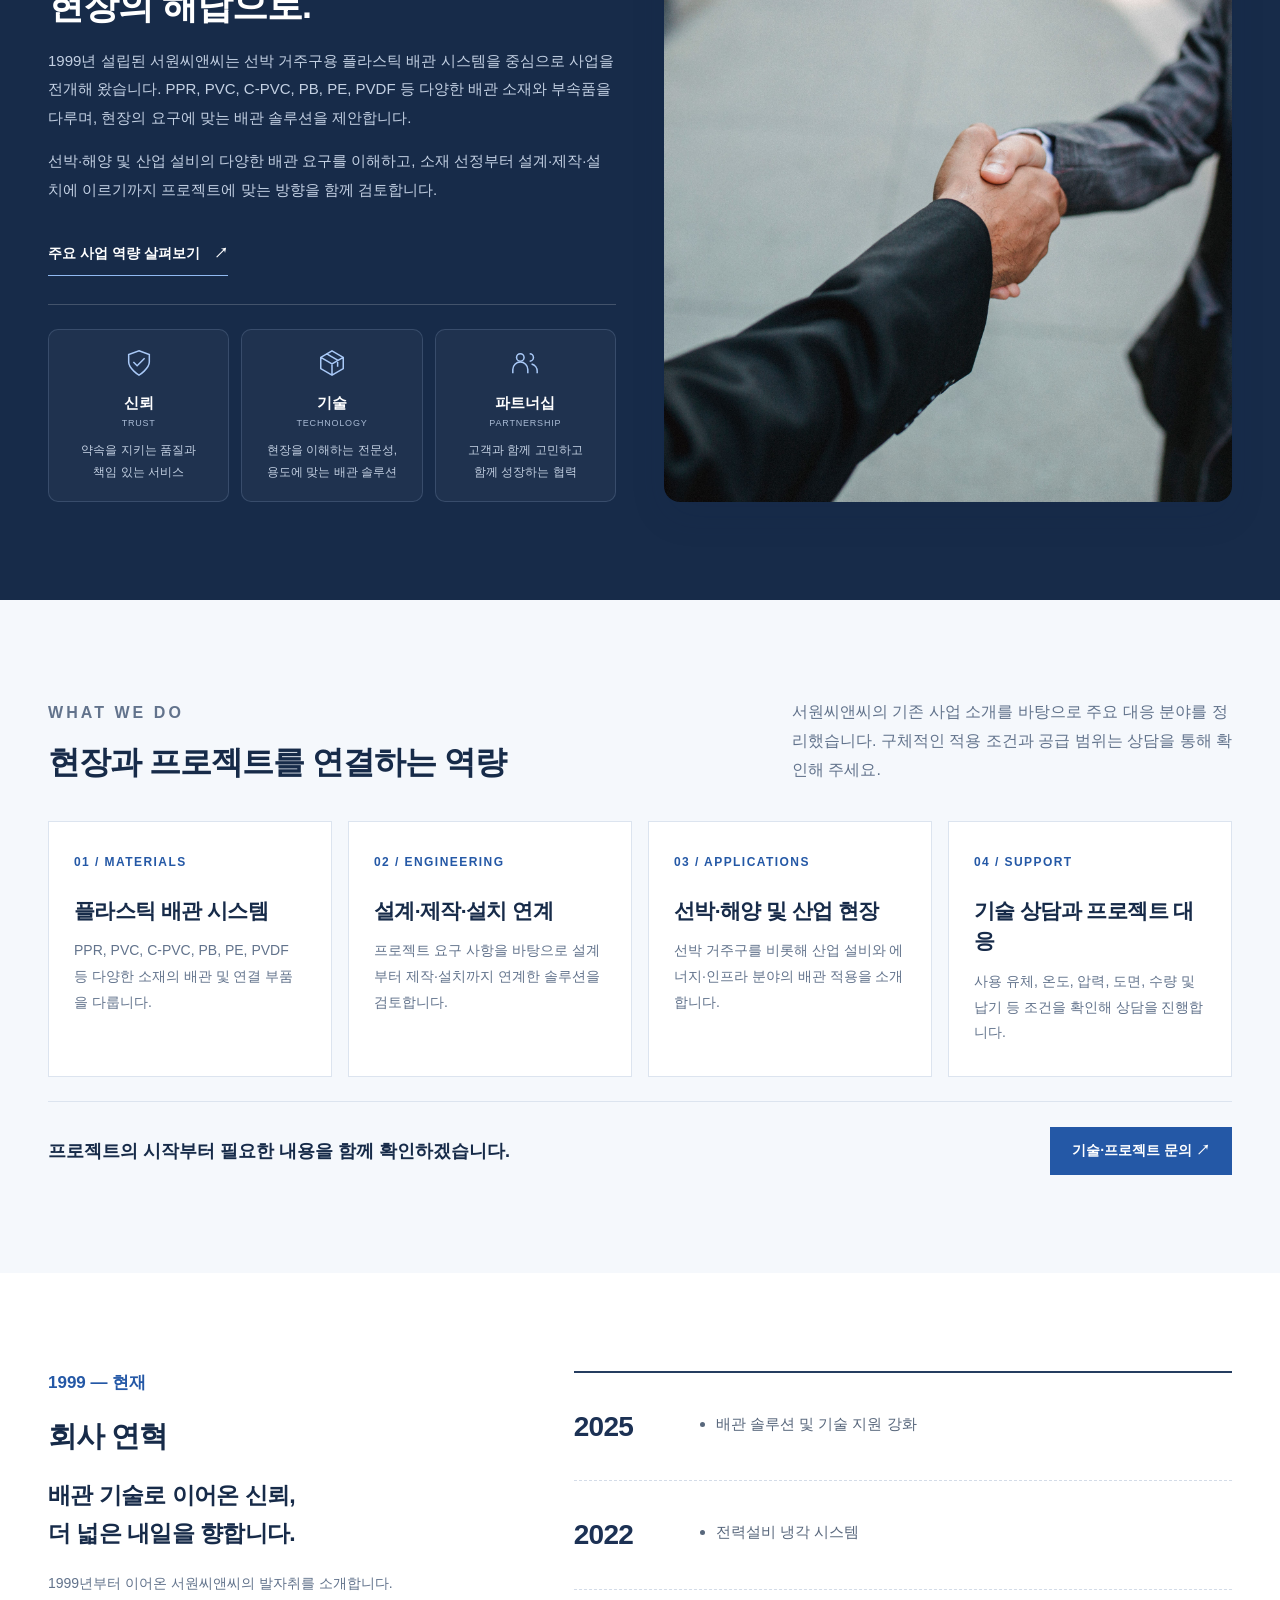
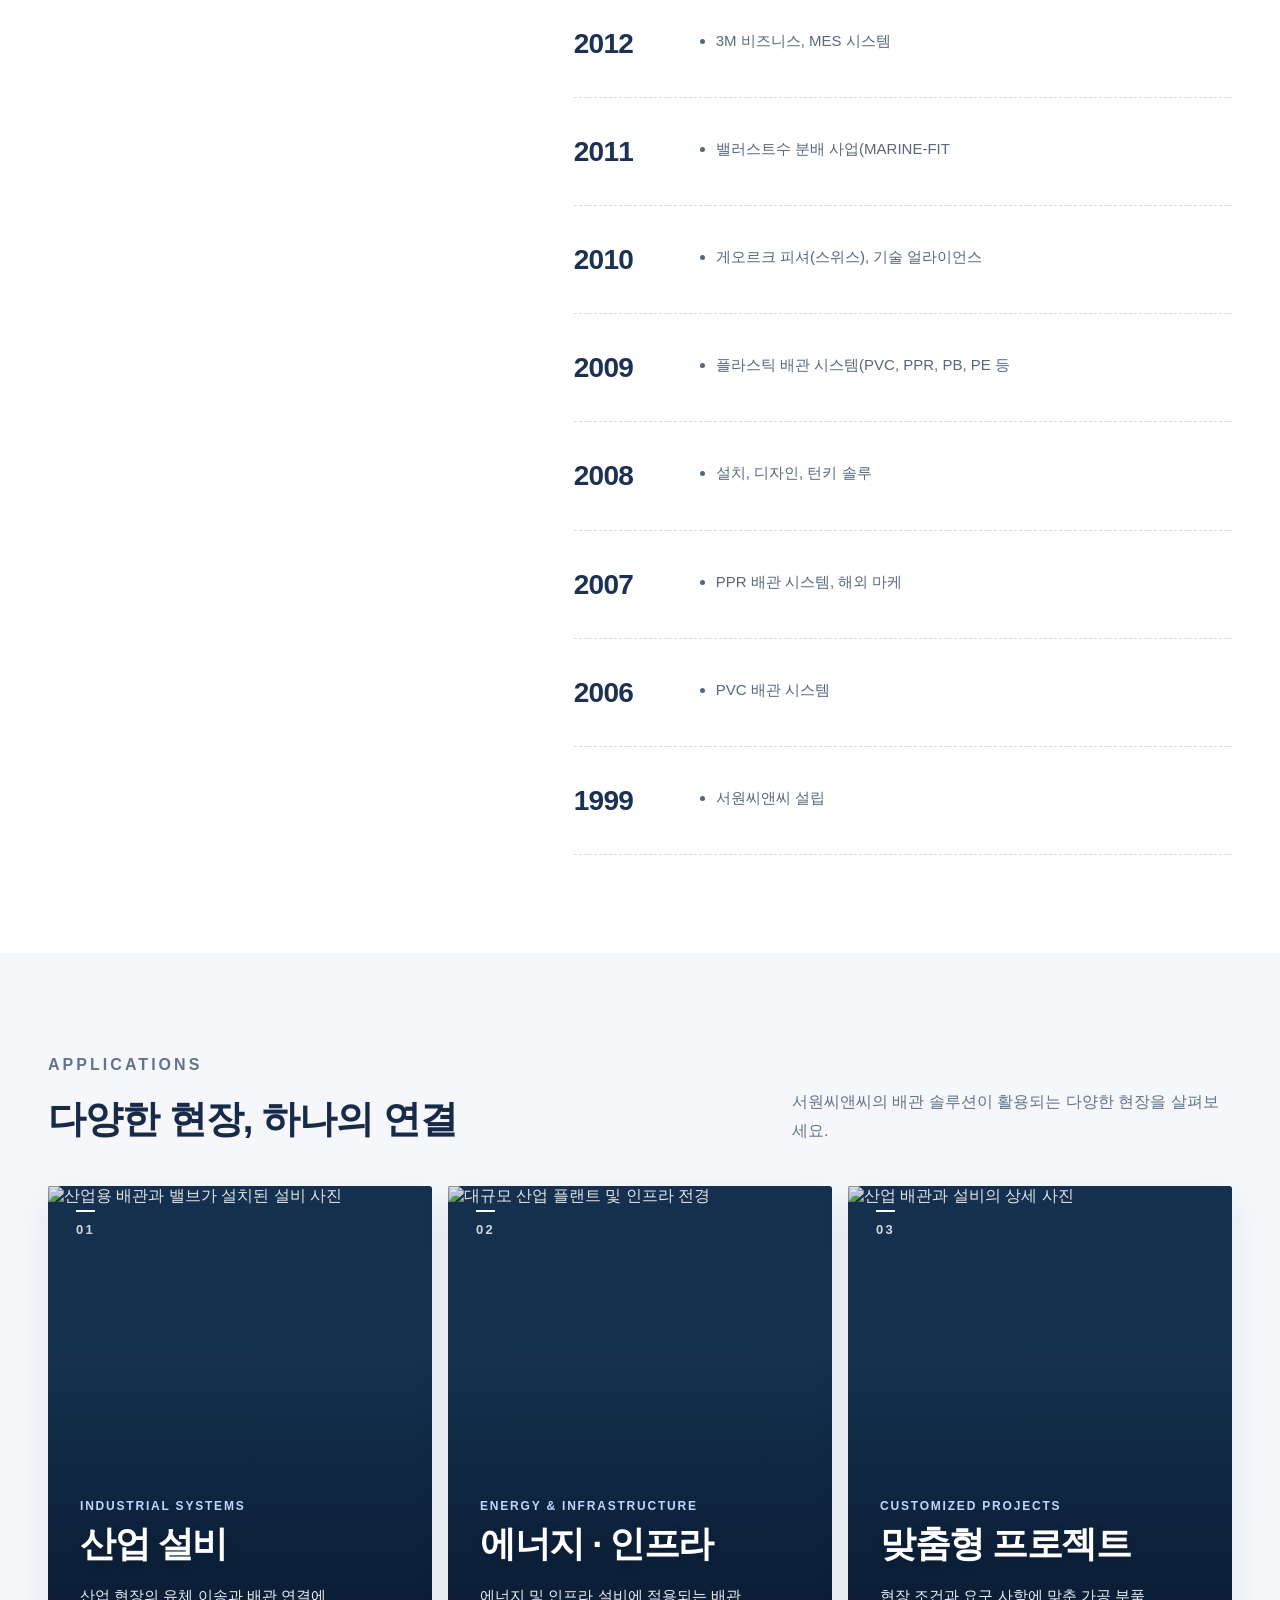
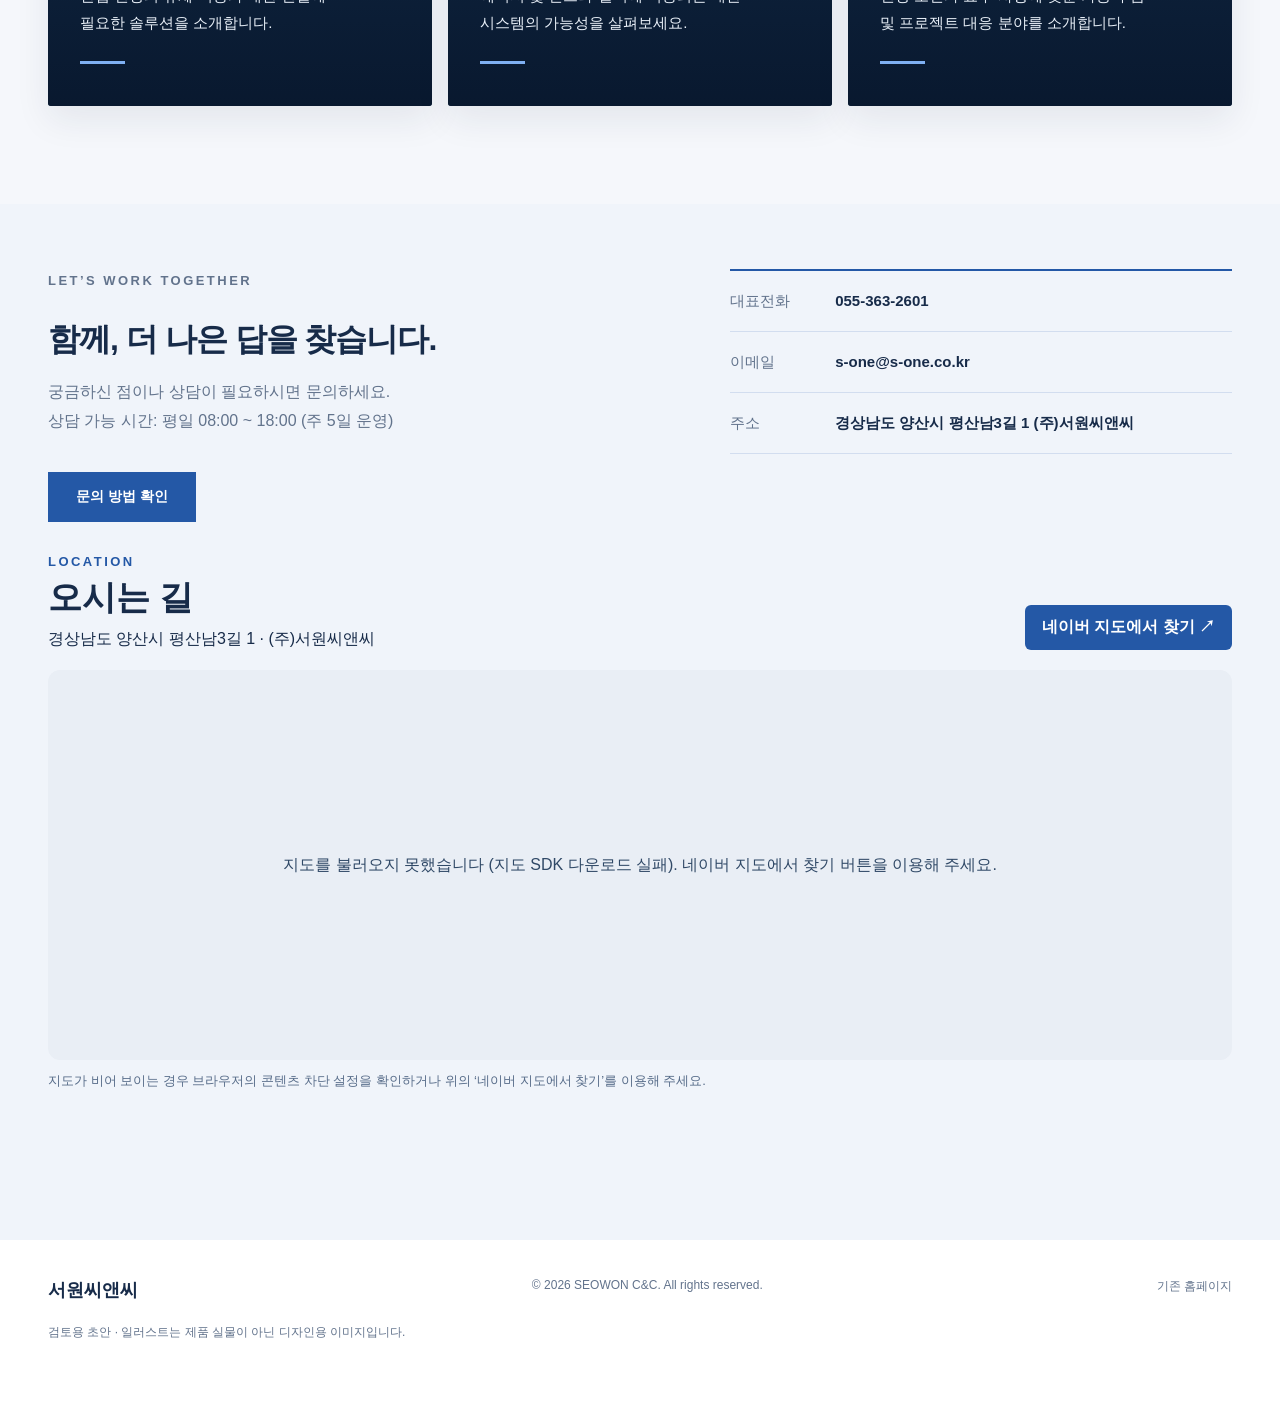
==== commit 2eceed60: "Fine-tune Korean wordmark vertical position" ====
--- a/index.html
+++ b/index.html
@@ -6,7 +6,7 @@
   <meta name="viewport" content="width=device-width,initial-scale=1">
   <meta name="description" content="서원씨앤씨 홈페이지 디자인 초안">
   <title>서원씨앤씨 | 산업을 잇는 더 나은 기술</title>
-  <link rel="stylesheet" href="./css/style.css?v=wordmark-align23">
+  <link rel="stylesheet" href="./css/style.css?v=wordmark-align24">
 </head>
 
 <body>
--- a/css/style.css
+++ b/css/style.css
@@ -1217,5 +1217,5 @@
 @media(max-width:720px) {.brand-wordmark {width:102px;max-height:34px;} }
 
 /* Visually align the Korean wordmark baseline with the original S-one logo swoosh. */
-.brand .brand-wordmark { transform:translateY(6px); }
-@media(max-width:720px) { .brand .brand-wordmark { transform:translateY(4px); } }
+.brand .brand-wordmark { transform:translateY(3px); }
+@media(max-width:720px) { .brand .brand-wordmark { transform:translateY(2px); } }
